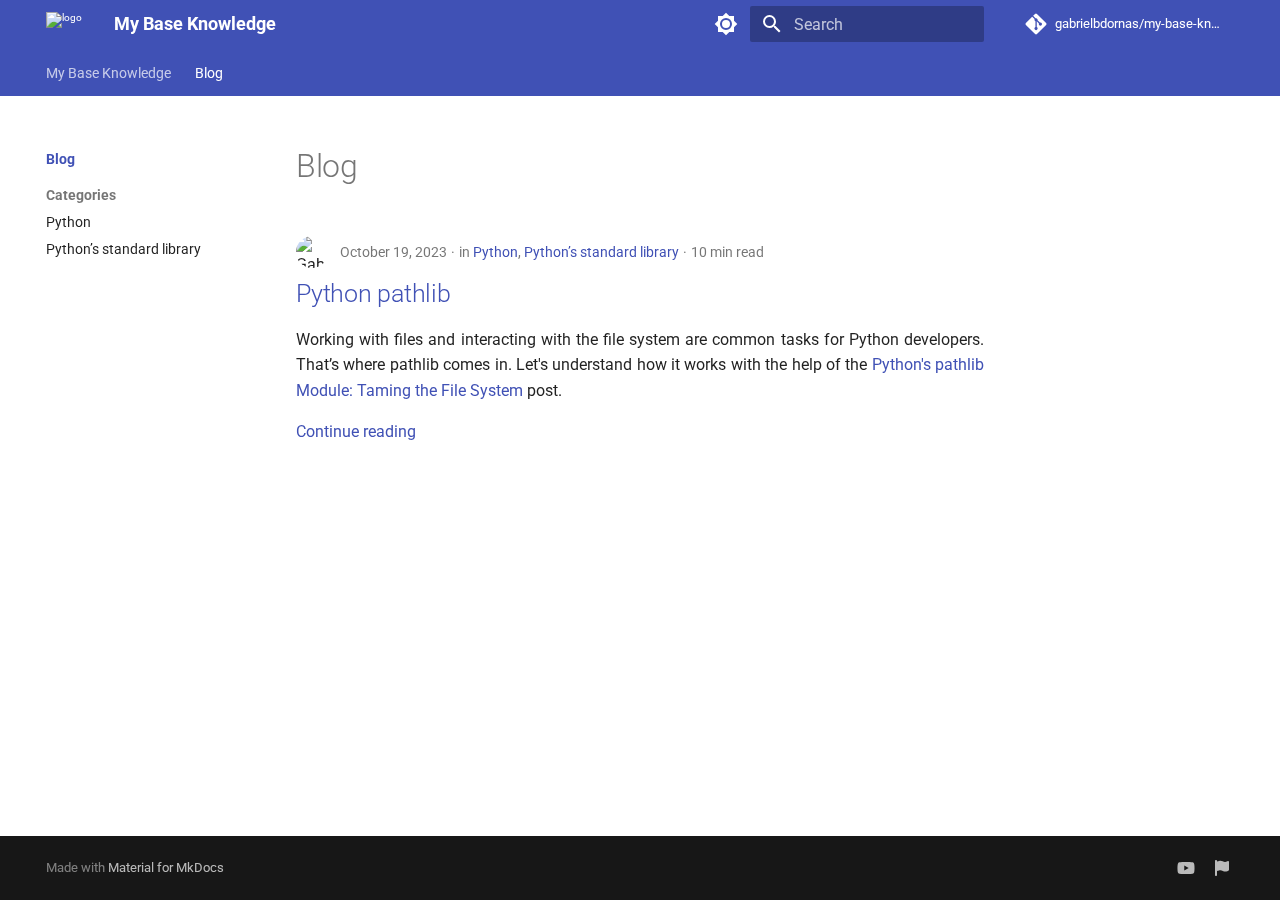
==== blog/index.html @ 674122c1 "Deployed 7676169 with MkDocs version: 1.6.0" ====
<!doctype html>
<html lang="en" class="no-js">
  <head>
    
      <meta charset="utf-8">
      <meta name="viewport" content="width=device-width,initial-scale=1">
      
      
      
      
        <link rel="prev" href="..">
      
      
        <link rel="next" href="category/python/">
      
      
      <link rel="icon" href="../assets/favicon.png">
      <meta name="generator" content="mkdocs-1.6.0, mkdocs-material-9.5.26">
    
    
      
        <title>Blog - My Base Knowledge</title>
      
    
    
      <link rel="stylesheet" href="../assets/stylesheets/main.6543a935.min.css">
      
        
        <link rel="stylesheet" href="../assets/stylesheets/palette.06af60db.min.css">
      
      


    
    
      
    
    
      
        
        
        <link rel="preconnect" href="https://fonts.gstatic.com" crossorigin>
        <link rel="stylesheet" href="https://fonts.googleapis.com/css?family=Roboto:300,300i,400,400i,700,700i%7CRoboto+Mono:400,400i,700,700i&display=fallback">
        <style>:root{--md-text-font:"Roboto";--md-code-font:"Roboto Mono"}</style>
      
    
    
      <link rel="stylesheet" href="../assets/style.css">
    
      <link rel="stylesheet" href="https://unpkg.com/mermaid@8.5.1/dist/mermaid.css">
    
    <script>__md_scope=new URL("..",location),__md_hash=e=>[...e].reduce((e,_)=>(e<<5)-e+_.charCodeAt(0),0),__md_get=(e,_=localStorage,t=__md_scope)=>JSON.parse(_.getItem(t.pathname+"."+e)),__md_set=(e,_,t=localStorage,a=__md_scope)=>{try{t.setItem(a.pathname+"."+e,JSON.stringify(_))}catch(e){}}</script>
    
      

    
    
    
  </head>
  
  
    
    
      
    
    
    
    
    <body dir="ltr" data-md-color-scheme="default" data-md-color-primary="indigo" data-md-color-accent="indigo">
  
    
    <input class="md-toggle" data-md-toggle="drawer" type="checkbox" id="__drawer" autocomplete="off">
    <input class="md-toggle" data-md-toggle="search" type="checkbox" id="__search" autocomplete="off">
    <label class="md-overlay" for="__drawer"></label>
    <div data-md-component="skip">
      
        
        <a href="#blog" class="md-skip">
          Skip to content
        </a>
      
    </div>
    <div data-md-component="announce">
      
    </div>
    
    
      

<header class="md-header" data-md-component="header">
  <nav class="md-header__inner md-grid" aria-label="Header">
    <a href=".." title="My Base Knowledge" class="md-header__button md-logo" aria-label="My Base Knowledge" data-md-component="logo">
      
  <img src="../assets/images/logo-no-background.png" alt="logo">

    </a>
    <label class="md-header__button md-icon" for="__drawer">
      
      <svg xmlns="http://www.w3.org/2000/svg" viewBox="0 0 24 24"><path d="M3 6h18v2H3V6m0 5h18v2H3v-2m0 5h18v2H3v-2Z"/></svg>
    </label>
    <div class="md-header__title" data-md-component="header-title">
      <div class="md-header__ellipsis">
        <div class="md-header__topic">
          <span class="md-ellipsis">
            My Base Knowledge
          </span>
        </div>
        <div class="md-header__topic" data-md-component="header-topic">
          <span class="md-ellipsis">
            
              Blog
            
          </span>
        </div>
      </div>
    </div>
    
      
        <form class="md-header__option" data-md-component="palette">
  
    
    
    
    <input class="md-option" data-md-color-media="" data-md-color-scheme="default" data-md-color-primary="indigo" data-md-color-accent="indigo"  aria-label="Switch to dark mode"  type="radio" name="__palette" id="__palette_0">
    
      <label class="md-header__button md-icon" title="Switch to dark mode" for="__palette_1" hidden>
        <svg xmlns="http://www.w3.org/2000/svg" viewBox="0 0 24 24"><path d="M12 8a4 4 0 0 0-4 4 4 4 0 0 0 4 4 4 4 0 0 0 4-4 4 4 0 0 0-4-4m0 10a6 6 0 0 1-6-6 6 6 0 0 1 6-6 6 6 0 0 1 6 6 6 6 0 0 1-6 6m8-9.31V4h-4.69L12 .69 8.69 4H4v4.69L.69 12 4 15.31V20h4.69L12 23.31 15.31 20H20v-4.69L23.31 12 20 8.69Z"/></svg>
      </label>
    
  
    
    
    
    <input class="md-option" data-md-color-media="" data-md-color-scheme="slate" data-md-color-primary="indigo" data-md-color-accent="indigo"  aria-label="Switch to light mode"  type="radio" name="__palette" id="__palette_1">
    
      <label class="md-header__button md-icon" title="Switch to light mode" for="__palette_0" hidden>
        <svg xmlns="http://www.w3.org/2000/svg" viewBox="0 0 24 24"><path d="M12 18c-.89 0-1.74-.2-2.5-.55C11.56 16.5 13 14.42 13 12c0-2.42-1.44-4.5-3.5-5.45C10.26 6.2 11.11 6 12 6a6 6 0 0 1 6 6 6 6 0 0 1-6 6m8-9.31V4h-4.69L12 .69 8.69 4H4v4.69L.69 12 4 15.31V20h4.69L12 23.31 15.31 20H20v-4.69L23.31 12 20 8.69Z"/></svg>
      </label>
    
  
</form>
      
    
    
      <script>var media,input,key,value,palette=__md_get("__palette");if(palette&&palette.color){"(prefers-color-scheme)"===palette.color.media&&(media=matchMedia("(prefers-color-scheme: light)"),input=document.querySelector(media.matches?"[data-md-color-media='(prefers-color-scheme: light)']":"[data-md-color-media='(prefers-color-scheme: dark)']"),palette.color.media=input.getAttribute("data-md-color-media"),palette.color.scheme=input.getAttribute("data-md-color-scheme"),palette.color.primary=input.getAttribute("data-md-color-primary"),palette.color.accent=input.getAttribute("data-md-color-accent"));for([key,value]of Object.entries(palette.color))document.body.setAttribute("data-md-color-"+key,value)}</script>
    
    
    
      <label class="md-header__button md-icon" for="__search">
        
        <svg xmlns="http://www.w3.org/2000/svg" viewBox="0 0 24 24"><path d="M9.5 3A6.5 6.5 0 0 1 16 9.5c0 1.61-.59 3.09-1.56 4.23l.27.27h.79l5 5-1.5 1.5-5-5v-.79l-.27-.27A6.516 6.516 0 0 1 9.5 16 6.5 6.5 0 0 1 3 9.5 6.5 6.5 0 0 1 9.5 3m0 2C7 5 5 7 5 9.5S7 14 9.5 14 14 12 14 9.5 12 5 9.5 5Z"/></svg>
      </label>
      <div class="md-search" data-md-component="search" role="dialog">
  <label class="md-search__overlay" for="__search"></label>
  <div class="md-search__inner" role="search">
    <form class="md-search__form" name="search">
      <input type="text" class="md-search__input" name="query" aria-label="Search" placeholder="Search" autocapitalize="off" autocorrect="off" autocomplete="off" spellcheck="false" data-md-component="search-query" required>
      <label class="md-search__icon md-icon" for="__search">
        
        <svg xmlns="http://www.w3.org/2000/svg" viewBox="0 0 24 24"><path d="M9.5 3A6.5 6.5 0 0 1 16 9.5c0 1.61-.59 3.09-1.56 4.23l.27.27h.79l5 5-1.5 1.5-5-5v-.79l-.27-.27A6.516 6.516 0 0 1 9.5 16 6.5 6.5 0 0 1 3 9.5 6.5 6.5 0 0 1 9.5 3m0 2C7 5 5 7 5 9.5S7 14 9.5 14 14 12 14 9.5 12 5 9.5 5Z"/></svg>
        
        <svg xmlns="http://www.w3.org/2000/svg" viewBox="0 0 24 24"><path d="M20 11v2H8l5.5 5.5-1.42 1.42L4.16 12l7.92-7.92L13.5 5.5 8 11h12Z"/></svg>
      </label>
      <nav class="md-search__options" aria-label="Search">
        
          <a href="javascript:void(0)" class="md-search__icon md-icon" title="Share" aria-label="Share" data-clipboard data-clipboard-text="" data-md-component="search-share" tabindex="-1">
            
            <svg xmlns="http://www.w3.org/2000/svg" viewBox="0 0 24 24"><path d="M18 16.08c-.76 0-1.44.3-1.96.77L8.91 12.7c.05-.23.09-.46.09-.7 0-.24-.04-.47-.09-.7l7.05-4.11c.54.5 1.25.81 2.04.81a3 3 0 0 0 3-3 3 3 0 0 0-3-3 3 3 0 0 0-3 3c0 .24.04.47.09.7L8.04 9.81C7.5 9.31 6.79 9 6 9a3 3 0 0 0-3 3 3 3 0 0 0 3 3c.79 0 1.5-.31 2.04-.81l7.12 4.15c-.05.21-.08.43-.08.66 0 1.61 1.31 2.91 2.92 2.91 1.61 0 2.92-1.3 2.92-2.91A2.92 2.92 0 0 0 18 16.08Z"/></svg>
          </a>
        
        <button type="reset" class="md-search__icon md-icon" title="Clear" aria-label="Clear" tabindex="-1">
          
          <svg xmlns="http://www.w3.org/2000/svg" viewBox="0 0 24 24"><path d="M19 6.41 17.59 5 12 10.59 6.41 5 5 6.41 10.59 12 5 17.59 6.41 19 12 13.41 17.59 19 19 17.59 13.41 12 19 6.41Z"/></svg>
        </button>
      </nav>
      
        <div class="md-search__suggest" data-md-component="search-suggest"></div>
      
    </form>
    <div class="md-search__output">
      <div class="md-search__scrollwrap" tabindex="0" data-md-scrollfix>
        <div class="md-search-result" data-md-component="search-result">
          <div class="md-search-result__meta">
            Initializing search
          </div>
          <ol class="md-search-result__list" role="presentation"></ol>
        </div>
      </div>
    </div>
  </div>
</div>
    
    
      <div class="md-header__source">
        <a href="https://github.com/gabrielbdornas/my-base-knowledge" title="Go to repository" class="md-source" data-md-component="source">
  <div class="md-source__icon md-icon">
    
    <svg xmlns="http://www.w3.org/2000/svg" viewBox="0 0 448 512"><!--! Font Awesome Free 6.5.2 by @fontawesome - https://fontawesome.com License - https://fontawesome.com/license/free (Icons: CC BY 4.0, Fonts: SIL OFL 1.1, Code: MIT License) Copyright 2024 Fonticons, Inc.--><path d="M439.55 236.05 244 40.45a28.87 28.87 0 0 0-40.81 0l-40.66 40.63 51.52 51.52c27.06-9.14 52.68 16.77 43.39 43.68l49.66 49.66c34.23-11.8 61.18 31 35.47 56.69-26.49 26.49-70.21-2.87-56-37.34L240.22 199v121.85c25.3 12.54 22.26 41.85 9.08 55a34.34 34.34 0 0 1-48.55 0c-17.57-17.6-11.07-46.91 11.25-56v-123c-20.8-8.51-24.6-30.74-18.64-45L142.57 101 8.45 235.14a28.86 28.86 0 0 0 0 40.81l195.61 195.6a28.86 28.86 0 0 0 40.8 0l194.69-194.69a28.86 28.86 0 0 0 0-40.81z"/></svg>
  </div>
  <div class="md-source__repository">
    gabrielbdornas/my-base-knowledge
  </div>
</a>
      </div>
    
  </nav>
  
</header>
    
    <div class="md-container" data-md-component="container">
      
      
        
          
            
<nav class="md-tabs" aria-label="Tabs" data-md-component="tabs">
  <div class="md-grid">
    <ul class="md-tabs__list">
      
        
  
  
  
    <li class="md-tabs__item">
      <a href=".." class="md-tabs__link">
        
  
    
  
  My Base Knowledge

      </a>
    </li>
  

      
        
  
  
    
  
  
    
    
      <li class="md-tabs__item md-tabs__item--active">
        <a href="./" class="md-tabs__link">
          
  
    
  
  Blog

        </a>
      </li>
    
  

      
    </ul>
  </div>
</nav>
          
        
      
      <main class="md-main" data-md-component="main">
        <div class="md-main__inner md-grid">
          
            
              
              <div class="md-sidebar md-sidebar--primary" data-md-component="sidebar" data-md-type="navigation" >
                <div class="md-sidebar__scrollwrap">
                  <div class="md-sidebar__inner">
                    


  


<nav class="md-nav md-nav--primary md-nav--lifted" aria-label="Navigation" data-md-level="0">
  <label class="md-nav__title" for="__drawer">
    <a href=".." title="My Base Knowledge" class="md-nav__button md-logo" aria-label="My Base Knowledge" data-md-component="logo">
      
  <img src="../assets/images/logo-no-background.png" alt="logo">

    </a>
    My Base Knowledge
  </label>
  
    <div class="md-nav__source">
      <a href="https://github.com/gabrielbdornas/my-base-knowledge" title="Go to repository" class="md-source" data-md-component="source">
  <div class="md-source__icon md-icon">
    
    <svg xmlns="http://www.w3.org/2000/svg" viewBox="0 0 448 512"><!--! Font Awesome Free 6.5.2 by @fontawesome - https://fontawesome.com License - https://fontawesome.com/license/free (Icons: CC BY 4.0, Fonts: SIL OFL 1.1, Code: MIT License) Copyright 2024 Fonticons, Inc.--><path d="M439.55 236.05 244 40.45a28.87 28.87 0 0 0-40.81 0l-40.66 40.63 51.52 51.52c27.06-9.14 52.68 16.77 43.39 43.68l49.66 49.66c34.23-11.8 61.18 31 35.47 56.69-26.49 26.49-70.21-2.87-56-37.34L240.22 199v121.85c25.3 12.54 22.26 41.85 9.08 55a34.34 34.34 0 0 1-48.55 0c-17.57-17.6-11.07-46.91 11.25-56v-123c-20.8-8.51-24.6-30.74-18.64-45L142.57 101 8.45 235.14a28.86 28.86 0 0 0 0 40.81l195.61 195.6a28.86 28.86 0 0 0 40.8 0l194.69-194.69a28.86 28.86 0 0 0 0-40.81z"/></svg>
  </div>
  <div class="md-source__repository">
    gabrielbdornas/my-base-knowledge
  </div>
</a>
    </div>
  
  <ul class="md-nav__list" data-md-scrollfix>
    
      
      
  
  
  
  
    <li class="md-nav__item">
      <a href=".." class="md-nav__link">
        
  
  <span class="md-ellipsis">
    My Base Knowledge
  </span>
  

      </a>
    </li>
  

    
      
      
  
  
    
  
  
  
    
    
      
        
          
        
      
        
      
    
    
      
        
        
      
      
        
      
    
    
    <li class="md-nav__item md-nav__item--active md-nav__item--section md-nav__item--nested">
      
        
        
        <input class="md-nav__toggle md-toggle " type="checkbox" id="__nav_2" checked>
        
          
          
          <div class="md-nav__link md-nav__container">
            <a href="./" class="md-nav__link md-nav__link--active">
              
  
  <span class="md-ellipsis">
    Blog
  </span>
  

            </a>
            
              
              <label class="md-nav__link md-nav__link--active" for="__nav_2" id="__nav_2_label" tabindex="">
                <span class="md-nav__icon md-icon"></span>
              </label>
            
          </div>
        
        <nav class="md-nav" data-md-level="1" aria-labelledby="__nav_2_label" aria-expanded="true">
          <label class="md-nav__title" for="__nav_2">
            <span class="md-nav__icon md-icon"></span>
            Blog
          </label>
          <ul class="md-nav__list" data-md-scrollfix>
            
              
            
              
                
  
  
  
  
    
    
      
        
      
        
      
    
    
      
      
        
          
          
        
      
    
    
    <li class="md-nav__item md-nav__item--section md-nav__item--nested">
      
        
        
        <input class="md-nav__toggle md-toggle " type="checkbox" id="__nav_2_2" >
        
          
          <label class="md-nav__link" for="__nav_2_2" id="__nav_2_2_label" tabindex="">
            
  
  <span class="md-ellipsis">
    Categories
  </span>
  

            <span class="md-nav__icon md-icon"></span>
          </label>
        
        <nav class="md-nav" data-md-level="2" aria-labelledby="__nav_2_2_label" aria-expanded="false">
          <label class="md-nav__title" for="__nav_2_2">
            <span class="md-nav__icon md-icon"></span>
            Categories
          </label>
          <ul class="md-nav__list" data-md-scrollfix>
            
              
                
  
  
  
    
  
  
    <li class="md-nav__item">
      <a href="category/python/" class="md-nav__link">
        
  
  <span class="md-ellipsis">
    Python
  </span>
  

      </a>
    </li>
  

              
            
              
                
  
  
  
    
  
  
    <li class="md-nav__item">
      <a href="category/pythons-standard-library/" class="md-nav__link">
        
  
  <span class="md-ellipsis">
    Python’s standard library
  </span>
  

      </a>
    </li>
  

              
            
          </ul>
        </nav>
      
    </li>
  

              
            
          </ul>
        </nav>
      
    </li>
  

    
  </ul>
</nav>
                  </div>
                </div>
              </div>
            
            
              
              <div class="md-sidebar md-sidebar--secondary" data-md-component="sidebar" data-md-type="toc" >
                <div class="md-sidebar__scrollwrap">
                  <div class="md-sidebar__inner">
                    

<nav class="md-nav md-nav--secondary" aria-label="Table of contents">
  
  
  
    
  
  
</nav>
                  </div>
                </div>
              </div>
            
          
          
  <div class="md-content" data-md-component="content">
    <div class="md-content__inner">
      <header class="md-typeset">
        <h1 id="blog">Blog<a class="headerlink" href="#blog" title="Permanent link">⚓︎</a></h1>
      </header>
      
        <article class="md-post md-post--excerpt">
  <header class="md-post__header">
    
      <nav class="md-post__authors md-typeset">
        
          <span class="md-author">
            <img src="https://avatars.githubusercontent.com/u/49699290" alt="Gabriel Braico Dornas">
          </span>
        
      </nav>
    
    <div class="md-post__meta md-meta">
      <ul class="md-meta__list">
        <li class="md-meta__item">
          <time datetime="2023-10-19 00:00:00">October 19, 2023</time></li>
        
          <li class="md-meta__item">
            in
            
              <a href="category/python/" class="md-meta__link">Python</a>, 
              <a href="category/pythons-standard-library/" class="md-meta__link">Python’s standard library</a></li>
        
        
          
          <li class="md-meta__item">
            
              10 min read
            
          </li>
        
      </ul>
      
    </div>
  </header>
  <div class="md-post__content md-typeset">
    <h2 id="python-pathlib"><a class="toclink" href="python-pathlib/">Python pathlib</a></h2>
<p>Working with files and interacting with the file system are common tasks for Python developers.
That’s where pathlib comes in.
Let's understand how it works with the help of the <a href="https://realpython.com/python-pathlib/">Python's pathlib Module: Taming the File System</a> post.</p>

    
      <nav class="md-post__action">
        <a href="python-pathlib/">
          Continue reading
        </a>
      </nav>
    
  </div>
</article>
      
      
        
          



<nav class="md-pagination">
  
</nav>
        
      
    </div>
  </div>

          
<script>var target=document.getElementById(location.hash.slice(1));target&&target.name&&(target.checked=target.name.startsWith("__tabbed_"))</script>
        </div>
        
          <button type="button" class="md-top md-icon" data-md-component="top" hidden>
  
  <svg xmlns="http://www.w3.org/2000/svg" viewBox="0 0 24 24"><path d="M13 20h-2V8l-5.5 5.5-1.42-1.42L12 4.16l7.92 7.92-1.42 1.42L13 8v12Z"/></svg>
  Back to top
</button>
        
      </main>
      
        <footer class="md-footer">
  
  <div class="md-footer-meta md-typeset">
    <div class="md-footer-meta__inner md-grid">
      <div class="md-copyright">
  
  
    Made with
    <a href="https://squidfunk.github.io/mkdocs-material/" target="_blank" rel="noopener">
      Material for MkDocs
    </a>
  
</div>
      
        <div class="md-social">
  
    
    
    
    
    <a href="https://www.youtube.com/channel/UCoMuk7Pk3VzUYQtuqa6fLTw" target="_blank" rel="noopener" title="My YouTube Channel." class="md-social__link">
      <svg xmlns="http://www.w3.org/2000/svg" viewBox="0 0 576 512"><!--! Font Awesome Free 6.5.2 by @fontawesome - https://fontawesome.com License - https://fontawesome.com/license/free (Icons: CC BY 4.0, Fonts: SIL OFL 1.1, Code: MIT License) Copyright 2024 Fonticons, Inc.--><path d="M549.655 124.083c-6.281-23.65-24.787-42.276-48.284-48.597C458.781 64 288 64 288 64S117.22 64 74.629 75.486c-23.497 6.322-42.003 24.947-48.284 48.597-11.412 42.867-11.412 132.305-11.412 132.305s0 89.438 11.412 132.305c6.281 23.65 24.787 41.5 48.284 47.821C117.22 448 288 448 288 448s170.78 0 213.371-11.486c23.497-6.321 42.003-24.171 48.284-47.821 11.412-42.867 11.412-132.305 11.412-132.305s0-89.438-11.412-132.305zm-317.51 213.508V175.185l142.739 81.205-142.739 81.201z"/></svg>
    </a>
  
    
    
    
    
    <a href="https://squidfunk.github.io/mkdocs-material/reference/icons-emojis/#search" target="_blank" rel="noopener" title="Material for MkDocs Icons, Emojis." class="md-social__link">
      <svg xmlns="http://www.w3.org/2000/svg" viewBox="0 0 448 512"><!--! Font Awesome Free 6.5.2 by @fontawesome - https://fontawesome.com License - https://fontawesome.com/license/free (Icons: CC BY 4.0, Fonts: SIL OFL 1.1, Code: MIT License) Copyright 2024 Fonticons, Inc.--><path d="M64 32C64 14.3 49.7 0 32 0S0 14.3 0 32v448c0 17.7 14.3 32 32 32s32-14.3 32-32V352l64.3-16.1c41.1-10.3 84.6-5.5 122.5 13.4 44.2 22.1 95.5 24.8 141.7 7.4l34.7-13c12.5-4.7 20.8-16.6 20.8-30V66.1c0-23-24.2-38-44.8-27.7l-9.6 4.8c-46.3 23.2-100.8 23.2-147.1 0-35.1-17.6-75.4-22-113.5-12.5L64 48V32z"/></svg>
    </a>
  
</div>
      
    </div>
  </div>
</footer>
      
    </div>
    <div class="md-dialog" data-md-component="dialog">
      <div class="md-dialog__inner md-typeset"></div>
    </div>
    
    
    <script id="__config" type="application/json">{"base": "..", "features": ["content.code.annotate", "content.tooltips", "navigation.indexes", "navigation.sections", "navigation.tabs", "navigation.top", "navigation.tracking", "search.highlight", "search.share", "search.suggest", "toc.follow", "content.action.edit"], "search": "../assets/javascripts/workers/search.b8dbb3d2.min.js", "translations": {"clipboard.copied": "Copied to clipboard", "clipboard.copy": "Copy to clipboard", "search.result.more.one": "1 more on this page", "search.result.more.other": "# more on this page", "search.result.none": "No matching documents", "search.result.one": "1 matching document", "search.result.other": "# matching documents", "search.result.placeholder": "Type to start searching", "search.result.term.missing": "Missing", "select.version": "Select version"}}</script>
    
    
      <script src="../assets/javascripts/bundle.ad660dcc.min.js"></script>
      
        <script src="../assets/style.js"></script>
      
        <script src="https://unpkg.com/mermaid@8.5.1/dist/mermaid.min.js"></script>
      
    
  </body>
</html>
---- assets/stylesheets/main.6543a935.min.css ----
@charset "UTF-8";html{-webkit-text-size-adjust:none;-moz-text-size-adjust:none;text-size-adjust:none;box-sizing:border-box}*,:after,:before{box-sizing:inherit}@media (prefers-reduced-motion){*,:after,:before{transition:none!important}}body{margin:0}a,button,input,label{-webkit-tap-highlight-color:transparent}a{color:inherit;text-decoration:none}hr{border:0;box-sizing:initial;display:block;height:.05rem;overflow:visible;padding:0}small{font-size:80%}sub,sup{line-height:1em}img{border-style:none}table{border-collapse:initial;border-spacing:0}td,th{font-weight:400;vertical-align:top}button{background:#0000;border:0;font-family:inherit;font-size:inherit;margin:0;padding:0}input{border:0;outline:none}:root{--md-primary-fg-color:#4051b5;--md-primary-fg-color--light:#5d6cc0;--md-primary-fg-color--dark:#303fa1;--md-primary-bg-color:#fff;--md-primary-bg-color--light:#ffffffb3;--md-accent-fg-color:#526cfe;--md-accent-fg-color--transparent:#526cfe1a;--md-accent-bg-color:#fff;--md-accent-bg-color--light:#ffffffb3}[data-md-color-scheme=default]{color-scheme:light}[data-md-color-scheme=default] img[src$="#gh-dark-mode-only"],[data-md-color-scheme=default] img[src$="#only-dark"]{display:none}:root,[data-md-color-scheme=default]{--md-hue:225deg;--md-default-fg-color:#000000de;--md-default-fg-color--light:#0000008a;--md-default-fg-color--lighter:#00000052;--md-default-fg-color--lightest:#00000012;--md-default-bg-color:#fff;--md-default-bg-color--light:#ffffffb3;--md-default-bg-color--lighter:#ffffff4d;--md-default-bg-color--lightest:#ffffff1f;--md-code-fg-color:#36464e;--md-code-bg-color:#f5f5f5;--md-code-hl-color:#4287ff;--md-code-hl-color--light:#4287ff1a;--md-code-hl-number-color:#d52a2a;--md-code-hl-special-color:#db1457;--md-code-hl-function-color:#a846b9;--md-code-hl-constant-color:#6e59d9;--md-code-hl-keyword-color:#3f6ec6;--md-code-hl-string-color:#1c7d4d;--md-code-hl-name-color:var(--md-code-fg-color);--md-code-hl-operator-color:var(--md-default-fg-color--light);--md-code-hl-punctuation-color:var(--md-default-fg-color--light);--md-code-hl-comment-color:var(--md-default-fg-color--light);--md-code-hl-generic-color:var(--md-default-fg-color--light);--md-code-hl-variable-color:var(--md-default-fg-color--light);--md-typeset-color:var(--md-default-fg-color);--md-typeset-a-color:var(--md-primary-fg-color);--md-typeset-del-color:#f5503d26;--md-typeset-ins-color:#0bd57026;--md-typeset-kbd-color:#fafafa;--md-typeset-kbd-accent-color:#fff;--md-typeset-kbd-border-color:#b8b8b8;--md-typeset-mark-color:#ffff0080;--md-typeset-table-color:#0000001f;--md-typeset-table-color--light:rgba(0,0,0,.035);--md-admonition-fg-color:var(--md-default-fg-color);--md-admonition-bg-color:var(--md-default-bg-color);--md-warning-fg-color:#000000de;--md-warning-bg-color:#ff9;--md-footer-fg-color:#fff;--md-footer-fg-color--light:#ffffffb3;--md-footer-fg-color--lighter:#ffffff73;--md-footer-bg-color:#000000de;--md-footer-bg-color--dark:#00000052;--md-shadow-z1:0 0.2rem 0.5rem #0000000d,0 0 0.05rem #0000001a;--md-shadow-z2:0 0.2rem 0.5rem #0000001a,0 0 0.05rem #00000040;--md-shadow-z3:0 0.2rem 0.5rem #0003,0 0 0.05rem #00000059}.md-icon svg{fill:currentcolor;display:block;height:1.2rem;width:1.2rem}body{-webkit-font-smoothing:antialiased;-moz-osx-font-smoothing:grayscale;--md-text-font-family:var(--md-text-font,_),-apple-system,BlinkMacSystemFont,Helvetica,Arial,sans-serif;--md-code-font-family:var(--md-code-font,_),SFMono-Regular,Consolas,Menlo,monospace}aside,body,input{font-feature-settings:"kern","liga";color:var(--md-typeset-color);font-family:var(--md-text-font-family)}code,kbd,pre{font-feature-settings:"kern";font-family:var(--md-code-font-family)}:root{--md-typeset-table-sort-icon:url('data:image/svg+xml;charset=utf-8,<svg xmlns="http://www.w3.org/2000/svg" viewBox="0 0 24 24"><path d="m18 21-4-4h3V7h-3l4-4 4 4h-3v10h3M2 19v-2h10v2M2 13v-2h7v2M2 7V5h4v2H2Z"/></svg>');--md-typeset-table-sort-icon--asc:url('data:image/svg+xml;charset=utf-8,<svg xmlns="http://www.w3.org/2000/svg" viewBox="0 0 24 24"><path d="M19 17h3l-4 4-4-4h3V3h2M2 17h10v2H2M6 5v2H2V5m0 6h7v2H2v-2Z"/></svg>');--md-typeset-table-sort-icon--desc:url('data:image/svg+xml;charset=utf-8,<svg xmlns="http://www.w3.org/2000/svg" viewBox="0 0 24 24"><path d="M19 7h3l-4-4-4 4h3v14h2M2 17h10v2H2M6 5v2H2V5m0 6h7v2H2v-2Z"/></svg>')}.md-typeset{-webkit-print-color-adjust:exact;color-adjust:exact;font-size:.8rem;line-height:1.6}@media print{.md-typeset{font-size:.68rem}}.md-typeset blockquote,.md-typeset dl,.md-typeset figure,.md-typeset ol,.md-typeset pre,.md-typeset ul{margin-bottom:1em;margin-top:1em}.md-typeset h1{color:var(--md-default-fg-color--light);font-size:2em;line-height:1.3;margin:0 0 1.25em}.md-typeset h1,.md-typeset h2{font-weight:300;letter-spacing:-.01em}.md-typeset h2{font-size:1.5625em;line-height:1.4;margin:1.6em 0 .64em}.md-typeset h3{font-size:1.25em;font-weight:400;letter-spacing:-.01em;line-height:1.5;margin:1.6em 0 .8em}.md-typeset h2+h3{margin-top:.8em}.md-typeset h4{font-weight:700;letter-spacing:-.01em;margin:1em 0}.md-typeset h5,.md-typeset h6{color:var(--md-default-fg-color--light);font-size:.8em;font-weight:700;letter-spacing:-.01em;margin:1.25em 0}.md-typeset h5{text-transform:uppercase}.md-typeset hr{border-bottom:.05rem solid var(--md-default-fg-color--lightest);display:flow-root;margin:1.5em 0}.md-typeset a{color:var(--md-typeset-a-color);word-break:break-word}.md-typeset a,.md-typeset a:before{transition:color 125ms}.md-typeset a:focus,.md-typeset a:hover{color:var(--md-accent-fg-color)}.md-typeset a:focus code,.md-typeset a:hover code{background-color:var(--md-accent-fg-color--transparent)}.md-typeset a code{color:currentcolor;transition:background-color 125ms}.md-typeset a.focus-visible{outline-color:var(--md-accent-fg-color);outline-offset:.2rem}.md-typeset code,.md-typeset kbd,.md-typeset pre{color:var(--md-code-fg-color);direction:ltr;font-variant-ligatures:none}@media print{.md-typeset code,.md-typeset kbd,.md-typeset pre{white-space:pre-wrap}}.md-typeset code{background-color:var(--md-code-bg-color);border-radius:.1rem;-webkit-box-decoration-break:clone;box-decoration-break:clone;font-size:.85em;padding:0 .2941176471em;word-break:break-word}.md-typeset code:not(.focus-visible){-webkit-tap-highlight-color:transparent;outline:none}.md-typeset pre{display:flow-root;line-height:1.4;position:relative}.md-typeset pre>code{-webkit-box-decoration-break:slice;box-decoration-break:slice;box-shadow:none;display:block;margin:0;outline-color:var(--md-accent-fg-color);overflow:auto;padding:.7720588235em 1.1764705882em;scrollbar-color:var(--md-default-fg-color--lighter) #0000;scrollbar-width:thin;touch-action:auto;word-break:normal}.md-typeset pre>code:hover{scrollbar-color:var(--md-accent-fg-color) #0000}.md-typeset pre>code::-webkit-scrollbar{height:.2rem;width:.2rem}.md-typeset pre>code::-webkit-scrollbar-thumb{background-color:var(--md-default-fg-color--lighter)}.md-typeset pre>code::-webkit-scrollbar-thumb:hover{background-color:var(--md-accent-fg-color)}.md-typeset kbd{background-color:var(--md-typeset-kbd-color);border-radius:.1rem;box-shadow:0 .1rem 0 .05rem var(--md-typeset-kbd-border-color),0 .1rem 0 var(--md-typeset-kbd-border-color),0 -.1rem .2rem var(--md-typeset-kbd-accent-color) inset;color:var(--md-default-fg-color);display:inline-block;font-size:.75em;padding:0 .6666666667em;vertical-align:text-top;word-break:break-word}.md-typeset mark{background-color:var(--md-typeset-mark-color);-webkit-box-decoration-break:clone;box-decoration-break:clone;color:inherit;word-break:break-word}.md-typeset abbr{border-bottom:.05rem dotted var(--md-default-fg-color--light);cursor:help;text-decoration:none}.md-typeset small{opacity:.75}[dir=ltr] .md-typeset sub,[dir=ltr] .md-typeset sup{margin-left:.078125em}[dir=rtl] .md-typeset sub,[dir=rtl] .md-typeset sup{margin-right:.078125em}[dir=ltr] .md-typeset blockquote{padding-left:.6rem}[dir=rtl] .md-typeset blockquote{padding-right:.6rem}[dir=ltr] .md-typeset blockquote{border-left:.2rem solid var(--md-default-fg-color--lighter)}[dir=rtl] .md-typeset blockquote{border-right:.2rem solid var(--md-default-fg-color--lighter)}.md-typeset blockquote{color:var(--md-default-fg-color--light);margin-left:0;margin-right:0}.md-typeset ul{list-style-type:disc}[dir=ltr] .md-typeset ol,[dir=ltr] .md-typeset ul{margin-left:.625em}[dir=rtl] .md-typeset ol,[dir=rtl] .md-typeset ul{margin-right:.625em}.md-typeset ol,.md-typeset ul{padding:0}.md-typeset ol:not([hidden]),.md-typeset ul:not([hidden]){display:flow-root}.md-typeset ol ol,.md-typeset ul ol{list-style-type:lower-alpha}.md-typeset ol ol ol,.md-typeset ul ol ol{list-style-type:lower-roman}[dir=ltr] .md-typeset ol li,[dir=ltr] .md-typeset ul li{margin-left:1.25em}[dir=rtl] .md-typeset ol li,[dir=rtl] .md-typeset ul li{margin-right:1.25em}.md-typeset ol li,.md-typeset ul li{margin-bottom:.5em}.md-typeset ol li blockquote,.md-typeset ol li p,.md-typeset ul li blockquote,.md-typeset ul li p{margin:.5em 0}.md-typeset ol li:last-child,.md-typeset ul li:last-child{margin-bottom:0}[dir=ltr] .md-typeset ol li ol,[dir=ltr] .md-typeset ol li ul,[dir=ltr] .md-typeset ul li ol,[dir=ltr] .md-typeset ul li ul{margin-left:.625em}[dir=rtl] .md-typeset ol li ol,[dir=rtl] .md-typeset ol li ul,[dir=rtl] .md-typeset ul li ol,[dir=rtl] .md-typeset ul li ul{margin-right:.625em}.md-typeset ol li ol,.md-typeset ol li ul,.md-typeset ul li ol,.md-typeset ul li ul{margin-bottom:.5em;margin-top:.5em}[dir=ltr] .md-typeset dd{margin-left:1.875em}[dir=rtl] .md-typeset dd{margin-right:1.875em}.md-typeset dd{margin-bottom:1.5em;margin-top:1em}.md-typeset img,.md-typeset svg,.md-typeset video{height:auto;max-width:100%}.md-typeset img[align=left]{margin:1em 1em 1em 0}.md-typeset img[align=right]{margin:1em 0 1em 1em}.md-typeset img[align]:only-child{margin-top:0}.md-typeset figure{display:flow-root;margin:1em auto;max-width:100%;text-align:center;width:-moz-fit-content;width:fit-content}.md-typeset figure img{display:block;margin:0 auto}.md-typeset figcaption{font-style:italic;margin:1em auto;max-width:24rem}.md-typeset iframe{max-width:100%}.md-typeset table:not([class]){background-color:var(--md-default-bg-color);border:.05rem solid var(--md-typeset-table-color);border-radius:.1rem;display:inline-block;font-size:.64rem;max-width:100%;overflow:auto;touch-action:auto}@media print{.md-typeset table:not([class]){display:table}}.md-typeset table:not([class])+*{margin-top:1.5em}.md-typeset table:not([class]) td>:first-child,.md-typeset table:not([class]) th>:first-child{margin-top:0}.md-typeset table:not([class]) td>:last-child,.md-typeset table:not([class]) th>:last-child{margin-bottom:0}.md-typeset table:not([class]) td:not([align]),.md-typeset table:not([class]) th:not([align]){text-align:left}[dir=rtl] .md-typeset table:not([class]) td:not([align]),[dir=rtl] .md-typeset table:not([class]) th:not([align]){text-align:right}.md-typeset table:not([class]) th{font-weight:700;min-width:5rem;padding:.9375em 1.25em;vertical-align:top}.md-typeset table:not([class]) td{border-top:.05rem solid var(--md-typeset-table-color);padding:.9375em 1.25em;vertical-align:top}.md-typeset table:not([class]) tbody tr{transition:background-color 125ms}.md-typeset table:not([class]) tbody tr:hover{background-color:var(--md-typeset-table-color--light);box-shadow:0 .05rem 0 var(--md-default-bg-color) inset}.md-typeset table:not([class]) a{word-break:normal}.md-typeset table th[role=columnheader]{cursor:pointer}[dir=ltr] .md-typeset table th[role=columnheader]:after{margin-left:.5em}[dir=rtl] .md-typeset table th[role=columnheader]:after{margin-right:.5em}.md-typeset table th[role=columnheader]:after{content:"";display:inline-block;height:1.2em;-webkit-mask-image:var(--md-typeset-table-sort-icon);mask-image:var(--md-typeset-table-sort-icon);-webkit-mask-repeat:no-repeat;mask-repeat:no-repeat;-webkit-mask-size:contain;mask-size:contain;transition:background-color 125ms;vertical-align:text-bottom;width:1.2em}.md-typeset table th[role=columnheader]:hover:after{background-color:var(--md-default-fg-color--lighter)}.md-typeset table th[role=columnheader][aria-sort=ascending]:after{background-color:var(--md-default-fg-color--light);-webkit-mask-image:var(--md-typeset-table-sort-icon--asc);mask-image:var(--md-typeset-table-sort-icon--asc)}.md-typeset table th[role=columnheader][aria-sort=descending]:after{background-color:var(--md-default-fg-color--light);-webkit-mask-image:var(--md-typeset-table-sort-icon--desc);mask-image:var(--md-typeset-table-sort-icon--desc)}.md-typeset__scrollwrap{margin:1em -.8rem;overflow-x:auto;touch-action:auto}.md-typeset__table{display:inline-block;margin-bottom:.5em;padding:0 .8rem}@media print{.md-typeset__table{display:block}}html .md-typeset__table table{display:table;margin:0;overflow:hidden;width:100%}@media screen and (max-width:44.984375em){.md-content__inner>pre{margin:1em -.8rem}.md-content__inner>pre code{border-radius:0}}.md-typeset .md-author{border-radius:100%;display:block;flex-shrink:0;height:1.6rem;overflow:hidden;position:relative;transition:color 125ms,transform 125ms;width:1.6rem}.md-typeset .md-author img{display:block}.md-typeset .md-author--more{background:var(--md-default-fg-color--lightest);color:var(--md-default-fg-color--lighter);font-size:.6rem;font-weight:700;line-height:1.6rem;text-align:center}.md-typeset .md-author--long{height:2.4rem;width:2.4rem}.md-typeset a.md-author{transform:scale(1)}.md-typeset a.md-author img{border-radius:100%;filter:grayscale(100%) opacity(75%);transition:filter 125ms}.md-typeset a.md-author:focus,.md-typeset a.md-author:hover{transform:scale(1.1);z-index:1}.md-typeset a.md-author:focus img,.md-typeset a.md-author:hover img{filter:grayscale(0)}.md-banner{background-color:var(--md-footer-bg-color);color:var(--md-footer-fg-color);overflow:auto}@media print{.md-banner{display:none}}.md-banner--warning{background-color:var(--md-warning-bg-color);color:var(--md-warning-fg-color)}.md-banner__inner{font-size:.7rem;margin:.6rem auto;padding:0 .8rem}[dir=ltr] .md-banner__button{float:right}[dir=rtl] .md-banner__button{float:left}.md-banner__button{color:inherit;cursor:pointer;transition:opacity .25s}.no-js .md-banner__button{display:none}.md-banner__button:hover{opacity:.7}html{font-size:125%;height:100%;overflow-x:hidden}@media screen and (min-width:100em){html{font-size:137.5%}}@media screen and (min-width:125em){html{font-size:150%}}body{background-color:var(--md-default-bg-color);display:flex;flex-direction:column;font-size:.5rem;min-height:100%;position:relative;width:100%}@media print{body{display:block}}@media screen and (max-width:59.984375em){body[data-md-scrolllock]{position:fixed}}.md-grid{margin-left:auto;margin-right:auto;max-width:61rem}.md-container{display:flex;flex-direction:column;flex-grow:1}@media print{.md-container{display:block}}.md-main{flex-grow:1}.md-main__inner{display:flex;height:100%;margin-top:1.5rem}.md-ellipsis{overflow:hidden;text-overflow:ellipsis}.md-toggle{display:none}.md-option{height:0;opacity:0;position:absolute;width:0}.md-option:checked+label:not([hidden]){display:block}.md-option.focus-visible+label{outline-color:var(--md-accent-fg-color);outline-style:auto}.md-skip{background-color:var(--md-default-fg-color);border-radius:.1rem;color:var(--md-default-bg-color);font-size:.64rem;margin:.5rem;opacity:0;outline-color:var(--md-accent-fg-color);padding:.3rem .5rem;position:fixed;transform:translateY(.4rem);z-index:-1}.md-skip:focus{opacity:1;transform:translateY(0);transition:transform .25s cubic-bezier(.4,0,.2,1),opacity 175ms 75ms;z-index:10}@page{margin:25mm}:root{--md-clipboard-icon:url('data:image/svg+xml;charset=utf-8,<svg xmlns="http://www.w3.org/2000/svg" viewBox="0 0 24 24"><path d="M19 21H8V7h11m0-2H8a2 2 0 0 0-2 2v14a2 2 0 0 0 2 2h11a2 2 0 0 0 2-2V7a2 2 0 0 0-2-2m-3-4H4a2 2 0 0 0-2 2v14h2V3h12V1Z"/></svg>')}.md-clipboard{border-radius:.1rem;color:var(--md-default-fg-color--lightest);cursor:pointer;height:1.5em;outline-color:var(--md-accent-fg-color);outline-offset:.1rem;position:absolute;right:.5em;top:.5em;transition:color .25s;width:1.5em;z-index:1}@media print{.md-clipboard{display:none}}.md-clipboard:not(.focus-visible){-webkit-tap-highlight-color:transparent;outline:none}:hover>.md-clipboard{color:var(--md-default-fg-color--light)}.md-clipboard:focus,.md-clipboard:hover{color:var(--md-accent-fg-color)}.md-clipboard:after{background-color:currentcolor;content:"";display:block;height:1.125em;margin:0 auto;-webkit-mask-image:var(--md-clipboard-icon);mask-image:var(--md-clipboard-icon);-webkit-mask-position:center;mask-position:center;-webkit-mask-repeat:no-repeat;mask-repeat:no-repeat;-webkit-mask-size:contain;mask-size:contain;width:1.125em}.md-clipboard--inline{cursor:pointer}.md-clipboard--inline code{transition:color .25s,background-color .25s}.md-clipboard--inline:focus code,.md-clipboard--inline:hover code{background-color:var(--md-accent-fg-color--transparent);color:var(--md-accent-fg-color)}.md-typeset .md-code__content{display:grid}@keyframes consent{0%{opacity:0;transform:translateY(100%)}to{opacity:1;transform:translateY(0)}}@keyframes overlay{0%{opacity:0}to{opacity:1}}.md-consent__overlay{animation:overlay .25s both;-webkit-backdrop-filter:blur(.1rem);backdrop-filter:blur(.1rem);background-color:#0000008a;height:100%;opacity:1;position:fixed;top:0;width:100%;z-index:5}.md-consent__inner{animation:consent .5s cubic-bezier(.1,.7,.1,1) both;background-color:var(--md-default-bg-color);border:0;border-radius:.1rem;bottom:0;box-shadow:0 0 .2rem #0000001a,0 .2rem .4rem #0003;max-height:100%;overflow:auto;padding:0;position:fixed;width:100%;z-index:5}.md-consent__form{padding:.8rem}.md-consent__settings{display:none;margin:1em 0}input:checked+.md-consent__settings{display:block}.md-consent__controls{margin-bottom:.8rem}.md-typeset .md-consent__controls .md-button{display:inline}@media screen and (max-width:44.984375em){.md-typeset .md-consent__controls .md-button{display:block;margin-top:.4rem;text-align:center;width:100%}}.md-consent label{cursor:pointer}.md-content{flex-grow:1;min-width:0}.md-content__inner{margin:0 .8rem 1.2rem;padding-top:.6rem}@media screen and (min-width:76.25em){[dir=ltr] .md-sidebar--primary:not([hidden])~.md-content>.md-content__inner{margin-left:1.2rem}[dir=ltr] .md-sidebar--secondary:not([hidden])~.md-content>.md-content__inner,[dir=rtl] .md-sidebar--primary:not([hidden])~.md-content>.md-content__inner{margin-right:1.2rem}[dir=rtl] .md-sidebar--secondary:not([hidden])~.md-content>.md-content__inner{margin-left:1.2rem}}.md-content__inner:before{content:"";display:block;height:.4rem}.md-content__inner>:last-child{margin-bottom:0}[dir=ltr] .md-content__button{float:right}[dir=rtl] .md-content__button{float:left}[dir=ltr] .md-content__button{margin-left:.4rem}[dir=rtl] .md-content__button{margin-right:.4rem}.md-content__button{margin:.4rem 0;padding:0}@media print{.md-content__button{display:none}}.md-typeset .md-content__button{color:var(--md-default-fg-color--lighter)}.md-content__button svg{display:inline;vertical-align:top}[dir=rtl] .md-content__button svg{transform:scaleX(-1)}[dir=ltr] .md-dialog{right:.8rem}[dir=rtl] .md-dialog{left:.8rem}.md-dialog{background-color:var(--md-default-fg-color);border-radius:.1rem;bottom:.8rem;box-shadow:var(--md-shadow-z3);min-width:11.1rem;opacity:0;padding:.4rem .6rem;pointer-events:none;position:fixed;transform:translateY(100%);transition:transform 0ms .4s,opacity .4s;z-index:4}@media print{.md-dialog{display:none}}.md-dialog--active{opacity:1;pointer-events:auto;transform:translateY(0);transition:transform .4s cubic-bezier(.075,.85,.175,1),opacity .4s}.md-dialog__inner{color:var(--md-default-bg-color);font-size:.7rem}.md-feedback{margin:2em 0 1em;text-align:center}.md-feedback fieldset{border:none;margin:0;padding:0}.md-feedback__title{font-weight:700;margin:1em auto}.md-feedback__inner{position:relative}.md-feedback__list{display:flex;flex-wrap:wrap;place-content:baseline center;position:relative}.md-feedback__list:hover .md-icon:not(:disabled){color:var(--md-default-fg-color--lighter)}:disabled .md-feedback__list{min-height:1.8rem}.md-feedback__icon{color:var(--md-default-fg-color--light);cursor:pointer;flex-shrink:0;margin:0 .1rem;transition:color 125ms}.md-feedback__icon:not(:disabled).md-icon:hover{color:var(--md-accent-fg-color)}.md-feedback__icon:disabled{color:var(--md-default-fg-color--lightest);pointer-events:none}.md-feedback__note{opacity:0;position:relative;transform:translateY(.4rem);transition:transform .4s cubic-bezier(.1,.7,.1,1),opacity .15s}.md-feedback__note>*{margin:0 auto;max-width:16rem}:disabled .md-feedback__note{opacity:1;transform:translateY(0)}.md-footer{background-color:var(--md-footer-bg-color);color:var(--md-footer-fg-color)}@media print{.md-footer{display:none}}.md-footer__inner{justify-content:space-between;overflow:auto;padding:.2rem}.md-footer__inner:not([hidden]){display:flex}.md-footer__link{align-items:end;display:flex;flex-grow:0.01;margin-bottom:.4rem;margin-top:1rem;max-width:100%;outline-color:var(--md-accent-fg-color);overflow:hidden;transition:opacity .25s}.md-footer__link:focus,.md-footer__link:hover{opacity:.7}[dir=rtl] .md-footer__link svg{transform:scaleX(-1)}@media screen and (max-width:44.984375em){.md-footer__link--prev{flex-shrink:0}.md-footer__link--prev .md-footer__title{display:none}}[dir=ltr] .md-footer__link--next{margin-left:auto}[dir=rtl] .md-footer__link--next{margin-right:auto}.md-footer__link--next{text-align:right}[dir=rtl] .md-footer__link--next{text-align:left}.md-footer__title{flex-grow:1;font-size:.9rem;margin-bottom:.7rem;max-width:calc(100% - 2.4rem);padding:0 1rem;white-space:nowrap}.md-footer__button{margin:.2rem;padding:.4rem}.md-footer__direction{font-size:.64rem;opacity:.7}.md-footer-meta{background-color:var(--md-footer-bg-color--dark)}.md-footer-meta__inner{display:flex;flex-wrap:wrap;justify-content:space-between;padding:.2rem}html .md-footer-meta.md-typeset a{color:var(--md-footer-fg-color--light)}html .md-footer-meta.md-typeset a:focus,html .md-footer-meta.md-typeset a:hover{color:var(--md-footer-fg-color)}.md-copyright{color:var(--md-footer-fg-color--lighter);font-size:.64rem;margin:auto .6rem;padding:.4rem 0;width:100%}@media screen and (min-width:45em){.md-copyright{width:auto}}.md-copyright__highlight{color:var(--md-footer-fg-color--light)}.md-social{display:inline-flex;gap:.2rem;margin:0 .4rem;padding:.2rem 0 .6rem}@media screen and (min-width:45em){.md-social{padding:.6rem 0}}.md-social__link{display:inline-block;height:1.6rem;text-align:center;width:1.6rem}.md-social__link:before{line-height:1.9}.md-social__link svg{fill:currentcolor;max-height:.8rem;vertical-align:-25%}.md-typeset .md-button{border:.1rem solid;border-radius:.1rem;color:var(--md-primary-fg-color);cursor:pointer;display:inline-block;font-weight:700;padding:.625em 2em;transition:color 125ms,background-color 125ms,border-color 125ms}.md-typeset .md-button--primary{background-color:var(--md-primary-fg-color);border-color:var(--md-primary-fg-color);color:var(--md-primary-bg-color)}.md-typeset .md-button:focus,.md-typeset .md-button:hover{background-color:var(--md-accent-fg-color);border-color:var(--md-accent-fg-color);color:var(--md-accent-bg-color)}[dir=ltr] .md-typeset .md-input{border-top-left-radius:.1rem}[dir=ltr] .md-typeset .md-input,[dir=rtl] .md-typeset .md-input{border-top-right-radius:.1rem}[dir=rtl] .md-typeset .md-input{border-top-left-radius:.1rem}.md-typeset .md-input{border-bottom:.1rem solid var(--md-default-fg-color--lighter);box-shadow:var(--md-shadow-z1);font-size:.8rem;height:1.8rem;padding:0 .6rem;transition:border .25s,box-shadow .25s}.md-typeset .md-input:focus,.md-typeset .md-input:hover{border-bottom-color:var(--md-accent-fg-color);box-shadow:var(--md-shadow-z2)}.md-typeset .md-input--stretch{width:100%}.md-header{background-color:var(--md-primary-fg-color);box-shadow:0 0 .2rem #0000,0 .2rem .4rem #0000;color:var(--md-primary-bg-color);display:block;left:0;position:sticky;right:0;top:0;z-index:4}@media print{.md-header{display:none}}.md-header[hidden]{transform:translateY(-100%);transition:transform .25s cubic-bezier(.8,0,.6,1),box-shadow .25s}.md-header--shadow{box-shadow:0 0 .2rem #0000001a,0 .2rem .4rem #0003;transition:transform .25s cubic-bezier(.1,.7,.1,1),box-shadow .25s}.md-header__inner{align-items:center;display:flex;padding:0 .2rem}.md-header__button{color:currentcolor;cursor:pointer;margin:.2rem;outline-color:var(--md-accent-fg-color);padding:.4rem;position:relative;transition:opacity .25s;vertical-align:middle;z-index:1}.md-header__button:hover{opacity:.7}.md-header__button:not([hidden]){display:inline-block}.md-header__button:not(.focus-visible){-webkit-tap-highlight-color:transparent;outline:none}.md-header__button.md-logo{margin:.2rem;padding:.4rem}@media screen and (max-width:76.234375em){.md-header__button.md-logo{display:none}}.md-header__button.md-logo img,.md-header__button.md-logo svg{fill:currentcolor;display:block;height:1.2rem;width:auto}@media screen and (min-width:60em){.md-header__button[for=__search]{display:none}}.no-js .md-header__button[for=__search]{display:none}[dir=rtl] .md-header__button[for=__search] svg{transform:scaleX(-1)}@media screen and (min-width:76.25em){.md-header__button[for=__drawer]{display:none}}.md-header__topic{display:flex;max-width:100%;position:absolute;transition:transform .4s cubic-bezier(.1,.7,.1,1),opacity .15s;white-space:nowrap}.md-header__topic+.md-header__topic{opacity:0;pointer-events:none;transform:translateX(1.25rem);transition:transform .4s cubic-bezier(1,.7,.1,.1),opacity .15s;z-index:-1}[dir=rtl] .md-header__topic+.md-header__topic{transform:translateX(-1.25rem)}.md-header__topic:first-child{font-weight:700}[dir=ltr] .md-header__title{margin-left:1rem;margin-right:.4rem}[dir=rtl] .md-header__title{margin-left:.4rem;margin-right:1rem}.md-header__title{flex-grow:1;font-size:.9rem;height:2.4rem;line-height:2.4rem}.md-header__title--active .md-header__topic{opacity:0;pointer-events:none;transform:translateX(-1.25rem);transition:transform .4s cubic-bezier(1,.7,.1,.1),opacity .15s;z-index:-1}[dir=rtl] .md-header__title--active .md-header__topic{transform:translateX(1.25rem)}.md-header__title--active .md-header__topic+.md-header__topic{opacity:1;pointer-events:auto;transform:translateX(0);transition:transform .4s cubic-bezier(.1,.7,.1,1),opacity .15s;z-index:0}.md-header__title>.md-header__ellipsis{height:100%;position:relative;width:100%}.md-header__option{display:flex;flex-shrink:0;max-width:100%;transition:max-width 0ms .25s,opacity .25s .25s;white-space:nowrap}[data-md-toggle=search]:checked~.md-header .md-header__option{max-width:0;opacity:0;transition:max-width 0ms,opacity 0ms}.md-header__option>input{bottom:0}.md-header__source{display:none}@media screen and (min-width:60em){[dir=ltr] .md-header__source{margin-left:1rem}[dir=rtl] .md-header__source{margin-right:1rem}.md-header__source{display:block;max-width:11.7rem;width:11.7rem}}@media screen and (min-width:76.25em){[dir=ltr] .md-header__source{margin-left:1.4rem}[dir=rtl] .md-header__source{margin-right:1.4rem}}.md-meta{color:var(--md-default-fg-color--light);font-size:.7rem;line-height:1.3}.md-meta__list{display:inline-flex;flex-wrap:wrap;list-style:none;margin:0;padding:0}.md-meta__item:not(:last-child):after{content:"·";margin-left:.2rem;margin-right:.2rem}.md-meta__link{color:var(--md-typeset-a-color)}.md-meta__link:focus,.md-meta__link:hover{color:var(--md-accent-fg-color)}.md-draft{background-color:#ff1744;border-radius:.125em;color:#fff;display:inline-block;font-weight:700;padding-left:.5714285714em;padding-right:.5714285714em}:root{--md-nav-icon--prev:url('data:image/svg+xml;charset=utf-8,<svg xmlns="http://www.w3.org/2000/svg" viewBox="0 0 24 24"><path d="M20 11v2H8l5.5 5.5-1.42 1.42L4.16 12l7.92-7.92L13.5 5.5 8 11h12Z"/></svg>');--md-nav-icon--next:url('data:image/svg+xml;charset=utf-8,<svg xmlns="http://www.w3.org/2000/svg" viewBox="0 0 24 24"><path d="M8.59 16.58 13.17 12 8.59 7.41 10 6l6 6-6 6-1.41-1.42Z"/></svg>');--md-toc-icon:url('data:image/svg+xml;charset=utf-8,<svg xmlns="http://www.w3.org/2000/svg" viewBox="0 0 24 24"><path d="M3 9h14V7H3v2m0 4h14v-2H3v2m0 4h14v-2H3v2m16 0h2v-2h-2v2m0-10v2h2V7h-2m0 6h2v-2h-2v2Z"/></svg>')}.md-nav{font-size:.7rem;line-height:1.3}.md-nav__title{color:var(--md-default-fg-color--light);display:block;font-weight:700;overflow:hidden;padding:0 .6rem;text-overflow:ellipsis}.md-nav__title .md-nav__button{display:none}.md-nav__title .md-nav__button img{height:100%;width:auto}.md-nav__title .md-nav__button.md-logo img,.md-nav__title .md-nav__button.md-logo svg{fill:currentcolor;display:block;height:2.4rem;max-width:100%;object-fit:contain;width:auto}.md-nav__list{list-style:none;margin:0;padding:0}.md-nav__link{align-items:flex-start;display:flex;gap:.4rem;margin-top:.625em;scroll-snap-align:start;transition:color 125ms}.md-nav__link--passed{color:var(--md-default-fg-color--light)}.md-nav__item .md-nav__link--active,.md-nav__item .md-nav__link--active code{color:var(--md-typeset-a-color)}.md-nav__link .md-ellipsis{position:relative}[dir=ltr] .md-nav__link .md-icon:last-child{margin-left:auto}[dir=rtl] .md-nav__link .md-icon:last-child{margin-right:auto}.md-nav__link svg{fill:currentcolor;flex-shrink:0;height:1.3em}.md-nav__link[for]:focus,.md-nav__link[for]:hover,.md-nav__link[href]:focus,.md-nav__link[href]:hover{color:var(--md-accent-fg-color);cursor:pointer}.md-nav__link.focus-visible{outline-color:var(--md-accent-fg-color);outline-offset:.2rem}.md-nav--primary .md-nav__link[for=__toc]{display:none}.md-nav--primary .md-nav__link[for=__toc] .md-icon:after{background-color:currentcolor;display:block;height:100%;-webkit-mask-image:var(--md-toc-icon);mask-image:var(--md-toc-icon);width:100%}.md-nav--primary .md-nav__link[for=__toc]~.md-nav{display:none}.md-nav__container>.md-nav__link{margin-top:0}.md-nav__container>.md-nav__link:first-child{flex-grow:1;min-width:0}.md-nav__icon{flex-shrink:0}.md-nav__source{display:none}@media screen and (max-width:76.234375em){.md-nav--primary,.md-nav--primary .md-nav{background-color:var(--md-default-bg-color);display:flex;flex-direction:column;height:100%;left:0;position:absolute;right:0;top:0;z-index:1}.md-nav--primary .md-nav__item,.md-nav--primary .md-nav__title{font-size:.8rem;line-height:1.5}.md-nav--primary .md-nav__title{background-color:var(--md-default-fg-color--lightest);color:var(--md-default-fg-color--light);cursor:pointer;height:5.6rem;line-height:2.4rem;padding:3rem .8rem .2rem;position:relative;white-space:nowrap}[dir=ltr] .md-nav--primary .md-nav__title .md-nav__icon{left:.4rem}[dir=rtl] .md-nav--primary .md-nav__title .md-nav__icon{right:.4rem}.md-nav--primary .md-nav__title .md-nav__icon{display:block;height:1.2rem;margin:.2rem;position:absolute;top:.4rem;width:1.2rem}.md-nav--primary .md-nav__title .md-nav__icon:after{background-color:currentcolor;content:"";display:block;height:100%;-webkit-mask-image:var(--md-nav-icon--prev);mask-image:var(--md-nav-icon--prev);-webkit-mask-position:center;mask-position:center;-webkit-mask-repeat:no-repeat;mask-repeat:no-repeat;-webkit-mask-size:contain;mask-size:contain;width:100%}.md-nav--primary .md-nav__title~.md-nav__list{background-color:var(--md-default-bg-color);box-shadow:0 .05rem 0 var(--md-default-fg-color--lightest) inset;overflow-y:auto;scroll-snap-type:y mandatory;touch-action:pan-y}.md-nav--primary .md-nav__title~.md-nav__list>:first-child{border-top:0}.md-nav--primary .md-nav__title[for=__drawer]{background-color:var(--md-primary-fg-color);color:var(--md-primary-bg-color);font-weight:700}.md-nav--primary .md-nav__title .md-logo{display:block;left:.2rem;margin:.2rem;padding:.4rem;position:absolute;right:.2rem;top:.2rem}.md-nav--primary .md-nav__list{flex:1}.md-nav--primary .md-nav__item{border-top:.05rem solid var(--md-default-fg-color--lightest)}.md-nav--primary .md-nav__item--active>.md-nav__link{color:var(--md-typeset-a-color)}.md-nav--primary .md-nav__item--active>.md-nav__link:focus,.md-nav--primary .md-nav__item--active>.md-nav__link:hover{color:var(--md-accent-fg-color)}.md-nav--primary .md-nav__link{margin-top:0;padding:.6rem .8rem}.md-nav--primary .md-nav__link svg{margin-top:.1em}.md-nav--primary .md-nav__link>.md-nav__link{padding:0}[dir=ltr] .md-nav--primary .md-nav__link .md-nav__icon{margin-right:-.2rem}[dir=rtl] .md-nav--primary .md-nav__link .md-nav__icon{margin-left:-.2rem}.md-nav--primary .md-nav__link .md-nav__icon{font-size:1.2rem;height:1.2rem;width:1.2rem}.md-nav--primary .md-nav__link .md-nav__icon:after{background-color:currentcolor;content:"";display:block;height:100%;-webkit-mask-image:var(--md-nav-icon--next);mask-image:var(--md-nav-icon--next);-webkit-mask-position:center;mask-position:center;-webkit-mask-repeat:no-repeat;mask-repeat:no-repeat;-webkit-mask-size:contain;mask-size:contain;width:100%}[dir=rtl] .md-nav--primary .md-nav__icon:after{transform:scale(-1)}.md-nav--primary .md-nav--secondary .md-nav{background-color:initial;position:static}[dir=ltr] .md-nav--primary .md-nav--secondary .md-nav .md-nav__link{padding-left:1.4rem}[dir=rtl] .md-nav--primary .md-nav--secondary .md-nav .md-nav__link{padding-right:1.4rem}[dir=ltr] .md-nav--primary .md-nav--secondary .md-nav .md-nav .md-nav__link{padding-left:2rem}[dir=rtl] .md-nav--primary .md-nav--secondary .md-nav .md-nav .md-nav__link{padding-right:2rem}[dir=ltr] .md-nav--primary .md-nav--secondary .md-nav .md-nav .md-nav .md-nav__link{padding-left:2.6rem}[dir=rtl] .md-nav--primary .md-nav--secondary .md-nav .md-nav .md-nav .md-nav__link{padding-right:2.6rem}[dir=ltr] .md-nav--primary .md-nav--secondary .md-nav .md-nav .md-nav .md-nav .md-nav__link{padding-left:3.2rem}[dir=rtl] .md-nav--primary .md-nav--secondary .md-nav .md-nav .md-nav .md-nav .md-nav__link{padding-right:3.2rem}.md-nav--secondary{background-color:initial}.md-nav__toggle~.md-nav{display:flex;opacity:0;transform:translateX(100%);transition:transform .25s cubic-bezier(.8,0,.6,1),opacity 125ms 50ms}[dir=rtl] .md-nav__toggle~.md-nav{transform:translateX(-100%)}.md-nav__toggle:checked~.md-nav{opacity:1;transform:translateX(0);transition:transform .25s cubic-bezier(.4,0,.2,1),opacity 125ms 125ms}.md-nav__toggle:checked~.md-nav>.md-nav__list{-webkit-backface-visibility:hidden;backface-visibility:hidden}}@media screen and (max-width:59.984375em){.md-nav--primary .md-nav__link[for=__toc]{display:flex}.md-nav--primary .md-nav__link[for=__toc] .md-icon:after{content:""}.md-nav--primary .md-nav__link[for=__toc]+.md-nav__link{display:none}.md-nav--primary .md-nav__link[for=__toc]~.md-nav{display:flex}.md-nav__source{background-color:var(--md-primary-fg-color--dark);color:var(--md-primary-bg-color);display:block;padding:0 .2rem}}@media screen and (min-width:60em) and (max-width:76.234375em){.md-nav--integrated .md-nav__link[for=__toc]{display:flex}.md-nav--integrated .md-nav__link[for=__toc] .md-icon:after{content:""}.md-nav--integrated .md-nav__link[for=__toc]+.md-nav__link{display:none}.md-nav--integrated .md-nav__link[for=__toc]~.md-nav{display:flex}}@media screen and (min-width:60em){.md-nav{margin-bottom:-.4rem}.md-nav--secondary .md-nav__title{background:var(--md-default-bg-color);box-shadow:0 0 .4rem .4rem var(--md-default-bg-color);position:sticky;top:0;z-index:1}.md-nav--secondary .md-nav__title[for=__toc]{scroll-snap-align:start}.md-nav--secondary .md-nav__title .md-nav__icon{display:none}[dir=ltr] .md-nav--secondary .md-nav__list{padding-left:.6rem}[dir=rtl] .md-nav--secondary .md-nav__list{padding-right:.6rem}.md-nav--secondary .md-nav__list{padding-bottom:.4rem}[dir=ltr] .md-nav--secondary .md-nav__item>.md-nav__link{margin-right:.4rem}[dir=rtl] .md-nav--secondary .md-nav__item>.md-nav__link{margin-left:.4rem}}@media screen and (min-width:76.25em){.md-nav{margin-bottom:-.4rem;transition:max-height .25s cubic-bezier(.86,0,.07,1)}.md-nav--primary .md-nav__title{background:var(--md-default-bg-color);box-shadow:0 0 .4rem .4rem var(--md-default-bg-color);position:sticky;top:0;z-index:1}.md-nav--primary .md-nav__title[for=__drawer]{scroll-snap-align:start}.md-nav--primary .md-nav__title .md-nav__icon{display:none}[dir=ltr] .md-nav--primary .md-nav__list{padding-left:.6rem}[dir=rtl] .md-nav--primary .md-nav__list{padding-right:.6rem}.md-nav--primary .md-nav__list{padding-bottom:.4rem}[dir=ltr] .md-nav--primary .md-nav__item>.md-nav__link{margin-right:.4rem}[dir=rtl] .md-nav--primary .md-nav__item>.md-nav__link{margin-left:.4rem}.md-nav__toggle~.md-nav{display:grid;grid-template-rows:0fr;opacity:0;transition:grid-template-rows .25s cubic-bezier(.86,0,.07,1),opacity .25s,visibility 0ms .25s;visibility:collapse}.md-nav__toggle~.md-nav>.md-nav__list{overflow:hidden}.md-nav__toggle.md-toggle--indeterminate~.md-nav,.md-nav__toggle:checked~.md-nav{grid-template-rows:1fr;opacity:1;transition:grid-template-rows .25s cubic-bezier(.86,0,.07,1),opacity .15s .1s,visibility 0ms;visibility:visible}.md-nav__toggle.md-toggle--indeterminate~.md-nav{transition:none}.md-nav__item--nested>.md-nav>.md-nav__title{display:none}.md-nav__item--section{display:block;margin:1.25em 0}.md-nav__item--section:last-child{margin-bottom:0}.md-nav__item--section>.md-nav__link{font-weight:700}.md-nav__item--section>.md-nav__link[for]{color:var(--md-default-fg-color--light)}.md-nav__item--section>.md-nav__link:not(.md-nav__container){pointer-events:none}.md-nav__item--section>.md-nav__link .md-icon,.md-nav__item--section>.md-nav__link>[for]{display:none}[dir=ltr] .md-nav__item--section>.md-nav{margin-left:-.6rem}[dir=rtl] .md-nav__item--section>.md-nav{margin-right:-.6rem}.md-nav__item--section>.md-nav{display:block;opacity:1;visibility:visible}.md-nav__item--section>.md-nav>.md-nav__list>.md-nav__item{padding:0}.md-nav__icon{border-radius:100%;height:.9rem;transition:background-color .25s;width:.9rem}.md-nav__icon:hover{background-color:var(--md-accent-fg-color--transparent)}.md-nav__icon:after{background-color:currentcolor;border-radius:100%;content:"";display:inline-block;height:100%;-webkit-mask-image:var(--md-nav-icon--next);mask-image:var(--md-nav-icon--next);-webkit-mask-position:center;mask-position:center;-webkit-mask-repeat:no-repeat;mask-repeat:no-repeat;-webkit-mask-size:contain;mask-size:contain;transition:transform .25s;vertical-align:-.1rem;width:100%}[dir=rtl] .md-nav__icon:after{transform:rotate(180deg)}.md-nav__item--nested .md-nav__toggle:checked~.md-nav__link .md-nav__icon:after,.md-nav__item--nested .md-toggle--indeterminate~.md-nav__link .md-nav__icon:after{transform:rotate(90deg)}.md-nav--lifted>.md-nav__list>.md-nav__item,.md-nav--lifted>.md-nav__title{display:none}.md-nav--lifted>.md-nav__list>.md-nav__item--active{display:block}.md-nav--lifted>.md-nav__list>.md-nav__item--active>.md-nav__link{background:var(--md-default-bg-color);box-shadow:0 0 .4rem .4rem var(--md-default-bg-color);margin-top:0;position:sticky;top:0;z-index:1}.md-nav--lifted>.md-nav__list>.md-nav__item--active>.md-nav__link:not(.md-nav__container){pointer-events:none}.md-nav--lifted>.md-nav__list>.md-nav__item--active.md-nav__item--section{margin:0}[dir=ltr] .md-nav--lifted>.md-nav__list>.md-nav__item>.md-nav:not(.md-nav--secondary){margin-left:-.6rem}[dir=rtl] .md-nav--lifted>.md-nav__list>.md-nav__item>.md-nav:not(.md-nav--secondary){margin-right:-.6rem}.md-nav--lifted>.md-nav__list>.md-nav__item>[for]{color:var(--md-default-fg-color--light)}.md-nav--lifted .md-nav[data-md-level="1"]{grid-template-rows:1fr;opacity:1;visibility:visible}[dir=ltr] .md-nav--integrated>.md-nav__list>.md-nav__item--active .md-nav--secondary{border-left:.05rem solid var(--md-primary-fg-color)}[dir=rtl] .md-nav--integrated>.md-nav__list>.md-nav__item--active .md-nav--secondary{border-right:.05rem solid var(--md-primary-fg-color)}.md-nav--integrated>.md-nav__list>.md-nav__item--active .md-nav--secondary{display:block;margin-bottom:1.25em;opacity:1;visibility:visible}.md-nav--integrated>.md-nav__list>.md-nav__item--active .md-nav--secondary>.md-nav__list{overflow:visible;padding-bottom:0}.md-nav--integrated>.md-nav__list>.md-nav__item--active .md-nav--secondary>.md-nav__title{display:none}}.md-pagination{font-size:.8rem;font-weight:700;gap:.4rem}.md-pagination,.md-pagination>*{align-items:center;display:flex;justify-content:center}.md-pagination>*{border-radius:.2rem;height:1.8rem;min-width:1.8rem;text-align:center}.md-pagination__current{background-color:var(--md-default-fg-color--lightest);color:var(--md-default-fg-color--light)}.md-pagination__link{transition:color 125ms,background-color 125ms}.md-pagination__link:focus,.md-pagination__link:hover{background-color:var(--md-accent-fg-color--transparent);color:var(--md-accent-fg-color)}.md-pagination__link:focus svg,.md-pagination__link:hover svg{color:var(--md-accent-fg-color)}.md-pagination__link.focus-visible{outline-color:var(--md-accent-fg-color);outline-offset:.2rem}.md-pagination__link svg{fill:currentcolor;color:var(--md-default-fg-color--lighter);display:block;max-height:100%;width:1.2rem}.md-post__back{border-bottom:.05rem solid var(--md-default-fg-color--lightest);margin-bottom:1.2rem;padding-bottom:1.2rem}@media screen and (max-width:76.234375em){.md-post__back{display:none}}[dir=rtl] .md-post__back svg{transform:scaleX(-1)}.md-post__authors{display:flex;flex-direction:column;gap:.6rem;margin:0 .6rem 1.2rem}.md-post .md-post__meta a{transition:color 125ms}.md-post .md-post__meta a:focus,.md-post .md-post__meta a:hover{color:var(--md-accent-fg-color)}.md-post__title{color:var(--md-default-fg-color--light);font-weight:700}.md-post--excerpt{margin-bottom:3.2rem}.md-post--excerpt .md-post__header{align-items:center;display:flex;gap:.6rem;min-height:1.6rem}.md-post--excerpt .md-post__authors{align-items:center;display:inline-flex;flex-direction:row;gap:.2rem;margin:0;min-height:2.4rem}[dir=ltr] .md-post--excerpt .md-post__meta .md-meta__list{margin-right:.4rem}[dir=rtl] .md-post--excerpt .md-post__meta .md-meta__list{margin-left:.4rem}.md-post--excerpt .md-post__content>:first-child{--md-scroll-margin:6rem;margin-top:0}.md-post>.md-nav--secondary{margin:1em 0}.md-profile{align-items:center;display:flex;font-size:.7rem;gap:.6rem;line-height:1.4;width:100%}.md-profile__description{flex-grow:1}.md-content--post{display:flex}@media screen and (max-width:76.234375em){.md-content--post{flex-flow:column-reverse}}.md-content--post>.md-content__inner{min-width:0}@media screen and (min-width:76.25em){[dir=ltr] .md-content--post>.md-content__inner{margin-left:1.2rem}[dir=rtl] .md-content--post>.md-content__inner{margin-right:1.2rem}}@media screen and (max-width:76.234375em){.md-sidebar.md-sidebar--post{padding:0;position:static;width:100%}.md-sidebar.md-sidebar--post .md-sidebar__scrollwrap{overflow:visible}.md-sidebar.md-sidebar--post .md-sidebar__inner{padding:0}.md-sidebar.md-sidebar--post .md-post__meta{margin-left:.6rem;margin-right:.6rem}.md-sidebar.md-sidebar--post .md-nav__item{border:none;display:inline}.md-sidebar.md-sidebar--post .md-nav__list{display:inline-flex;flex-wrap:wrap;gap:.6rem;padding-bottom:.6rem;padding-top:.6rem}.md-sidebar.md-sidebar--post .md-nav__link{padding:0}.md-sidebar.md-sidebar--post .md-nav{height:auto;margin-bottom:0;position:static}}:root{--md-progress-value:0;--md-progress-delay:400ms}.md-progress{background:var(--md-primary-bg-color);height:.075rem;opacity:min(clamp(0,var(--md-progress-value),1),clamp(0,100 - var(--md-progress-value),1));position:fixed;top:0;transform:scaleX(calc(var(--md-progress-value)*1%));transform-origin:left;transition:transform .5s cubic-bezier(.19,1,.22,1),opacity .25s var(--md-progress-delay);width:100%;z-index:4}:root{--md-search-result-icon:url('data:image/svg+xml;charset=utf-8,<svg xmlns="http://www.w3.org/2000/svg" viewBox="0 0 24 24"><path d="M14 2H6a2 2 0 0 0-2 2v16a2 2 0 0 0 2 2h7c-.41-.25-.8-.56-1.14-.9-.33-.33-.61-.7-.86-1.1H6V4h7v5h5v1.18c.71.16 1.39.43 2 .82V8l-6-6m6.31 16.9c1.33-2.11.69-4.9-1.4-6.22-2.11-1.33-4.91-.68-6.22 1.4-1.34 2.11-.69 4.89 1.4 6.22 1.46.93 3.32.93 4.79.02L22 23.39 23.39 22l-3.08-3.1m-3.81.1a2.5 2.5 0 0 1-2.5-2.5 2.5 2.5 0 0 1 2.5-2.5 2.5 2.5 0 0 1 2.5 2.5 2.5 2.5 0 0 1-2.5 2.5Z"/></svg>')}.md-search{position:relative}@media screen and (min-width:60em){.md-search{padding:.2rem 0}}.no-js .md-search{display:none}.md-search__overlay{opacity:0;z-index:1}@media screen and (max-width:59.984375em){[dir=ltr] .md-search__overlay{left:-2.2rem}[dir=rtl] .md-search__overlay{right:-2.2rem}.md-search__overlay{background-color:var(--md-default-bg-color);border-radius:1rem;height:2rem;overflow:hidden;pointer-events:none;position:absolute;top:-1rem;transform-origin:center;transition:transform .3s .1s,opacity .2s .2s;width:2rem}[data-md-toggle=search]:checked~.md-header .md-search__overlay{opacity:1;transition:transform .4s,opacity .1s}}@media screen and (min-width:60em){[dir=ltr] .md-search__overlay{left:0}[dir=rtl] .md-search__overlay{right:0}.md-search__overlay{background-color:#0000008a;cursor:pointer;height:0;position:fixed;top:0;transition:width 0ms .25s,height 0ms .25s,opacity .25s;width:0}[data-md-toggle=search]:checked~.md-header .md-search__overlay{height:200vh;opacity:1;transition:width 0ms,height 0ms,opacity .25s;width:100%}}@media screen and (max-width:29.984375em){[data-md-toggle=search]:checked~.md-header .md-search__overlay{transform:scale(45)}}@media screen and (min-width:30em) and (max-width:44.984375em){[data-md-toggle=search]:checked~.md-header .md-search__overlay{transform:scale(60)}}@media screen and (min-width:45em) and (max-width:59.984375em){[data-md-toggle=search]:checked~.md-header .md-search__overlay{transform:scale(75)}}.md-search__inner{-webkit-backface-visibility:hidden;backface-visibility:hidden}@media screen and (max-width:59.984375em){[dir=ltr] .md-search__inner{left:0}[dir=rtl] .md-search__inner{right:0}.md-search__inner{height:0;opacity:0;overflow:hidden;position:fixed;top:0;transform:translateX(5%);transition:width 0ms .3s,height 0ms .3s,transform .15s cubic-bezier(.4,0,.2,1) .15s,opacity .15s .15s;width:0;z-index:2}[dir=rtl] .md-search__inner{transform:translateX(-5%)}[data-md-toggle=search]:checked~.md-header .md-search__inner{height:100%;opacity:1;transform:translateX(0);transition:width 0ms 0ms,height 0ms 0ms,transform .15s cubic-bezier(.1,.7,.1,1) .15s,opacity .15s .15s;width:100%}}@media screen and (min-width:60em){[dir=ltr] .md-search__inner{float:right}[dir=rtl] .md-search__inner{float:left}.md-search__inner{padding:.1rem 0;position:relative;transition:width .25s cubic-bezier(.1,.7,.1,1);width:11.7rem}}@media screen and (min-width:60em) and (max-width:76.234375em){[data-md-toggle=search]:checked~.md-header .md-search__inner{width:23.4rem}}@media screen and (min-width:76.25em){[data-md-toggle=search]:checked~.md-header .md-search__inner{width:34.4rem}}.md-search__form{background-color:var(--md-default-bg-color);box-shadow:0 0 .6rem #0000;height:2.4rem;position:relative;transition:color .25s,background-color .25s;z-index:2}@media screen and (min-width:60em){.md-search__form{background-color:#00000042;border-radius:.1rem;height:1.8rem}.md-search__form:hover{background-color:#ffffff1f}}[data-md-toggle=search]:checked~.md-header .md-search__form{background-color:var(--md-default-bg-color);border-radius:.1rem .1rem 0 0;box-shadow:0 0 .6rem #00000012;color:var(--md-default-fg-color)}[dir=ltr] .md-search__input{padding-left:3.6rem;padding-right:2.2rem}[dir=rtl] .md-search__input{padding-left:2.2rem;padding-right:3.6rem}.md-search__input{background:#0000;font-size:.9rem;height:100%;position:relative;text-overflow:ellipsis;width:100%;z-index:2}.md-search__input::placeholder{transition:color .25s}.md-search__input::placeholder,.md-search__input~.md-search__icon{color:var(--md-default-fg-color--light)}.md-search__input::-ms-clear{display:none}@media screen and (max-width:59.984375em){.md-search__input{font-size:.9rem;height:2.4rem;width:100%}}@media screen and (min-width:60em){[dir=ltr] .md-search__input{padding-left:2.2rem}[dir=rtl] .md-search__input{padding-right:2.2rem}.md-search__input{color:inherit;font-size:.8rem}.md-search__input::placeholder{color:var(--md-primary-bg-color--light)}.md-search__input+.md-search__icon{color:var(--md-primary-bg-color)}[data-md-toggle=search]:checked~.md-header .md-search__input{text-overflow:clip}[data-md-toggle=search]:checked~.md-header .md-search__input+.md-search__icon{color:var(--md-default-fg-color--light)}[data-md-toggle=search]:checked~.md-header .md-search__input::placeholder{color:#0000}}.md-search__icon{cursor:pointer;display:inline-block;height:1.2rem;transition:color .25s,opacity .25s;width:1.2rem}.md-search__icon:hover{opacity:.7}[dir=ltr] .md-search__icon[for=__search]{left:.5rem}[dir=rtl] .md-search__icon[for=__search]{right:.5rem}.md-search__icon[for=__search]{position:absolute;top:.3rem;z-index:2}[dir=rtl] .md-search__icon[for=__search] svg{transform:scaleX(-1)}@media screen and (max-width:59.984375em){[dir=ltr] .md-search__icon[for=__search]{left:.8rem}[dir=rtl] .md-search__icon[for=__search]{right:.8rem}.md-search__icon[for=__search]{top:.6rem}.md-search__icon[for=__search] svg:first-child{display:none}}@media screen and (min-width:60em){.md-search__icon[for=__search]{pointer-events:none}.md-search__icon[for=__search] svg:last-child{display:none}}[dir=ltr] .md-search__options{right:.5rem}[dir=rtl] .md-search__options{left:.5rem}.md-search__options{pointer-events:none;position:absolute;top:.3rem;z-index:2}@media screen and (max-width:59.984375em){[dir=ltr] .md-search__options{right:.8rem}[dir=rtl] .md-search__options{left:.8rem}.md-search__options{top:.6rem}}[dir=ltr] .md-search__options>.md-icon{margin-left:.2rem}[dir=rtl] .md-search__options>.md-icon{margin-right:.2rem}.md-search__options>.md-icon{color:var(--md-default-fg-color--light);opacity:0;transform:scale(.75);transition:transform .15s cubic-bezier(.1,.7,.1,1),opacity .15s}.md-search__options>.md-icon:not(.focus-visible){-webkit-tap-highlight-color:transparent;outline:none}[data-md-toggle=search]:checked~.md-header .md-search__input:valid~.md-search__options>.md-icon{opacity:1;pointer-events:auto;transform:scale(1)}[data-md-toggle=search]:checked~.md-header .md-search__input:valid~.md-search__options>.md-icon:hover{opacity:.7}[dir=ltr] .md-search__suggest{padding-left:3.6rem;padding-right:2.2rem}[dir=rtl] .md-search__suggest{padding-left:2.2rem;padding-right:3.6rem}.md-search__suggest{align-items:center;color:var(--md-default-fg-color--lighter);display:flex;font-size:.9rem;height:100%;opacity:0;position:absolute;top:0;transition:opacity 50ms;white-space:nowrap;width:100%}@media screen and (min-width:60em){[dir=ltr] .md-search__suggest{padding-left:2.2rem}[dir=rtl] .md-search__suggest{padding-right:2.2rem}.md-search__suggest{font-size:.8rem}}[data-md-toggle=search]:checked~.md-header .md-search__suggest{opacity:1;transition:opacity .3s .1s}[dir=ltr] .md-search__output{border-bottom-left-radius:.1rem}[dir=ltr] .md-search__output,[dir=rtl] .md-search__output{border-bottom-right-radius:.1rem}[dir=rtl] .md-search__output{border-bottom-left-radius:.1rem}.md-search__output{overflow:hidden;position:absolute;width:100%;z-index:1}@media screen and (max-width:59.984375em){.md-search__output{bottom:0;top:2.4rem}}@media screen and (min-width:60em){.md-search__output{opacity:0;top:1.9rem;transition:opacity .4s}[data-md-toggle=search]:checked~.md-header .md-search__output{box-shadow:var(--md-shadow-z3);opacity:1}}.md-search__scrollwrap{-webkit-backface-visibility:hidden;backface-visibility:hidden;background-color:var(--md-default-bg-color);height:100%;overflow-y:auto;touch-action:pan-y}@media (-webkit-max-device-pixel-ratio:1),(max-resolution:1dppx){.md-search__scrollwrap{transform:translateZ(0)}}@media screen and (min-width:60em) and (max-width:76.234375em){.md-search__scrollwrap{width:23.4rem}}@media screen and (min-width:76.25em){.md-search__scrollwrap{width:34.4rem}}@media screen and (min-width:60em){.md-search__scrollwrap{max-height:0;scrollbar-color:var(--md-default-fg-color--lighter) #0000;scrollbar-width:thin}[data-md-toggle=search]:checked~.md-header .md-search__scrollwrap{max-height:75vh}.md-search__scrollwrap:hover{scrollbar-color:var(--md-accent-fg-color) #0000}.md-search__scrollwrap::-webkit-scrollbar{height:.2rem;width:.2rem}.md-search__scrollwrap::-webkit-scrollbar-thumb{background-color:var(--md-default-fg-color--lighter)}.md-search__scrollwrap::-webkit-scrollbar-thumb:hover{background-color:var(--md-accent-fg-color)}}.md-search-result{color:var(--md-default-fg-color);word-break:break-word}.md-search-result__meta{background-color:var(--md-default-fg-color--lightest);color:var(--md-default-fg-color--light);font-size:.64rem;line-height:1.8rem;padding:0 .8rem;scroll-snap-align:start}@media screen and (min-width:60em){[dir=ltr] .md-search-result__meta{padding-left:2.2rem}[dir=rtl] .md-search-result__meta{padding-right:2.2rem}}.md-search-result__list{list-style:none;margin:0;padding:0;-webkit-user-select:none;user-select:none}.md-search-result__item{box-shadow:0 -.05rem var(--md-default-fg-color--lightest)}.md-search-result__item:first-child{box-shadow:none}.md-search-result__link{display:block;outline:none;scroll-snap-align:start;transition:background-color .25s}.md-search-result__link:focus,.md-search-result__link:hover{background-color:var(--md-accent-fg-color--transparent)}.md-search-result__link:last-child p:last-child{margin-bottom:.6rem}.md-search-result__more>summary{cursor:pointer;display:block;outline:none;position:sticky;scroll-snap-align:start;top:0;z-index:1}.md-search-result__more>summary::marker{display:none}.md-search-result__more>summary::-webkit-details-marker{display:none}.md-search-result__more>summary>div{color:var(--md-typeset-a-color);font-size:.64rem;padding:.75em .8rem;transition:color .25s,background-color .25s}@media screen and (min-width:60em){[dir=ltr] .md-search-result__more>summary>div{padding-left:2.2rem}[dir=rtl] .md-search-result__more>summary>div{padding-right:2.2rem}}.md-search-result__more>summary:focus>div,.md-search-result__more>summary:hover>div{background-color:var(--md-accent-fg-color--transparent);color:var(--md-accent-fg-color)}.md-search-result__more[open]>summary{background-color:var(--md-default-bg-color)}.md-search-result__article{overflow:hidden;padding:0 .8rem;position:relative}@media screen and (min-width:60em){[dir=ltr] .md-search-result__article{padding-left:2.2rem}[dir=rtl] .md-search-result__article{padding-right:2.2rem}}[dir=ltr] .md-search-result__icon{left:0}[dir=rtl] .md-search-result__icon{right:0}.md-search-result__icon{color:var(--md-default-fg-color--light);height:1.2rem;margin:.5rem;position:absolute;width:1.2rem}@media screen and (max-width:59.984375em){.md-search-result__icon{display:none}}.md-search-result__icon:after{background-color:currentcolor;content:"";display:inline-block;height:100%;-webkit-mask-image:var(--md-search-result-icon);mask-image:var(--md-search-result-icon);-webkit-mask-position:center;mask-position:center;-webkit-mask-repeat:no-repeat;mask-repeat:no-repeat;-webkit-mask-size:contain;mask-size:contain;width:100%}[dir=rtl] .md-search-result__icon:after{transform:scaleX(-1)}.md-search-result .md-typeset{color:var(--md-default-fg-color--light);font-size:.64rem;line-height:1.6}.md-search-result .md-typeset h1{color:var(--md-default-fg-color);font-size:.8rem;font-weight:400;line-height:1.4;margin:.55rem 0}.md-search-result .md-typeset h1 mark{text-decoration:none}.md-search-result .md-typeset h2{color:var(--md-default-fg-color);font-size:.64rem;font-weight:700;line-height:1.6;margin:.5em 0}.md-search-result .md-typeset h2 mark{text-decoration:none}.md-search-result__terms{color:var(--md-default-fg-color);display:block;font-size:.64rem;font-style:italic;margin:.5em 0}.md-search-result mark{background-color:initial;color:var(--md-accent-fg-color);text-decoration:underline}.md-select{position:relative;z-index:1}.md-select__inner{background-color:var(--md-default-bg-color);border-radius:.1rem;box-shadow:var(--md-shadow-z2);color:var(--md-default-fg-color);left:50%;margin-top:.2rem;max-height:0;opacity:0;position:absolute;top:calc(100% - .2rem);transform:translate3d(-50%,.3rem,0);transition:transform .25s 375ms,opacity .25s .25s,max-height 0ms .5s}.md-select:focus-within .md-select__inner,.md-select:hover .md-select__inner{max-height:10rem;opacity:1;transform:translate3d(-50%,0,0);transition:transform .25s cubic-bezier(.1,.7,.1,1),opacity .25s,max-height 0ms}.md-select__inner:after{border-bottom:.2rem solid #0000;border-bottom-color:var(--md-default-bg-color);border-left:.2rem solid #0000;border-right:.2rem solid #0000;border-top:0;content:"";height:0;left:50%;margin-left:-.2rem;margin-top:-.2rem;position:absolute;top:0;width:0}.md-select__list{border-radius:.1rem;font-size:.8rem;list-style-type:none;margin:0;max-height:inherit;overflow:auto;padding:0}.md-select__item{line-height:1.8rem}[dir=ltr] .md-select__link{padding-left:.6rem;padding-right:1.2rem}[dir=rtl] .md-select__link{padding-left:1.2rem;padding-right:.6rem}.md-select__link{cursor:pointer;display:block;outline:none;scroll-snap-align:start;transition:background-color .25s,color .25s;width:100%}.md-select__link:focus,.md-select__link:hover{color:var(--md-accent-fg-color)}.md-select__link:focus{background-color:var(--md-default-fg-color--lightest)}.md-sidebar{align-self:flex-start;flex-shrink:0;padding:1.2rem 0;position:sticky;top:2.4rem;width:12.1rem}@media print{.md-sidebar{display:none}}@media screen and (max-width:76.234375em){[dir=ltr] .md-sidebar--primary{left:-12.1rem}[dir=rtl] .md-sidebar--primary{right:-12.1rem}.md-sidebar--primary{background-color:var(--md-default-bg-color);display:block;height:100%;position:fixed;top:0;transform:translateX(0);transition:transform .25s cubic-bezier(.4,0,.2,1),box-shadow .25s;width:12.1rem;z-index:5}[data-md-toggle=drawer]:checked~.md-container .md-sidebar--primary{box-shadow:var(--md-shadow-z3);transform:translateX(12.1rem)}[dir=rtl] [data-md-toggle=drawer]:checked~.md-container .md-sidebar--primary{transform:translateX(-12.1rem)}.md-sidebar--primary .md-sidebar__scrollwrap{bottom:0;left:0;margin:0;overflow:hidden;position:absolute;right:0;scroll-snap-type:none;top:0}}@media screen and (min-width:76.25em){.md-sidebar{height:0}.no-js .md-sidebar{height:auto}.md-header--lifted~.md-container .md-sidebar{top:4.8rem}}.md-sidebar--secondary{display:none;order:2}@media screen and (min-width:60em){.md-sidebar--secondary{height:0}.no-js .md-sidebar--secondary{height:auto}.md-sidebar--secondary:not([hidden]){display:block}.md-sidebar--secondary .md-sidebar__scrollwrap{touch-action:pan-y}}.md-sidebar__scrollwrap{scrollbar-gutter:stable;-webkit-backface-visibility:hidden;backface-visibility:hidden;margin:0 .2rem;overflow-y:auto;scrollbar-color:var(--md-default-fg-color--lighter) #0000;scrollbar-width:thin}.md-sidebar__scrollwrap::-webkit-scrollbar{height:.2rem;width:.2rem}.md-sidebar__scrollwrap:focus-within,.md-sidebar__scrollwrap:hover{scrollbar-color:var(--md-accent-fg-color) #0000}.md-sidebar__scrollwrap:focus-within::-webkit-scrollbar-thumb,.md-sidebar__scrollwrap:hover::-webkit-scrollbar-thumb{background-color:var(--md-default-fg-color--lighter)}.md-sidebar__scrollwrap:focus-within::-webkit-scrollbar-thumb:hover,.md-sidebar__scrollwrap:hover::-webkit-scrollbar-thumb:hover{background-color:var(--md-accent-fg-color)}@supports selector(::-webkit-scrollbar){.md-sidebar__scrollwrap{scrollbar-gutter:auto}[dir=ltr] .md-sidebar__inner{padding-right:calc(100% - 11.5rem)}[dir=rtl] .md-sidebar__inner{padding-left:calc(100% - 11.5rem)}}@media screen and (max-width:76.234375em){.md-overlay{background-color:#0000008a;height:0;opacity:0;position:fixed;top:0;transition:width 0ms .25s,height 0ms .25s,opacity .25s;width:0;z-index:5}[data-md-toggle=drawer]:checked~.md-overlay{height:100%;opacity:1;transition:width 0ms,height 0ms,opacity .25s;width:100%}}@keyframes facts{0%{height:0}to{height:.65rem}}@keyframes fact{0%{opacity:0;transform:translateY(100%)}50%{opacity:0}to{opacity:1;transform:translateY(0)}}:root{--md-source-forks-icon:url('data:image/svg+xml;charset=utf-8,<svg xmlns="http://www.w3.org/2000/svg" viewBox="0 0 16 16"><path d="M5 5.372v.878c0 .414.336.75.75.75h4.5a.75.75 0 0 0 .75-.75v-.878a2.25 2.25 0 1 1 1.5 0v.878a2.25 2.25 0 0 1-2.25 2.25h-1.5v2.128a2.251 2.251 0 1 1-1.5 0V8.5h-1.5A2.25 2.25 0 0 1 3.5 6.25v-.878a2.25 2.25 0 1 1 1.5 0ZM5 3.25a.75.75 0 1 0-1.5 0 .75.75 0 0 0 1.5 0Zm6.75.75a.75.75 0 1 0 0-1.5.75.75 0 0 0 0 1.5Zm-3 8.75a.75.75 0 1 0-1.5 0 .75.75 0 0 0 1.5 0Z"/></svg>');--md-source-repositories-icon:url('data:image/svg+xml;charset=utf-8,<svg xmlns="http://www.w3.org/2000/svg" viewBox="0 0 16 16"><path d="M2 2.5A2.5 2.5 0 0 1 4.5 0h8.75a.75.75 0 0 1 .75.75v12.5a.75.75 0 0 1-.75.75h-2.5a.75.75 0 0 1 0-1.5h1.75v-2h-8a1 1 0 0 0-.714 1.7.75.75 0 1 1-1.072 1.05A2.495 2.495 0 0 1 2 11.5Zm10.5-1h-8a1 1 0 0 0-1 1v6.708A2.486 2.486 0 0 1 4.5 9h8ZM5 12.25a.25.25 0 0 1 .25-.25h3.5a.25.25 0 0 1 .25.25v3.25a.25.25 0 0 1-.4.2l-1.45-1.087a.249.249 0 0 0-.3 0L5.4 15.7a.25.25 0 0 1-.4-.2Z"/></svg>');--md-source-stars-icon:url('data:image/svg+xml;charset=utf-8,<svg xmlns="http://www.w3.org/2000/svg" viewBox="0 0 16 16"><path d="M8 .25a.75.75 0 0 1 .673.418l1.882 3.815 4.21.612a.75.75 0 0 1 .416 1.279l-3.046 2.97.719 4.192a.751.751 0 0 1-1.088.791L8 12.347l-3.766 1.98a.75.75 0 0 1-1.088-.79l.72-4.194L.818 6.374a.75.75 0 0 1 .416-1.28l4.21-.611L7.327.668A.75.75 0 0 1 8 .25Zm0 2.445L6.615 5.5a.75.75 0 0 1-.564.41l-3.097.45 2.24 2.184a.75.75 0 0 1 .216.664l-.528 3.084 2.769-1.456a.75.75 0 0 1 .698 0l2.77 1.456-.53-3.084a.75.75 0 0 1 .216-.664l2.24-2.183-3.096-.45a.75.75 0 0 1-.564-.41L8 2.694Z"/></svg>');--md-source-version-icon:url('data:image/svg+xml;charset=utf-8,<svg xmlns="http://www.w3.org/2000/svg" viewBox="0 0 16 16"><path d="M1 7.775V2.75C1 1.784 1.784 1 2.75 1h5.025c.464 0 .91.184 1.238.513l6.25 6.25a1.75 1.75 0 0 1 0 2.474l-5.026 5.026a1.75 1.75 0 0 1-2.474 0l-6.25-6.25A1.752 1.752 0 0 1 1 7.775Zm1.5 0c0 .066.026.13.073.177l6.25 6.25a.25.25 0 0 0 .354 0l5.025-5.025a.25.25 0 0 0 0-.354l-6.25-6.25a.25.25 0 0 0-.177-.073H2.75a.25.25 0 0 0-.25.25ZM6 5a1 1 0 1 1 0 2 1 1 0 0 1 0-2Z"/></svg>')}.md-source{-webkit-backface-visibility:hidden;backface-visibility:hidden;display:block;font-size:.65rem;line-height:1.2;outline-color:var(--md-accent-fg-color);transition:opacity .25s;white-space:nowrap}.md-source:hover{opacity:.7}.md-source__icon{display:inline-block;height:2.4rem;vertical-align:middle;width:2rem}[dir=ltr] .md-source__icon svg{margin-left:.6rem}[dir=rtl] .md-source__icon svg{margin-right:.6rem}.md-source__icon svg{margin-top:.6rem}[dir=ltr] .md-source__icon+.md-source__repository{padding-left:2rem}[dir=rtl] .md-source__icon+.md-source__repository{padding-right:2rem}[dir=ltr] .md-source__icon+.md-source__repository{margin-left:-2rem}[dir=rtl] .md-source__icon+.md-source__repository{margin-right:-2rem}[dir=ltr] .md-source__repository{margin-left:.6rem}[dir=rtl] .md-source__repository{margin-right:.6rem}.md-source__repository{display:inline-block;max-width:calc(100% - 1.2rem);overflow:hidden;text-overflow:ellipsis;vertical-align:middle}.md-source__facts{display:flex;font-size:.55rem;gap:.4rem;list-style-type:none;margin:.1rem 0 0;opacity:.75;overflow:hidden;padding:0;width:100%}.md-source__repository--active .md-source__facts{animation:facts .25s ease-in}.md-source__fact{overflow:hidden;text-overflow:ellipsis}.md-source__repository--active .md-source__fact{animation:fact .4s ease-out}[dir=ltr] .md-source__fact:before{margin-right:.1rem}[dir=rtl] .md-source__fact:before{margin-left:.1rem}.md-source__fact:before{background-color:currentcolor;content:"";display:inline-block;height:.6rem;-webkit-mask-position:center;mask-position:center;-webkit-mask-repeat:no-repeat;mask-repeat:no-repeat;-webkit-mask-size:contain;mask-size:contain;vertical-align:text-top;width:.6rem}.md-source__fact:nth-child(1n+2){flex-shrink:0}.md-source__fact--version:before{-webkit-mask-image:var(--md-source-version-icon);mask-image:var(--md-source-version-icon)}.md-source__fact--stars:before{-webkit-mask-image:var(--md-source-stars-icon);mask-image:var(--md-source-stars-icon)}.md-source__fact--forks:before{-webkit-mask-image:var(--md-source-forks-icon);mask-image:var(--md-source-forks-icon)}.md-source__fact--repositories:before{-webkit-mask-image:var(--md-source-repositories-icon);mask-image:var(--md-source-repositories-icon)}.md-source-file{margin:1em 0}[dir=ltr] .md-source-file__fact{margin-right:.6rem}[dir=rtl] .md-source-file__fact{margin-left:.6rem}.md-source-file__fact{align-items:center;color:var(--md-default-fg-color--light);display:inline-flex;font-size:.68rem;gap:.3rem}.md-source-file__fact .md-icon{flex-shrink:0;margin-bottom:.05rem}[dir=ltr] .md-source-file__fact .md-author{float:left}[dir=rtl] .md-source-file__fact .md-author{float:right}.md-source-file__fact .md-author{margin-right:.2rem}.md-source-file__fact svg{width:.9rem}:root{--md-status:url('data:image/svg+xml;charset=utf-8,<svg xmlns="http://www.w3.org/2000/svg" viewBox="0 0 24 24"><path d="M11 9h2V7h-2m1 13c-4.41 0-8-3.59-8-8s3.59-8 8-8 8 3.59 8 8-3.59 8-8 8m0-18A10 10 0 0 0 2 12a10 10 0 0 0 10 10 10 10 0 0 0 10-10A10 10 0 0 0 12 2m-1 15h2v-6h-2v6Z"/></svg>');--md-status--new:url('data:image/svg+xml;charset=utf-8,<svg xmlns="http://www.w3.org/2000/svg" viewBox="0 0 24 24"><path d="m23 12-2.44-2.78.34-3.68-3.61-.82-1.89-3.18L12 3 8.6 1.54 6.71 4.72l-3.61.81.34 3.68L1 12l2.44 2.78-.34 3.69 3.61.82 1.89 3.18L12 21l3.4 1.46 1.89-3.18 3.61-.82-.34-3.68L23 12m-10 5h-2v-2h2v2m0-4h-2V7h2v6Z"/></svg>');--md-status--deprecated:url('data:image/svg+xml;charset=utf-8,<svg xmlns="http://www.w3.org/2000/svg" viewBox="0 0 24 24"><path d="M9 3v1H4v2h1v13a2 2 0 0 0 2 2h10a2 2 0 0 0 2-2V6h1V4h-5V3H9m0 5h2v9H9V8m4 0h2v9h-2V8Z"/></svg>');--md-status--encrypted:url('data:image/svg+xml;charset=utf-8,<svg xmlns="http://www.w3.org/2000/svg" viewBox="0 0 24 24"><path d="M12 1 3 5v6c0 5.55 3.84 10.74 9 12 5.16-1.26 9-6.45 9-12V5l-9-4m0 6c1.4 0 2.8 1.1 2.8 2.5V11c.6 0 1.2.6 1.2 1.3v3.5c0 .6-.6 1.2-1.3 1.2H9.2c-.6 0-1.2-.6-1.2-1.3v-3.5c0-.6.6-1.2 1.2-1.2V9.5C9.2 8.1 10.6 7 12 7m0 1.2c-.8 0-1.5.5-1.5 1.3V11h3V9.5c0-.8-.7-1.3-1.5-1.3Z"/></svg>')}.md-status:after{background-color:var(--md-default-fg-color--light);content:"";display:inline-block;height:1.125em;-webkit-mask-image:var(--md-status);mask-image:var(--md-status);-webkit-mask-position:center;mask-position:center;-webkit-mask-repeat:no-repeat;mask-repeat:no-repeat;-webkit-mask-size:contain;mask-size:contain;vertical-align:text-bottom;width:1.125em}.md-status:hover:after{background-color:currentcolor}.md-status--new:after{-webkit-mask-image:var(--md-status--new);mask-image:var(--md-status--new)}.md-status--deprecated:after{-webkit-mask-image:var(--md-status--deprecated);mask-image:var(--md-status--deprecated)}.md-status--encrypted:after{-webkit-mask-image:var(--md-status--encrypted);mask-image:var(--md-status--encrypted)}.md-tabs{background-color:var(--md-primary-fg-color);color:var(--md-primary-bg-color);display:block;line-height:1.3;overflow:auto;width:100%;z-index:3}@media print{.md-tabs{display:none}}@media screen and (max-width:76.234375em){.md-tabs{display:none}}.md-tabs[hidden]{pointer-events:none}[dir=ltr] .md-tabs__list{margin-left:.2rem}[dir=rtl] .md-tabs__list{margin-right:.2rem}.md-tabs__list{contain:content;display:flex;list-style:none;margin:0;overflow:auto;padding:0;scrollbar-width:none;white-space:nowrap}.md-tabs__list::-webkit-scrollbar{display:none}.md-tabs__item{height:2.4rem;padding-left:.6rem;padding-right:.6rem}.md-tabs__item--active .md-tabs__link{color:inherit;opacity:1}.md-tabs__link{-webkit-backface-visibility:hidden;backface-visibility:hidden;display:flex;font-size:.7rem;margin-top:.8rem;opacity:.7;outline-color:var(--md-accent-fg-color);outline-offset:.2rem;transition:transform .4s cubic-bezier(.1,.7,.1,1),opacity .25s}.md-tabs__link:focus,.md-tabs__link:hover{color:inherit;opacity:1}[dir=ltr] .md-tabs__link svg{margin-right:.4rem}[dir=rtl] .md-tabs__link svg{margin-left:.4rem}.md-tabs__link svg{fill:currentcolor;height:1.3em}.md-tabs__item:nth-child(2) .md-tabs__link{transition-delay:20ms}.md-tabs__item:nth-child(3) .md-tabs__link{transition-delay:40ms}.md-tabs__item:nth-child(4) .md-tabs__link{transition-delay:60ms}.md-tabs__item:nth-child(5) .md-tabs__link{transition-delay:80ms}.md-tabs__item:nth-child(6) .md-tabs__link{transition-delay:.1s}.md-tabs__item:nth-child(7) .md-tabs__link{transition-delay:.12s}.md-tabs__item:nth-child(8) .md-tabs__link{transition-delay:.14s}.md-tabs__item:nth-child(9) .md-tabs__link{transition-delay:.16s}.md-tabs__item:nth-child(10) .md-tabs__link{transition-delay:.18s}.md-tabs__item:nth-child(11) .md-tabs__link{transition-delay:.2s}.md-tabs__item:nth-child(12) .md-tabs__link{transition-delay:.22s}.md-tabs__item:nth-child(13) .md-tabs__link{transition-delay:.24s}.md-tabs__item:nth-child(14) .md-tabs__link{transition-delay:.26s}.md-tabs__item:nth-child(15) .md-tabs__link{transition-delay:.28s}.md-tabs__item:nth-child(16) .md-tabs__link{transition-delay:.3s}.md-tabs[hidden] .md-tabs__link{opacity:0;transform:translateY(50%);transition:transform 0ms .1s,opacity .1s}:root{--md-tag-icon:url('data:image/svg+xml;charset=utf-8,<svg xmlns="http://www.w3.org/2000/svg" viewBox="0 0 24 24"><path d="m5.41 21 .71-4h-4l.35-2h4l1.06-6h-4l.35-2h4l.71-4h2l-.71 4h6l.71-4h2l-.71 4h4l-.35 2h-4l-1.06 6h4l-.35 2h-4l-.71 4h-2l.71-4h-6l-.71 4h-2M9.53 9l-1.06 6h6l1.06-6h-6Z"/></svg>')}.md-typeset .md-tags:not([hidden]){display:inline-flex;flex-wrap:wrap;gap:.5em;margin-bottom:.75em;margin-top:-.125em}.md-typeset .md-tag{align-items:center;background:var(--md-default-fg-color--lightest);border-radius:2.4rem;display:inline-flex;font-size:.64rem;font-size:min(.8em,.64rem);font-weight:700;gap:.5em;letter-spacing:normal;line-height:1.6;padding:.3125em .78125em}.md-typeset .md-tag[href]{-webkit-tap-highlight-color:transparent;color:inherit;outline:none;transition:color 125ms,background-color 125ms}.md-typeset .md-tag[href]:focus,.md-typeset .md-tag[href]:hover{background-color:var(--md-accent-fg-color);color:var(--md-accent-bg-color)}[id]>.md-typeset .md-tag{vertical-align:text-top}.md-typeset .md-tag-icon:before{background-color:var(--md-default-fg-color--lighter);content:"";display:inline-block;height:1.2em;-webkit-mask-image:var(--md-tag-icon);mask-image:var(--md-tag-icon);-webkit-mask-position:center;mask-position:center;-webkit-mask-repeat:no-repeat;mask-repeat:no-repeat;-webkit-mask-size:contain;mask-size:contain;transition:background-color 125ms;vertical-align:text-bottom;width:1.2em}.md-typeset .md-tag-icon[href]:focus:before,.md-typeset .md-tag-icon[href]:hover:before{background-color:var(--md-accent-bg-color)}@keyframes pulse{0%{transform:scale(.95)}75%{transform:scale(1)}to{transform:scale(.95)}}:root{--md-annotation-bg-icon:url('data:image/svg+xml;charset=utf-8,<svg xmlns="http://www.w3.org/2000/svg" viewBox="0 0 24 24"><path d="M12 2A10 10 0 0 0 2 12a10 10 0 0 0 10 10 10 10 0 0 0 10-10A10 10 0 0 0 12 2Z"/></svg>');--md-annotation-icon:url('data:image/svg+xml;charset=utf-8,<svg xmlns="http://www.w3.org/2000/svg" viewBox="0 0 24 24"><path d="M17 13h-4v4h-2v-4H7v-2h4V7h2v4h4m-5-9A10 10 0 0 0 2 12a10 10 0 0 0 10 10 10 10 0 0 0 10-10A10 10 0 0 0 12 2Z"/></svg>')}.md-tooltip{-webkit-backface-visibility:hidden;backface-visibility:hidden;background-color:var(--md-default-bg-color);border-radius:.1rem;box-shadow:var(--md-shadow-z2);color:var(--md-default-fg-color);font-family:var(--md-text-font-family);left:clamp(var(--md-tooltip-0,0rem) + .8rem,var(--md-tooltip-x),100vw + var(--md-tooltip-0,0rem) + .8rem - var(--md-tooltip-width) - 2 * .8rem);max-width:calc(100vw - 1.6rem);opacity:0;position:absolute;top:var(--md-tooltip-y);transform:translateY(-.4rem);transition:transform 0ms .25s,opacity .25s,z-index .25s;width:var(--md-tooltip-width);z-index:0}.md-tooltip--active{opacity:1;transform:translateY(0);transition:transform .25s cubic-bezier(.1,.7,.1,1),opacity .25s,z-index 0ms;z-index:2}.md-tooltip--inline{font-weight:700;-webkit-user-select:none;user-select:none;width:auto}.md-tooltip--inline:not(.md-tooltip--active){transform:translateY(.2rem) scale(.9)}.md-tooltip--inline .md-tooltip__inner{font-size:.5rem;padding:.2rem .4rem}[hidden]+.md-tooltip--inline{display:none}.focus-visible>.md-tooltip,.md-tooltip:target{outline:var(--md-accent-fg-color) auto}.md-tooltip__inner{font-size:.64rem;padding:.8rem}.md-tooltip__inner.md-typeset>:first-child{margin-top:0}.md-tooltip__inner.md-typeset>:last-child{margin-bottom:0}.md-annotation{font-weight:400;outline:none;vertical-align:text-bottom;white-space:normal}[dir=rtl] .md-annotation{direction:rtl}code .md-annotation{font-family:var(--md-code-font-family);font-size:inherit}.md-annotation:not([hidden]){display:inline-block;line-height:1.25}.md-annotation__index{border-radius:.01px;cursor:pointer;display:inline-block;margin-left:.4ch;margin-right:.4ch;outline:none;overflow:hidden;position:relative;-webkit-user-select:none;user-select:none;vertical-align:text-top;z-index:0}.md-annotation .md-annotation__index{transition:z-index .25s}@media screen{.md-annotation__index{width:2.2ch}[data-md-visible]>.md-annotation__index{animation:pulse 2s infinite}.md-annotation__index:before{background:var(--md-default-bg-color);-webkit-mask-image:var(--md-annotation-bg-icon);mask-image:var(--md-annotation-bg-icon)}.md-annotation__index:after,.md-annotation__index:before{content:"";height:2.2ch;-webkit-mask-position:center;mask-position:center;-webkit-mask-repeat:no-repeat;mask-repeat:no-repeat;-webkit-mask-size:contain;mask-size:contain;position:absolute;top:-.1ch;width:2.2ch;z-index:-1}.md-annotation__index:after{background-color:var(--md-default-fg-color--lighter);-webkit-mask-image:var(--md-annotation-icon);mask-image:var(--md-annotation-icon);transform:scale(1.0001);transition:background-color .25s,transform .25s}.md-tooltip--active+.md-annotation__index:after{transform:rotate(45deg)}.md-tooltip--active+.md-annotation__index:after,:hover>.md-annotation__index:after{background-color:var(--md-accent-fg-color)}}.md-tooltip--active+.md-annotation__index{animation-play-state:paused;transition-duration:0ms;z-index:2}.md-annotation__index [data-md-annotation-id]{display:inline-block}@media print{.md-annotation__index [data-md-annotation-id]{background:var(--md-default-fg-color--lighter);border-radius:2ch;color:var(--md-default-bg-color);font-weight:700;padding:0 .6ch;white-space:nowrap}.md-annotation__index [data-md-annotation-id]:after{content:attr(data-md-annotation-id)}}.md-typeset .md-annotation-list{counter-reset:xxx;list-style:none}.md-typeset .md-annotation-list li{position:relative}[dir=ltr] .md-typeset .md-annotation-list li:before{left:-2.125em}[dir=rtl] .md-typeset .md-annotation-list li:before{right:-2.125em}.md-typeset .md-annotation-list li:before{background:var(--md-default-fg-color--lighter);border-radius:2ch;color:var(--md-default-bg-color);content:counter(xxx);counter-increment:xxx;font-size:.8875em;font-weight:700;height:2ch;line-height:1.25;min-width:2ch;padding:0 .6ch;position:absolute;text-align:center;top:.25em}:root{--md-tooltip-width:20rem;--md-tooltip-tail:0.3rem}.md-tooltip2{-webkit-backface-visibility:hidden;backface-visibility:hidden;color:var(--md-default-fg-color);font-family:var(--md-text-font-family);opacity:0;pointer-events:none;position:absolute;top:calc(var(--md-tooltip-host-y) + var(--md-tooltip-y));transform:translateY(-.4rem);transform-origin:calc(var(--md-tooltip-host-x) + var(--md-tooltip-x)) 0;transition:transform 0ms .25s,opacity .25s,z-index .25s;width:100%;z-index:0}.md-tooltip2:before{border-left:var(--md-tooltip-tail) solid #0000;border-right:var(--md-tooltip-tail) solid #0000;content:"";display:block;left:clamp(1.5 * .8rem,var(--md-tooltip-host-x) + var(--md-tooltip-x) - var(--md-tooltip-tail),100vw - 2 * var(--md-tooltip-tail) - 1.5 * .8rem);position:absolute;z-index:1}.md-tooltip2--top:before{border-top:var(--md-tooltip-tail) solid var(--md-default-bg-color);bottom:calc(var(--md-tooltip-tail)*-1 + .025rem);filter:drop-shadow(0 1px 0 hsla(0,0%,0%,.05))}.md-tooltip2--bottom:before{border-bottom:var(--md-tooltip-tail) solid var(--md-default-bg-color);filter:drop-shadow(0 -1px 0 hsla(0,0%,0%,.05));top:calc(var(--md-tooltip-tail)*-1 + .025rem)}.md-tooltip2--active{opacity:1;transform:translateY(0);transition:transform .4s cubic-bezier(0,1,.5,1),opacity .25s,z-index 0ms;z-index:2}.md-tooltip2__inner{scrollbar-gutter:stable;background-color:var(--md-default-bg-color);border-radius:.1rem;box-shadow:var(--md-shadow-z2);left:clamp(.8rem,var(--md-tooltip-host-x) - .8rem,100vw - var(--md-tooltip-width) - .8rem);max-height:40vh;max-width:calc(100vw - 1.6rem);position:relative;scrollbar-width:thin}.md-tooltip2__inner::-webkit-scrollbar{height:.2rem;width:.2rem}.md-tooltip2__inner::-webkit-scrollbar-thumb{background-color:var(--md-default-fg-color--lighter)}.md-tooltip2__inner::-webkit-scrollbar-thumb:hover{background-color:var(--md-accent-fg-color)}[role=tooltip]>.md-tooltip2__inner{font-size:.5rem;font-weight:700;left:clamp(.8rem,var(--md-tooltip-host-x) + var(--md-tooltip-x) - var(--md-tooltip-width)/2,100vw - var(--md-tooltip-width) - .8rem);max-width:min(100vw - 2 * .8rem,400px);padding:.2rem .4rem;-webkit-user-select:none;user-select:none;width:-moz-fit-content;width:fit-content}.md-tooltip2__inner.md-typeset>:first-child{margin-top:0}.md-tooltip2__inner.md-typeset>:last-child{margin-bottom:0}[dir=ltr] .md-top{margin-left:50%}[dir=rtl] .md-top{margin-right:50%}.md-top{background-color:var(--md-default-bg-color);border-radius:1.6rem;box-shadow:var(--md-shadow-z2);color:var(--md-default-fg-color--light);cursor:pointer;display:block;font-size:.7rem;outline:none;padding:.4rem .8rem;position:fixed;top:3.2rem;transform:translate(-50%);transition:color 125ms,background-color 125ms,transform 125ms cubic-bezier(.4,0,.2,1),opacity 125ms;z-index:2}@media print{.md-top{display:none}}[dir=rtl] .md-top{transform:translate(50%)}.md-top[hidden]{opacity:0;pointer-events:none;transform:translate(-50%,.2rem);transition-duration:0ms}[dir=rtl] .md-top[hidden]{transform:translate(50%,.2rem)}.md-top:focus,.md-top:hover{background-color:var(--md-accent-fg-color);color:var(--md-accent-bg-color)}.md-top svg{display:inline-block;vertical-align:-.5em}@keyframes hoverfix{0%{pointer-events:none}}:root{--md-version-icon:url('data:image/svg+xml;charset=utf-8,<svg xmlns="http://www.w3.org/2000/svg" viewBox="0 0 320 512"><!--! Font Awesome Free 6.5.2 by @fontawesome - https://fontawesome.com License - https://fontawesome.com/license/free (Icons: CC BY 4.0, Fonts: SIL OFL 1.1, Code: MIT License) Copyright 2024 Fonticons, Inc.--><path d="M137.4 374.6c12.5 12.5 32.8 12.5 45.3 0l128-128c9.2-9.2 11.9-22.9 6.9-34.9S301 191.9 288 191.9L32 192c-12.9 0-24.6 7.8-29.6 19.8s-2.2 25.7 6.9 34.9l128 128z"/></svg>')}.md-version{flex-shrink:0;font-size:.8rem;height:2.4rem}[dir=ltr] .md-version__current{margin-left:1.4rem;margin-right:.4rem}[dir=rtl] .md-version__current{margin-left:.4rem;margin-right:1.4rem}.md-version__current{color:inherit;cursor:pointer;outline:none;position:relative;top:.05rem}[dir=ltr] .md-version__current:after{margin-left:.4rem}[dir=rtl] .md-version__current:after{margin-right:.4rem}.md-version__current:after{background-color:currentcolor;content:"";display:inline-block;height:.6rem;-webkit-mask-image:var(--md-version-icon);mask-image:var(--md-version-icon);-webkit-mask-position:center;mask-position:center;-webkit-mask-repeat:no-repeat;mask-repeat:no-repeat;-webkit-mask-size:contain;mask-size:contain;width:.4rem}.md-version__alias{margin-left:.3rem;opacity:.7}.md-version__list{background-color:var(--md-default-bg-color);border-radius:.1rem;box-shadow:var(--md-shadow-z2);color:var(--md-default-fg-color);list-style-type:none;margin:.2rem .8rem;max-height:0;opacity:0;overflow:auto;padding:0;position:absolute;scroll-snap-type:y mandatory;top:.15rem;transition:max-height 0ms .5s,opacity .25s .25s;z-index:3}.md-version:focus-within .md-version__list,.md-version:hover .md-version__list{max-height:10rem;opacity:1;transition:max-height 0ms,opacity .25s}@media (hover:none),(pointer:coarse){.md-version:hover .md-version__list{animation:hoverfix .25s forwards}.md-version:focus-within .md-version__list{animation:none}}.md-version__item{line-height:1.8rem}[dir=ltr] .md-version__link{padding-left:.6rem;padding-right:1.2rem}[dir=rtl] .md-version__link{padding-left:1.2rem;padding-right:.6rem}.md-version__link{cursor:pointer;display:block;outline:none;scroll-snap-align:start;transition:color .25s,background-color .25s;white-space:nowrap;width:100%}.md-version__link:focus,.md-version__link:hover{color:var(--md-accent-fg-color)}.md-version__link:focus{background-color:var(--md-default-fg-color--lightest)}:root{--md-admonition-icon--note:url('data:image/svg+xml;charset=utf-8,<svg xmlns="http://www.w3.org/2000/svg" viewBox="0 0 24 24"><path d="M12 2C6.47 2 2 6.47 2 12s4.47 10 10 10 10-4.47 10-10S17.53 2 12 2m3.1 5.07c.14 0 .28.05.4.16l1.27 1.27c.23.22.23.57 0 .78l-1 1-2.05-2.05 1-1c.1-.11.24-.16.38-.16m-1.97 1.74 2.06 2.06-6.06 6.06H7.07v-2.06l6.06-6.06Z"/></svg>');--md-admonition-icon--abstract:url('data:image/svg+xml;charset=utf-8,<svg xmlns="http://www.w3.org/2000/svg" viewBox="0 0 24 24"><path d="M17 9H7V7h10m0 6H7v-2h10m-3 6H7v-2h7M12 3a1 1 0 0 1 1 1 1 1 0 0 1-1 1 1 1 0 0 1-1-1 1 1 0 0 1 1-1m7 0h-4.18C14.4 1.84 13.3 1 12 1c-1.3 0-2.4.84-2.82 2H5a2 2 0 0 0-2 2v14a2 2 0 0 0 2 2h14a2 2 0 0 0 2-2V5a2 2 0 0 0-2-2Z"/></svg>');--md-admonition-icon--info:url('data:image/svg+xml;charset=utf-8,<svg xmlns="http://www.w3.org/2000/svg" viewBox="0 0 24 24"><path d="M13 9h-2V7h2m0 10h-2v-6h2m-1-9A10 10 0 0 0 2 12a10 10 0 0 0 10 10 10 10 0 0 0 10-10A10 10 0 0 0 12 2Z"/></svg>');--md-admonition-icon--tip:url('data:image/svg+xml;charset=utf-8,<svg xmlns="http://www.w3.org/2000/svg" viewBox="0 0 24 24"><path d="M17.66 11.2c-.23-.3-.51-.56-.77-.82-.67-.6-1.43-1.03-2.07-1.66C13.33 7.26 13 4.85 13.95 3c-.95.23-1.78.75-2.49 1.32-2.59 2.08-3.61 5.75-2.39 8.9.04.1.08.2.08.33 0 .22-.15.42-.35.5-.23.1-.47.04-.66-.12a.58.58 0 0 1-.14-.17c-1.13-1.43-1.31-3.48-.55-5.12C5.78 10 4.87 12.3 5 14.47c.06.5.12 1 .29 1.5.14.6.41 1.2.71 1.73 1.08 1.73 2.95 2.97 4.96 3.22 2.14.27 4.43-.12 6.07-1.6 1.83-1.66 2.47-4.32 1.53-6.6l-.13-.26c-.21-.46-.77-1.26-.77-1.26m-3.16 6.3c-.28.24-.74.5-1.1.6-1.12.4-2.24-.16-2.9-.82 1.19-.28 1.9-1.16 2.11-2.05.17-.8-.15-1.46-.28-2.23-.12-.74-.1-1.37.17-2.06.19.38.39.76.63 1.06.77 1 1.98 1.44 2.24 2.8.04.14.06.28.06.43.03.82-.33 1.72-.93 2.27Z"/></svg>');--md-admonition-icon--success:url('data:image/svg+xml;charset=utf-8,<svg xmlns="http://www.w3.org/2000/svg" viewBox="0 0 24 24"><path d="M21 7 9 19l-5.5-5.5 1.41-1.41L9 16.17 19.59 5.59 21 7Z"/></svg>');--md-admonition-icon--question:url('data:image/svg+xml;charset=utf-8,<svg xmlns="http://www.w3.org/2000/svg" viewBox="0 0 24 24"><path d="m15.07 11.25-.9.92C13.45 12.89 13 13.5 13 15h-2v-.5c0-1.11.45-2.11 1.17-2.83l1.24-1.26c.37-.36.59-.86.59-1.41a2 2 0 0 0-2-2 2 2 0 0 0-2 2H8a4 4 0 0 1 4-4 4 4 0 0 1 4 4 3.2 3.2 0 0 1-.93 2.25M13 19h-2v-2h2M12 2A10 10 0 0 0 2 12a10 10 0 0 0 10 10 10 10 0 0 0 10-10c0-5.53-4.5-10-10-10Z"/></svg>');--md-admonition-icon--warning:url('data:image/svg+xml;charset=utf-8,<svg xmlns="http://www.w3.org/2000/svg" viewBox="0 0 24 24"><path d="M13 14h-2V9h2m0 9h-2v-2h2M1 21h22L12 2 1 21Z"/></svg>');--md-admonition-icon--failure:url('data:image/svg+xml;charset=utf-8,<svg xmlns="http://www.w3.org/2000/svg" viewBox="0 0 24 24"><path d="M19 6.41 17.59 5 12 10.59 6.41 5 5 6.41 10.59 12 5 17.59 6.41 19 12 13.41 17.59 19 19 17.59 13.41 12 19 6.41Z"/></svg>');--md-admonition-icon--danger:url('data:image/svg+xml;charset=utf-8,<svg xmlns="http://www.w3.org/2000/svg" viewBox="0 0 24 24"><path d="m11.5 20 4.86-9.73H13V4l-5 9.73h3.5V20M12 2c2.75 0 5.1 1 7.05 2.95C21 6.9 22 9.25 22 12s-1 5.1-2.95 7.05C17.1 21 14.75 22 12 22s-5.1-1-7.05-2.95C3 17.1 2 14.75 2 12s1-5.1 2.95-7.05C6.9 3 9.25 2 12 2Z"/></svg>');--md-admonition-icon--bug:url('data:image/svg+xml;charset=utf-8,<svg xmlns="http://www.w3.org/2000/svg" viewBox="0 0 24 24"><path d="M11 13h2v1h-2v-1m10-8v6c0 5.5-3.8 10.7-9 12-5.2-1.3-9-6.5-9-12V5l9-4 9 4m-4 5h-2.2c-.2-.6-.6-1.1-1.1-1.5l1.2-1.2-.7-.7L12.8 8H12c-.2 0-.5 0-.7.1L9.9 6.6l-.8.8 1.2 1.2c-.5.3-.9.8-1.1 1.4H7v1h2v1H7v1h2v1H7v1h2.2c.4 1.2 1.5 2 2.8 2s2.4-.8 2.8-2H17v-1h-2v-1h2v-1h-2v-1h2v-1m-6 2h2v-1h-2v1Z"/></svg>');--md-admonition-icon--example:url('data:image/svg+xml;charset=utf-8,<svg xmlns="http://www.w3.org/2000/svg" viewBox="0 0 24 24"><path d="M7 2v2h1v14a4 4 0 0 0 4 4 4 4 0 0 0 4-4V4h1V2H7m4 14c-.6 0-1-.4-1-1s.4-1 1-1 1 .4 1 1-.4 1-1 1m2-4c-.6 0-1-.4-1-1s.4-1 1-1 1 .4 1 1-.4 1-1 1m1-5h-4V4h4v3Z"/></svg>');--md-admonition-icon--quote:url('data:image/svg+xml;charset=utf-8,<svg xmlns="http://www.w3.org/2000/svg" viewBox="0 0 24 24"><path d="M14 17h3l2-4V7h-6v6h3M6 17h3l2-4V7H5v6h3l-2 4Z"/></svg>')}.md-typeset .admonition,.md-typeset details{background-color:var(--md-admonition-bg-color);border:.075rem solid #448aff;border-radius:.2rem;box-shadow:var(--md-shadow-z1);color:var(--md-admonition-fg-color);display:flow-root;font-size:.64rem;margin:1.5625em 0;padding:0 .6rem;page-break-inside:avoid;transition:box-shadow 125ms}@media print{.md-typeset .admonition,.md-typeset details{box-shadow:none}}.md-typeset .admonition:focus-within,.md-typeset details:focus-within{box-shadow:0 0 0 .2rem #448aff1a}.md-typeset .admonition>*,.md-typeset details>*{box-sizing:border-box}.md-typeset .admonition .admonition,.md-typeset .admonition details,.md-typeset details .admonition,.md-typeset details details{margin-bottom:1em;margin-top:1em}.md-typeset .admonition .md-typeset__scrollwrap,.md-typeset details .md-typeset__scrollwrap{margin:1em -.6rem}.md-typeset .admonition .md-typeset__table,.md-typeset details .md-typeset__table{padding:0 .6rem}.md-typeset .admonition>.tabbed-set:only-child,.md-typeset details>.tabbed-set:only-child{margin-top:0}html .md-typeset .admonition>:last-child,html .md-typeset details>:last-child{margin-bottom:.6rem}[dir=ltr] .md-typeset .admonition-title,[dir=ltr] .md-typeset summary{padding-left:2rem;padding-right:.6rem}[dir=rtl] .md-typeset .admonition-title,[dir=rtl] .md-typeset summary{padding-left:.6rem;padding-right:2rem}[dir=ltr] .md-typeset .admonition-title,[dir=ltr] .md-typeset summary{border-left-width:.2rem}[dir=rtl] .md-typeset .admonition-title,[dir=rtl] .md-typeset summary{border-right-width:.2rem}[dir=ltr] .md-typeset .admonition-title,[dir=ltr] .md-typeset summary{border-top-left-radius:.1rem}[dir=ltr] .md-typeset .admonition-title,[dir=ltr] .md-typeset summary,[dir=rtl] .md-typeset .admonition-title,[dir=rtl] .md-typeset summary{border-top-right-radius:.1rem}[dir=rtl] .md-typeset .admonition-title,[dir=rtl] .md-typeset summary{border-top-left-radius:.1rem}.md-typeset .admonition-title,.md-typeset summary{background-color:#448aff1a;border:none;font-weight:700;margin:0 -.6rem;padding-bottom:.4rem;padding-top:.4rem;position:relative}html .md-typeset .admonition-title:last-child,html .md-typeset summary:last-child{margin-bottom:0}[dir=ltr] .md-typeset .admonition-title:before,[dir=ltr] .md-typeset summary:before{left:.6rem}[dir=rtl] .md-typeset .admonition-title:before,[dir=rtl] .md-typeset summary:before{right:.6rem}.md-typeset .admonition-title:before,.md-typeset summary:before{background-color:#448aff;content:"";height:1rem;-webkit-mask-image:var(--md-admonition-icon--note);mask-image:var(--md-admonition-icon--note);-webkit-mask-position:center;mask-position:center;-webkit-mask-repeat:no-repeat;mask-repeat:no-repeat;-webkit-mask-size:contain;mask-size:contain;position:absolute;top:.625em;width:1rem}.md-typeset .admonition-title code,.md-typeset summary code{box-shadow:0 0 0 .05rem var(--md-default-fg-color--lightest)}.md-typeset .admonition.note,.md-typeset details.note{border-color:#448aff}.md-typeset .admonition.note:focus-within,.md-typeset details.note:focus-within{box-shadow:0 0 0 .2rem #448aff1a}.md-typeset .note>.admonition-title,.md-typeset .note>summary{background-color:#448aff1a}.md-typeset .note>.admonition-title:before,.md-typeset .note>summary:before{background-color:#448aff;-webkit-mask-image:var(--md-admonition-icon--note);mask-image:var(--md-admonition-icon--note)}.md-typeset .note>.admonition-title:after,.md-typeset .note>summary:after{color:#448aff}.md-typeset .admonition.abstract,.md-typeset details.abstract{border-color:#00b0ff}.md-typeset .admonition.abstract:focus-within,.md-typeset details.abstract:focus-within{box-shadow:0 0 0 .2rem #00b0ff1a}.md-typeset .abstract>.admonition-title,.md-typeset .abstract>summary{background-color:#00b0ff1a}.md-typeset .abstract>.admonition-title:before,.md-typeset .abstract>summary:before{background-color:#00b0ff;-webkit-mask-image:var(--md-admonition-icon--abstract);mask-image:var(--md-admonition-icon--abstract)}.md-typeset .abstract>.admonition-title:after,.md-typeset .abstract>summary:after{color:#00b0ff}.md-typeset .admonition.info,.md-typeset details.info{border-color:#00b8d4}.md-typeset .admonition.info:focus-within,.md-typeset details.info:focus-within{box-shadow:0 0 0 .2rem #00b8d41a}.md-typeset .info>.admonition-title,.md-typeset .info>summary{background-color:#00b8d41a}.md-typeset .info>.admonition-title:before,.md-typeset .info>summary:before{background-color:#00b8d4;-webkit-mask-image:var(--md-admonition-icon--info);mask-image:var(--md-admonition-icon--info)}.md-typeset .info>.admonition-title:after,.md-typeset .info>summary:after{color:#00b8d4}.md-typeset .admonition.tip,.md-typeset details.tip{border-color:#00bfa5}.md-typeset .admonition.tip:focus-within,.md-typeset details.tip:focus-within{box-shadow:0 0 0 .2rem #00bfa51a}.md-typeset .tip>.admonition-title,.md-typeset .tip>summary{background-color:#00bfa51a}.md-typeset .tip>.admonition-title:before,.md-typeset .tip>summary:before{background-color:#00bfa5;-webkit-mask-image:var(--md-admonition-icon--tip);mask-image:var(--md-admonition-icon--tip)}.md-typeset .tip>.admonition-title:after,.md-typeset .tip>summary:after{color:#00bfa5}.md-typeset .admonition.success,.md-typeset details.success{border-color:#00c853}.md-typeset .admonition.success:focus-within,.md-typeset details.success:focus-within{box-shadow:0 0 0 .2rem #00c8531a}.md-typeset .success>.admonition-title,.md-typeset .success>summary{background-color:#00c8531a}.md-typeset .success>.admonition-title:before,.md-typeset .success>summary:before{background-color:#00c853;-webkit-mask-image:var(--md-admonition-icon--success);mask-image:var(--md-admonition-icon--success)}.md-typeset .success>.admonition-title:after,.md-typeset .success>summary:after{color:#00c853}.md-typeset .admonition.question,.md-typeset details.question{border-color:#64dd17}.md-typeset .admonition.question:focus-within,.md-typeset details.question:focus-within{box-shadow:0 0 0 .2rem #64dd171a}.md-typeset .question>.admonition-title,.md-typeset .question>summary{background-color:#64dd171a}.md-typeset .question>.admonition-title:before,.md-typeset .question>summary:before{background-color:#64dd17;-webkit-mask-image:var(--md-admonition-icon--question);mask-image:var(--md-admonition-icon--question)}.md-typeset .question>.admonition-title:after,.md-typeset .question>summary:after{color:#64dd17}.md-typeset .admonition.warning,.md-typeset details.warning{border-color:#ff9100}.md-typeset .admonition.warning:focus-within,.md-typeset details.warning:focus-within{box-shadow:0 0 0 .2rem #ff91001a}.md-typeset .warning>.admonition-title,.md-typeset .warning>summary{background-color:#ff91001a}.md-typeset .warning>.admonition-title:before,.md-typeset .warning>summary:before{background-color:#ff9100;-webkit-mask-image:var(--md-admonition-icon--warning);mask-image:var(--md-admonition-icon--warning)}.md-typeset .warning>.admonition-title:after,.md-typeset .warning>summary:after{color:#ff9100}.md-typeset .admonition.failure,.md-typeset details.failure{border-color:#ff5252}.md-typeset .admonition.failure:focus-within,.md-typeset details.failure:focus-within{box-shadow:0 0 0 .2rem #ff52521a}.md-typeset .failure>.admonition-title,.md-typeset .failure>summary{background-color:#ff52521a}.md-typeset .failure>.admonition-title:before,.md-typeset .failure>summary:before{background-color:#ff5252;-webkit-mask-image:var(--md-admonition-icon--failure);mask-image:var(--md-admonition-icon--failure)}.md-typeset .failure>.admonition-title:after,.md-typeset .failure>summary:after{color:#ff5252}.md-typeset .admonition.danger,.md-typeset details.danger{border-color:#ff1744}.md-typeset .admonition.danger:focus-within,.md-typeset details.danger:focus-within{box-shadow:0 0 0 .2rem #ff17441a}.md-typeset .danger>.admonition-title,.md-typeset .danger>summary{background-color:#ff17441a}.md-typeset .danger>.admonition-title:before,.md-typeset .danger>summary:before{background-color:#ff1744;-webkit-mask-image:var(--md-admonition-icon--danger);mask-image:var(--md-admonition-icon--danger)}.md-typeset .danger>.admonition-title:after,.md-typeset .danger>summary:after{color:#ff1744}.md-typeset .admonition.bug,.md-typeset details.bug{border-color:#f50057}.md-typeset .admonition.bug:focus-within,.md-typeset details.bug:focus-within{box-shadow:0 0 0 .2rem #f500571a}.md-typeset .bug>.admonition-title,.md-typeset .bug>summary{background-color:#f500571a}.md-typeset .bug>.admonition-title:before,.md-typeset .bug>summary:before{background-color:#f50057;-webkit-mask-image:var(--md-admonition-icon--bug);mask-image:var(--md-admonition-icon--bug)}.md-typeset .bug>.admonition-title:after,.md-typeset .bug>summary:after{color:#f50057}.md-typeset .admonition.example,.md-typeset details.example{border-color:#7c4dff}.md-typeset .admonition.example:focus-within,.md-typeset details.example:focus-within{box-shadow:0 0 0 .2rem #7c4dff1a}.md-typeset .example>.admonition-title,.md-typeset .example>summary{background-color:#7c4dff1a}.md-typeset .example>.admonition-title:before,.md-typeset .example>summary:before{background-color:#7c4dff;-webkit-mask-image:var(--md-admonition-icon--example);mask-image:var(--md-admonition-icon--example)}.md-typeset .example>.admonition-title:after,.md-typeset .example>summary:after{color:#7c4dff}.md-typeset .admonition.quote,.md-typeset details.quote{border-color:#9e9e9e}.md-typeset .admonition.quote:focus-within,.md-typeset details.quote:focus-within{box-shadow:0 0 0 .2rem #9e9e9e1a}.md-typeset .quote>.admonition-title,.md-typeset .quote>summary{background-color:#9e9e9e1a}.md-typeset .quote>.admonition-title:before,.md-typeset .quote>summary:before{background-color:#9e9e9e;-webkit-mask-image:var(--md-admonition-icon--quote);mask-image:var(--md-admonition-icon--quote)}.md-typeset .quote>.admonition-title:after,.md-typeset .quote>summary:after{color:#9e9e9e}:root{--md-footnotes-icon:url('data:image/svg+xml;charset=utf-8,<svg xmlns="http://www.w3.org/2000/svg" viewBox="0 0 24 24"><path d="M19 7v4H5.83l3.58-3.59L8 6l-6 6 6 6 1.41-1.42L5.83 13H21V7h-2Z"/></svg>')}.md-typeset .footnote{color:var(--md-default-fg-color--light);font-size:.64rem}[dir=ltr] .md-typeset .footnote>ol{margin-left:0}[dir=rtl] .md-typeset .footnote>ol{margin-right:0}.md-typeset .footnote>ol>li{transition:color 125ms}.md-typeset .footnote>ol>li:target{color:var(--md-default-fg-color)}.md-typeset .footnote>ol>li:focus-within .footnote-backref{opacity:1;transform:translateX(0);transition:none}.md-typeset .footnote>ol>li:hover .footnote-backref,.md-typeset .footnote>ol>li:target .footnote-backref{opacity:1;transform:translateX(0)}.md-typeset .footnote>ol>li>:first-child{margin-top:0}.md-typeset .footnote-ref{font-size:.75em;font-weight:700}html .md-typeset .footnote-ref{outline-offset:.1rem}.md-typeset [id^="fnref:"]:target>.footnote-ref{outline:auto}.md-typeset .footnote-backref{color:var(--md-typeset-a-color);display:inline-block;font-size:0;opacity:0;transform:translateX(.25rem);transition:color .25s,transform .25s .25s,opacity 125ms .25s;vertical-align:text-bottom}@media print{.md-typeset .footnote-backref{color:var(--md-typeset-a-color);opacity:1;transform:translateX(0)}}[dir=rtl] .md-typeset .footnote-backref{transform:translateX(-.25rem)}.md-typeset .footnote-backref:hover{color:var(--md-accent-fg-color)}.md-typeset .footnote-backref:before{background-color:currentcolor;content:"";display:inline-block;height:.8rem;-webkit-mask-image:var(--md-footnotes-icon);mask-image:var(--md-footnotes-icon);-webkit-mask-position:center;mask-position:center;-webkit-mask-repeat:no-repeat;mask-repeat:no-repeat;-webkit-mask-size:contain;mask-size:contain;width:.8rem}[dir=rtl] .md-typeset .footnote-backref:before svg{transform:scaleX(-1)}[dir=ltr] .md-typeset .headerlink{margin-left:.5rem}[dir=rtl] .md-typeset .headerlink{margin-right:.5rem}.md-typeset .headerlink{color:var(--md-default-fg-color--lighter);display:inline-block;opacity:0;transition:color .25s,opacity 125ms}@media print{.md-typeset .headerlink{display:none}}.md-typeset .headerlink:focus,.md-typeset :hover>.headerlink,.md-typeset :target>.headerlink{opacity:1;transition:color .25s,opacity 125ms}.md-typeset .headerlink:focus,.md-typeset .headerlink:hover,.md-typeset :target>.headerlink{color:var(--md-accent-fg-color)}.md-typeset :target{--md-scroll-margin:3.6rem;--md-scroll-offset:0rem;scroll-margin-top:calc(var(--md-scroll-margin) - var(--md-scroll-offset))}@media screen and (min-width:76.25em){.md-header--lifted~.md-container .md-typeset :target{--md-scroll-margin:6rem}}.md-typeset h1:target,.md-typeset h2:target,.md-typeset h3:target{--md-scroll-offset:0.2rem}.md-typeset h4:target{--md-scroll-offset:0.15rem}.md-typeset div.arithmatex{overflow:auto}@media screen and (max-width:44.984375em){.md-typeset div.arithmatex{margin:0 -.8rem}.md-typeset div.arithmatex>*{width:min-content}}.md-typeset div.arithmatex>*{margin-left:auto!important;margin-right:auto!important;padding:0 .8rem;touch-action:auto}.md-typeset div.arithmatex>* mjx-container{margin:0!important}.md-typeset div.arithmatex mjx-assistive-mml{height:0}.md-typeset del.critic{background-color:var(--md-typeset-del-color)}.md-typeset del.critic,.md-typeset ins.critic{-webkit-box-decoration-break:clone;box-decoration-break:clone}.md-typeset ins.critic{background-color:var(--md-typeset-ins-color)}.md-typeset .critic.comment{-webkit-box-decoration-break:clone;box-decoration-break:clone;color:var(--md-code-hl-comment-color)}.md-typeset .critic.comment:before{content:"/* "}.md-typeset .critic.comment:after{content:" */"}.md-typeset .critic.block{box-shadow:none;display:block;margin:1em 0;overflow:auto;padding-left:.8rem;padding-right:.8rem}.md-typeset .critic.block>:first-child{margin-top:.5em}.md-typeset .critic.block>:last-child{margin-bottom:.5em}:root{--md-details-icon:url('data:image/svg+xml;charset=utf-8,<svg xmlns="http://www.w3.org/2000/svg" viewBox="0 0 24 24"><path d="M8.59 16.58 13.17 12 8.59 7.41 10 6l6 6-6 6-1.41-1.42Z"/></svg>')}.md-typeset details{display:flow-root;overflow:visible;padding-top:0}.md-typeset details[open]>summary:after{transform:rotate(90deg)}.md-typeset details:not([open]){box-shadow:none;padding-bottom:0}.md-typeset details:not([open])>summary{border-radius:.1rem}[dir=ltr] .md-typeset summary{padding-right:1.8rem}[dir=rtl] .md-typeset summary{padding-left:1.8rem}[dir=ltr] .md-typeset summary{border-top-left-radius:.1rem}[dir=ltr] .md-typeset summary,[dir=rtl] .md-typeset summary{border-top-right-radius:.1rem}[dir=rtl] .md-typeset summary{border-top-left-radius:.1rem}.md-typeset summary{cursor:pointer;display:block;min-height:1rem;overflow:hidden}.md-typeset summary.focus-visible{outline-color:var(--md-accent-fg-color);outline-offset:.2rem}.md-typeset summary:not(.focus-visible){-webkit-tap-highlight-color:transparent;outline:none}[dir=ltr] .md-typeset summary:after{right:.4rem}[dir=rtl] .md-typeset summary:after{left:.4rem}.md-typeset summary:after{background-color:currentcolor;content:"";height:1rem;-webkit-mask-image:var(--md-details-icon);mask-image:var(--md-details-icon);-webkit-mask-position:center;mask-position:center;-webkit-mask-repeat:no-repeat;mask-repeat:no-repeat;-webkit-mask-size:contain;mask-size:contain;position:absolute;top:.625em;transform:rotate(0deg);transition:transform .25s;width:1rem}[dir=rtl] .md-typeset summary:after{transform:rotate(180deg)}.md-typeset summary::marker{display:none}.md-typeset summary::-webkit-details-marker{display:none}.md-typeset .emojione,.md-typeset .gemoji,.md-typeset .twemoji{--md-icon-size:1.125em;display:inline-flex;height:var(--md-icon-size);vertical-align:text-top}.md-typeset .emojione svg,.md-typeset .gemoji svg,.md-typeset .twemoji svg{fill:currentcolor;max-height:100%;width:var(--md-icon-size)}.md-typeset .lg,.md-typeset .xl,.md-typeset .xxl,.md-typeset .xxxl{vertical-align:text-bottom}.md-typeset .middle{vertical-align:middle}.md-typeset .lg{--md-icon-size:1.5em}.md-typeset .xl{--md-icon-size:2.25em}.md-typeset .xxl{--md-icon-size:3em}.md-typeset .xxxl{--md-icon-size:4em}.highlight .o,.highlight .ow{color:var(--md-code-hl-operator-color)}.highlight .p{color:var(--md-code-hl-punctuation-color)}.highlight .cpf,.highlight .l,.highlight .s,.highlight .s1,.highlight .s2,.highlight .sb,.highlight .sc,.highlight .si,.highlight .ss{color:var(--md-code-hl-string-color)}.highlight .cp,.highlight .se,.highlight .sh,.highlight .sr,.highlight .sx{color:var(--md-code-hl-special-color)}.highlight .il,.highlight .m,.highlight .mb,.highlight .mf,.highlight .mh,.highlight .mi,.highlight .mo{color:var(--md-code-hl-number-color)}.highlight .k,.highlight .kd,.highlight .kn,.highlight .kp,.highlight .kr,.highlight .kt{color:var(--md-code-hl-keyword-color)}.highlight .kc,.highlight .n{color:var(--md-code-hl-name-color)}.highlight .bp,.highlight .nb,.highlight .no{color:var(--md-code-hl-constant-color)}.highlight .nc,.highlight .ne,.highlight .nf,.highlight .nn{color:var(--md-code-hl-function-color)}.highlight .nd,.highlight .ni,.highlight .nl,.highlight .nt{color:var(--md-code-hl-keyword-color)}.highlight .c,.highlight .c1,.highlight .ch,.highlight .cm,.highlight .cs,.highlight .sd{color:var(--md-code-hl-comment-color)}.highlight .na,.highlight .nv,.highlight .vc,.highlight .vg,.highlight .vi{color:var(--md-code-hl-variable-color)}.highlight .ge,.highlight .gh,.highlight .go,.highlight .gp,.highlight .gr,.highlight .gs,.highlight .gt,.highlight .gu{color:var(--md-code-hl-generic-color)}.highlight .gd,.highlight .gi{border-radius:.1rem;margin:0 -.125em;padding:0 .125em}.highlight .gd{background-color:var(--md-typeset-del-color)}.highlight .gi{background-color:var(--md-typeset-ins-color)}.highlight .hll{background-color:var(--md-code-hl-color--light);box-shadow:2px 0 0 0 var(--md-code-hl-color) inset;display:block;margin:0 -1.1764705882em;padding:0 1.1764705882em}.highlight span.filename{background-color:var(--md-code-bg-color);border-bottom:.05rem solid var(--md-default-fg-color--lightest);border-top-left-radius:.1rem;border-top-right-radius:.1rem;display:flow-root;font-size:.85em;font-weight:700;margin-top:1em;padding:.6617647059em 1.1764705882em;position:relative}.highlight span.filename+pre{margin-top:0}.highlight span.filename+pre>code{border-top-left-radius:0;border-top-right-radius:0}.highlight [data-linenos]:before{background-color:var(--md-code-bg-color);box-shadow:-.05rem 0 var(--md-default-fg-color--lightest) inset;color:var(--md-default-fg-color--light);content:attr(data-linenos);float:left;left:-1.1764705882em;margin-left:-1.1764705882em;margin-right:1.1764705882em;padding-left:1.1764705882em;position:sticky;-webkit-user-select:none;user-select:none;z-index:3}.highlight code a[id]{position:absolute;visibility:hidden}.highlight code[data-md-copying]{display:initial}.highlight code[data-md-copying] .hll{display:contents}.highlight code[data-md-copying] .md-annotation{display:none}.highlighttable{display:flow-root}.highlighttable tbody,.highlighttable td{display:block;padding:0}.highlighttable tr{display:flex}.highlighttable pre{margin:0}.highlighttable th.filename{flex-grow:1;padding:0;text-align:left}.highlighttable th.filename span.filename{margin-top:0}.highlighttable .linenos{background-color:var(--md-code-bg-color);border-bottom-left-radius:.1rem;border-top-left-radius:.1rem;font-size:.85em;padding:.7720588235em 0 .7720588235em 1.1764705882em;-webkit-user-select:none;user-select:none}.highlighttable .linenodiv{box-shadow:-.05rem 0 var(--md-default-fg-color--lightest) inset;padding-right:.5882352941em}.highlighttable .linenodiv pre{color:var(--md-default-fg-color--light);text-align:right}.highlighttable .code{flex:1;min-width:0}.linenodiv a{color:inherit}.md-typeset .highlighttable{direction:ltr;margin:1em 0}.md-typeset .highlighttable>tbody>tr>.code>div>pre>code{border-bottom-left-radius:0;border-top-left-radius:0}.md-typeset .highlight+.result{border:.05rem solid var(--md-code-bg-color);border-bottom-left-radius:.1rem;border-bottom-right-radius:.1rem;border-top-width:.1rem;margin-top:-1.125em;overflow:visible;padding:0 1em}.md-typeset .highlight+.result:after{clear:both;content:"";display:block}@media screen and (max-width:44.984375em){.md-content__inner>.highlight{margin:1em -.8rem}.md-content__inner>.highlight>.filename,.md-content__inner>.highlight>.highlighttable>tbody>tr>.code>div>pre>code,.md-content__inner>.highlight>.highlighttable>tbody>tr>.filename span.filename,.md-content__inner>.highlight>.highlighttable>tbody>tr>.linenos,.md-content__inner>.highlight>pre>code{border-radius:0}.md-content__inner>.highlight+.result{border-left-width:0;border-radius:0;border-right-width:0;margin-left:-.8rem;margin-right:-.8rem}}.md-typeset .keys kbd:after,.md-typeset .keys kbd:before{-moz-osx-font-smoothing:initial;-webkit-font-smoothing:initial;color:inherit;margin:0;position:relative}.md-typeset .keys span{color:var(--md-default-fg-color--light);padding:0 .2em}.md-typeset .keys .key-alt:before,.md-typeset .keys .key-left-alt:before,.md-typeset .keys .key-right-alt:before{content:"⎇";padding-right:.4em}.md-typeset .keys .key-command:before,.md-typeset .keys .key-left-command:before,.md-typeset .keys .key-right-command:before{content:"⌘";padding-right:.4em}.md-typeset .keys .key-control:before,.md-typeset .keys .key-left-control:before,.md-typeset .keys .key-right-control:before{content:"⌃";padding-right:.4em}.md-typeset .keys .key-left-meta:before,.md-typeset .keys .key-meta:before,.md-typeset .keys .key-right-meta:before{content:"◆";padding-right:.4em}.md-typeset .keys .key-left-option:before,.md-typeset .keys .key-option:before,.md-typeset .keys .key-right-option:before{content:"⌥";padding-right:.4em}.md-typeset .keys .key-left-shift:before,.md-typeset .keys .key-right-shift:before,.md-typeset .keys .key-shift:before{content:"⇧";padding-right:.4em}.md-typeset .keys .key-left-super:before,.md-typeset .keys .key-right-super:before,.md-typeset .keys .key-super:before{content:"❖";padding-right:.4em}.md-typeset .keys .key-left-windows:before,.md-typeset .keys .key-right-windows:before,.md-typeset .keys .key-windows:before{content:"⊞";padding-right:.4em}.md-typeset .keys .key-arrow-down:before{content:"↓";padding-right:.4em}.md-typeset .keys .key-arrow-left:before{content:"←";padding-right:.4em}.md-typeset .keys .key-arrow-right:before{content:"→";padding-right:.4em}.md-typeset .keys .key-arrow-up:before{content:"↑";padding-right:.4em}.md-typeset .keys .key-backspace:before{content:"⌫";padding-right:.4em}.md-typeset .keys .key-backtab:before{content:"⇤";padding-right:.4em}.md-typeset .keys .key-caps-lock:before{content:"⇪";padding-right:.4em}.md-typeset .keys .key-clear:before{content:"⌧";padding-right:.4em}.md-typeset .keys .key-context-menu:before{content:"☰";padding-right:.4em}.md-typeset .keys .key-delete:before{content:"⌦";padding-right:.4em}.md-typeset .keys .key-eject:before{content:"⏏";padding-right:.4em}.md-typeset .keys .key-end:before{content:"⤓";padding-right:.4em}.md-typeset .keys .key-escape:before{content:"⎋";padding-right:.4em}.md-typeset .keys .key-home:before{content:"⤒";padding-right:.4em}.md-typeset .keys .key-insert:before{content:"⎀";padding-right:.4em}.md-typeset .keys .key-page-down:before{content:"⇟";padding-right:.4em}.md-typeset .keys .key-page-up:before{content:"⇞";padding-right:.4em}.md-typeset .keys .key-print-screen:before{content:"⎙";padding-right:.4em}.md-typeset .keys .key-tab:after{content:"⇥";padding-left:.4em}.md-typeset .keys .key-num-enter:after{content:"⌤";padding-left:.4em}.md-typeset .keys .key-enter:after{content:"⏎";padding-left:.4em}:root{--md-tabbed-icon--prev:url('data:image/svg+xml;charset=utf-8,<svg xmlns="http://www.w3.org/2000/svg" viewBox="0 0 24 24"><path d="M15.41 16.58 10.83 12l4.58-4.59L14 6l-6 6 6 6 1.41-1.42Z"/></svg>');--md-tabbed-icon--next:url('data:image/svg+xml;charset=utf-8,<svg xmlns="http://www.w3.org/2000/svg" viewBox="0 0 24 24"><path d="M8.59 16.58 13.17 12 8.59 7.41 10 6l6 6-6 6-1.41-1.42Z"/></svg>')}.md-typeset .tabbed-set{border-radius:.1rem;display:flex;flex-flow:column wrap;margin:1em 0;position:relative}.md-typeset .tabbed-set>input{height:0;opacity:0;position:absolute;width:0}.md-typeset .tabbed-set>input:target{--md-scroll-offset:0.625em}.md-typeset .tabbed-set>input.focus-visible~.tabbed-labels:before{background-color:var(--md-accent-fg-color)}.md-typeset .tabbed-labels{-ms-overflow-style:none;box-shadow:0 -.05rem var(--md-default-fg-color--lightest) inset;display:flex;max-width:100%;overflow:auto;scrollbar-width:none}@media print{.md-typeset .tabbed-labels{display:contents}}@media screen{.js .md-typeset .tabbed-labels{position:relative}.js .md-typeset .tabbed-labels:before{background:var(--md-default-fg-color);bottom:0;content:"";display:block;height:2px;left:0;position:absolute;transform:translateX(var(--md-indicator-x));transition:width 225ms,background-color .25s,transform .25s;transition-timing-function:cubic-bezier(.4,0,.2,1);width:var(--md-indicator-width)}}.md-typeset .tabbed-labels::-webkit-scrollbar{display:none}.md-typeset .tabbed-labels>label{border-bottom:.1rem solid #0000;border-radius:.1rem .1rem 0 0;color:var(--md-default-fg-color--light);cursor:pointer;flex-shrink:0;font-size:.64rem;font-weight:700;padding:.78125em 1.25em .625em;scroll-margin-inline-start:1rem;transition:background-color .25s,color .25s;white-space:nowrap;width:auto}@media print{.md-typeset .tabbed-labels>label:first-child{order:1}.md-typeset .tabbed-labels>label:nth-child(2){order:2}.md-typeset .tabbed-labels>label:nth-child(3){order:3}.md-typeset .tabbed-labels>label:nth-child(4){order:4}.md-typeset .tabbed-labels>label:nth-child(5){order:5}.md-typeset .tabbed-labels>label:nth-child(6){order:6}.md-typeset .tabbed-labels>label:nth-child(7){order:7}.md-typeset .tabbed-labels>label:nth-child(8){order:8}.md-typeset .tabbed-labels>label:nth-child(9){order:9}.md-typeset .tabbed-labels>label:nth-child(10){order:10}.md-typeset .tabbed-labels>label:nth-child(11){order:11}.md-typeset .tabbed-labels>label:nth-child(12){order:12}.md-typeset .tabbed-labels>label:nth-child(13){order:13}.md-typeset .tabbed-labels>label:nth-child(14){order:14}.md-typeset .tabbed-labels>label:nth-child(15){order:15}.md-typeset .tabbed-labels>label:nth-child(16){order:16}.md-typeset .tabbed-labels>label:nth-child(17){order:17}.md-typeset .tabbed-labels>label:nth-child(18){order:18}.md-typeset .tabbed-labels>label:nth-child(19){order:19}.md-typeset .tabbed-labels>label:nth-child(20){order:20}}.md-typeset .tabbed-labels>label:hover{color:var(--md-default-fg-color)}.md-typeset .tabbed-labels>label>[href]:first-child{color:inherit}.md-typeset .tabbed-labels--linked>label{padding:0}.md-typeset .tabbed-labels--linked>label>a{display:block;padding:.78125em 1.25em .625em}.md-typeset .tabbed-content{width:100%}@media print{.md-typeset .tabbed-content{display:contents}}.md-typeset .tabbed-block{display:none}@media print{.md-typeset .tabbed-block{display:block}.md-typeset .tabbed-block:first-child{order:1}.md-typeset .tabbed-block:nth-child(2){order:2}.md-typeset .tabbed-block:nth-child(3){order:3}.md-typeset .tabbed-block:nth-child(4){order:4}.md-typeset .tabbed-block:nth-child(5){order:5}.md-typeset .tabbed-block:nth-child(6){order:6}.md-typeset .tabbed-block:nth-child(7){order:7}.md-typeset .tabbed-block:nth-child(8){order:8}.md-typeset .tabbed-block:nth-child(9){order:9}.md-typeset .tabbed-block:nth-child(10){order:10}.md-typeset .tabbed-block:nth-child(11){order:11}.md-typeset .tabbed-block:nth-child(12){order:12}.md-typeset .tabbed-block:nth-child(13){order:13}.md-typeset .tabbed-block:nth-child(14){order:14}.md-typeset .tabbed-block:nth-child(15){order:15}.md-typeset .tabbed-block:nth-child(16){order:16}.md-typeset .tabbed-block:nth-child(17){order:17}.md-typeset .tabbed-block:nth-child(18){order:18}.md-typeset .tabbed-block:nth-child(19){order:19}.md-typeset .tabbed-block:nth-child(20){order:20}}.md-typeset .tabbed-block>.highlight:first-child>pre,.md-typeset .tabbed-block>pre:first-child{margin:0}.md-typeset .tabbed-block>.highlight:first-child>pre>code,.md-typeset .tabbed-block>pre:first-child>code{border-top-left-radius:0;border-top-right-radius:0}.md-typeset .tabbed-block>.highlight:first-child>.filename{border-top-left-radius:0;border-top-right-radius:0;margin:0}.md-typeset .tabbed-block>.highlight:first-child>.highlighttable{margin:0}.md-typeset .tabbed-block>.highlight:first-child>.highlighttable>tbody>tr>.filename span.filename,.md-typeset .tabbed-block>.highlight:first-child>.highlighttable>tbody>tr>.linenos{border-top-left-radius:0;border-top-right-radius:0;margin:0}.md-typeset .tabbed-block>.highlight:first-child>.highlighttable>tbody>tr>.code>div>pre>code{border-top-left-radius:0;border-top-right-radius:0}.md-typeset .tabbed-block>.highlight:first-child+.result{margin-top:-.125em}.md-typeset .tabbed-block>.tabbed-set{margin:0}.md-typeset .tabbed-button{align-self:center;border-radius:100%;color:var(--md-default-fg-color--light);cursor:pointer;display:block;height:.9rem;margin-top:.1rem;pointer-events:auto;transition:background-color .25s;width:.9rem}.md-typeset .tabbed-button:hover{background-color:var(--md-accent-fg-color--transparent);color:var(--md-accent-fg-color)}.md-typeset .tabbed-button:after{background-color:currentcolor;content:"";display:block;height:100%;-webkit-mask-image:var(--md-tabbed-icon--prev);mask-image:var(--md-tabbed-icon--prev);-webkit-mask-position:center;mask-position:center;-webkit-mask-repeat:no-repeat;mask-repeat:no-repeat;-webkit-mask-size:contain;mask-size:contain;transition:background-color .25s,transform .25s;width:100%}.md-typeset .tabbed-control{background:linear-gradient(to right,var(--md-default-bg-color) 60%,#0000);display:flex;height:1.9rem;justify-content:start;pointer-events:none;position:absolute;transition:opacity 125ms;width:1.2rem}[dir=rtl] .md-typeset .tabbed-control{transform:rotate(180deg)}.md-typeset .tabbed-control[hidden]{opacity:0}.md-typeset .tabbed-control--next{background:linear-gradient(to left,var(--md-default-bg-color) 60%,#0000);justify-content:end;right:0}.md-typeset .tabbed-control--next .tabbed-button:after{-webkit-mask-image:var(--md-tabbed-icon--next);mask-image:var(--md-tabbed-icon--next)}@media screen and (max-width:44.984375em){[dir=ltr] .md-content__inner>.tabbed-set .tabbed-labels{padding-left:.8rem}[dir=rtl] .md-content__inner>.tabbed-set .tabbed-labels{padding-right:.8rem}.md-content__inner>.tabbed-set .tabbed-labels{margin:0 -.8rem;max-width:100vw;scroll-padding-inline-start:.8rem}[dir=ltr] .md-content__inner>.tabbed-set .tabbed-labels:after{padding-right:.8rem}[dir=rtl] .md-content__inner>.tabbed-set .tabbed-labels:after{padding-left:.8rem}.md-content__inner>.tabbed-set .tabbed-labels:after{content:""}[dir=ltr] .md-content__inner>.tabbed-set .tabbed-labels~.tabbed-control--prev{padding-left:.8rem}[dir=rtl] .md-content__inner>.tabbed-set .tabbed-labels~.tabbed-control--prev{padding-right:.8rem}[dir=ltr] .md-content__inner>.tabbed-set .tabbed-labels~.tabbed-control--prev{margin-left:-.8rem}[dir=rtl] .md-content__inner>.tabbed-set .tabbed-labels~.tabbed-control--prev{margin-right:-.8rem}.md-content__inner>.tabbed-set .tabbed-labels~.tabbed-control--prev{width:2rem}[dir=ltr] .md-content__inner>.tabbed-set .tabbed-labels~.tabbed-control--next{padding-right:.8rem}[dir=rtl] .md-content__inner>.tabbed-set .tabbed-labels~.tabbed-control--next{padding-left:.8rem}[dir=ltr] .md-content__inner>.tabbed-set .tabbed-labels~.tabbed-control--next{margin-right:-.8rem}[dir=rtl] .md-content__inner>.tabbed-set .tabbed-labels~.tabbed-control--next{margin-left:-.8rem}.md-content__inner>.tabbed-set .tabbed-labels~.tabbed-control--next{width:2rem}}@media screen{.md-typeset .tabbed-set>input:first-child:checked~.tabbed-labels>:first-child,.md-typeset .tabbed-set>input:nth-child(10):checked~.tabbed-labels>:nth-child(10),.md-typeset .tabbed-set>input:nth-child(11):checked~.tabbed-labels>:nth-child(11),.md-typeset .tabbed-set>input:nth-child(12):checked~.tabbed-labels>:nth-child(12),.md-typeset .tabbed-set>input:nth-child(13):checked~.tabbed-labels>:nth-child(13),.md-typeset .tabbed-set>input:nth-child(14):checked~.tabbed-labels>:nth-child(14),.md-typeset .tabbed-set>input:nth-child(15):checked~.tabbed-labels>:nth-child(15),.md-typeset .tabbed-set>input:nth-child(16):checked~.tabbed-labels>:nth-child(16),.md-typeset .tabbed-set>input:nth-child(17):checked~.tabbed-labels>:nth-child(17),.md-typeset .tabbed-set>input:nth-child(18):checked~.tabbed-labels>:nth-child(18),.md-typeset .tabbed-set>input:nth-child(19):checked~.tabbed-labels>:nth-child(19),.md-typeset .tabbed-set>input:nth-child(2):checked~.tabbed-labels>:nth-child(2),.md-typeset .tabbed-set>input:nth-child(20):checked~.tabbed-labels>:nth-child(20),.md-typeset .tabbed-set>input:nth-child(3):checked~.tabbed-labels>:nth-child(3),.md-typeset .tabbed-set>input:nth-child(4):checked~.tabbed-labels>:nth-child(4),.md-typeset .tabbed-set>input:nth-child(5):checked~.tabbed-labels>:nth-child(5),.md-typeset .tabbed-set>input:nth-child(6):checked~.tabbed-labels>:nth-child(6),.md-typeset .tabbed-set>input:nth-child(7):checked~.tabbed-labels>:nth-child(7),.md-typeset .tabbed-set>input:nth-child(8):checked~.tabbed-labels>:nth-child(8),.md-typeset .tabbed-set>input:nth-child(9):checked~.tabbed-labels>:nth-child(9){color:var(--md-default-fg-color)}.md-typeset .no-js .tabbed-set>input:first-child:checked~.tabbed-labels>:first-child,.md-typeset .no-js .tabbed-set>input:nth-child(10):checked~.tabbed-labels>:nth-child(10),.md-typeset .no-js .tabbed-set>input:nth-child(11):checked~.tabbed-labels>:nth-child(11),.md-typeset .no-js .tabbed-set>input:nth-child(12):checked~.tabbed-labels>:nth-child(12),.md-typeset .no-js .tabbed-set>input:nth-child(13):checked~.tabbed-labels>:nth-child(13),.md-typeset .no-js .tabbed-set>input:nth-child(14):checked~.tabbed-labels>:nth-child(14),.md-typeset .no-js .tabbed-set>input:nth-child(15):checked~.tabbed-labels>:nth-child(15),.md-typeset .no-js .tabbed-set>input:nth-child(16):checked~.tabbed-labels>:nth-child(16),.md-typeset .no-js .tabbed-set>input:nth-child(17):checked~.tabbed-labels>:nth-child(17),.md-typeset .no-js .tabbed-set>input:nth-child(18):checked~.tabbed-labels>:nth-child(18),.md-typeset .no-js .tabbed-set>input:nth-child(19):checked~.tabbed-labels>:nth-child(19),.md-typeset .no-js .tabbed-set>input:nth-child(2):checked~.tabbed-labels>:nth-child(2),.md-typeset .no-js .tabbed-set>input:nth-child(20):checked~.tabbed-labels>:nth-child(20),.md-typeset .no-js .tabbed-set>input:nth-child(3):checked~.tabbed-labels>:nth-child(3),.md-typeset .no-js .tabbed-set>input:nth-child(4):checked~.tabbed-labels>:nth-child(4),.md-typeset .no-js .tabbed-set>input:nth-child(5):checked~.tabbed-labels>:nth-child(5),.md-typeset .no-js .tabbed-set>input:nth-child(6):checked~.tabbed-labels>:nth-child(6),.md-typeset .no-js .tabbed-set>input:nth-child(7):checked~.tabbed-labels>:nth-child(7),.md-typeset .no-js .tabbed-set>input:nth-child(8):checked~.tabbed-labels>:nth-child(8),.md-typeset .no-js .tabbed-set>input:nth-child(9):checked~.tabbed-labels>:nth-child(9),.no-js .md-typeset .tabbed-set>input:first-child:checked~.tabbed-labels>:first-child,.no-js .md-typeset .tabbed-set>input:nth-child(10):checked~.tabbed-labels>:nth-child(10),.no-js .md-typeset .tabbed-set>input:nth-child(11):checked~.tabbed-labels>:nth-child(11),.no-js .md-typeset .tabbed-set>input:nth-child(12):checked~.tabbed-labels>:nth-child(12),.no-js .md-typeset .tabbed-set>input:nth-child(13):checked~.tabbed-labels>:nth-child(13),.no-js .md-typeset .tabbed-set>input:nth-child(14):checked~.tabbed-labels>:nth-child(14),.no-js .md-typeset .tabbed-set>input:nth-child(15):checked~.tabbed-labels>:nth-child(15),.no-js .md-typeset .tabbed-set>input:nth-child(16):checked~.tabbed-labels>:nth-child(16),.no-js .md-typeset .tabbed-set>input:nth-child(17):checked~.tabbed-labels>:nth-child(17),.no-js .md-typeset .tabbed-set>input:nth-child(18):checked~.tabbed-labels>:nth-child(18),.no-js .md-typeset .tabbed-set>input:nth-child(19):checked~.tabbed-labels>:nth-child(19),.no-js .md-typeset .tabbed-set>input:nth-child(2):checked~.tabbed-labels>:nth-child(2),.no-js .md-typeset .tabbed-set>input:nth-child(20):checked~.tabbed-labels>:nth-child(20),.no-js .md-typeset .tabbed-set>input:nth-child(3):checked~.tabbed-labels>:nth-child(3),.no-js .md-typeset .tabbed-set>input:nth-child(4):checked~.tabbed-labels>:nth-child(4),.no-js .md-typeset .tabbed-set>input:nth-child(5):checked~.tabbed-labels>:nth-child(5),.no-js .md-typeset .tabbed-set>input:nth-child(6):checked~.tabbed-labels>:nth-child(6),.no-js .md-typeset .tabbed-set>input:nth-child(7):checked~.tabbed-labels>:nth-child(7),.no-js .md-typeset .tabbed-set>input:nth-child(8):checked~.tabbed-labels>:nth-child(8),.no-js .md-typeset .tabbed-set>input:nth-child(9):checked~.tabbed-labels>:nth-child(9){border-color:var(--md-default-fg-color)}}.md-typeset .tabbed-set>input:first-child.focus-visible~.tabbed-labels>:first-child,.md-typeset .tabbed-set>input:nth-child(10).focus-visible~.tabbed-labels>:nth-child(10),.md-typeset .tabbed-set>input:nth-child(11).focus-visible~.tabbed-labels>:nth-child(11),.md-typeset .tabbed-set>input:nth-child(12).focus-visible~.tabbed-labels>:nth-child(12),.md-typeset .tabbed-set>input:nth-child(13).focus-visible~.tabbed-labels>:nth-child(13),.md-typeset .tabbed-set>input:nth-child(14).focus-visible~.tabbed-labels>:nth-child(14),.md-typeset .tabbed-set>input:nth-child(15).focus-visible~.tabbed-labels>:nth-child(15),.md-typeset .tabbed-set>input:nth-child(16).focus-visible~.tabbed-labels>:nth-child(16),.md-typeset .tabbed-set>input:nth-child(17).focus-visible~.tabbed-labels>:nth-child(17),.md-typeset .tabbed-set>input:nth-child(18).focus-visible~.tabbed-labels>:nth-child(18),.md-typeset .tabbed-set>input:nth-child(19).focus-visible~.tabbed-labels>:nth-child(19),.md-typeset .tabbed-set>input:nth-child(2).focus-visible~.tabbed-labels>:nth-child(2),.md-typeset .tabbed-set>input:nth-child(20).focus-visible~.tabbed-labels>:nth-child(20),.md-typeset .tabbed-set>input:nth-child(3).focus-visible~.tabbed-labels>:nth-child(3),.md-typeset .tabbed-set>input:nth-child(4).focus-visible~.tabbed-labels>:nth-child(4),.md-typeset .tabbed-set>input:nth-child(5).focus-visible~.tabbed-labels>:nth-child(5),.md-typeset .tabbed-set>input:nth-child(6).focus-visible~.tabbed-labels>:nth-child(6),.md-typeset .tabbed-set>input:nth-child(7).focus-visible~.tabbed-labels>:nth-child(7),.md-typeset .tabbed-set>input:nth-child(8).focus-visible~.tabbed-labels>:nth-child(8),.md-typeset .tabbed-set>input:nth-child(9).focus-visible~.tabbed-labels>:nth-child(9){color:var(--md-accent-fg-color)}.md-typeset .tabbed-set>input:first-child:checked~.tabbed-content>:first-child,.md-typeset .tabbed-set>input:nth-child(10):checked~.tabbed-content>:nth-child(10),.md-typeset .tabbed-set>input:nth-child(11):checked~.tabbed-content>:nth-child(11),.md-typeset .tabbed-set>input:nth-child(12):checked~.tabbed-content>:nth-child(12),.md-typeset .tabbed-set>input:nth-child(13):checked~.tabbed-content>:nth-child(13),.md-typeset .tabbed-set>input:nth-child(14):checked~.tabbed-content>:nth-child(14),.md-typeset .tabbed-set>input:nth-child(15):checked~.tabbed-content>:nth-child(15),.md-typeset .tabbed-set>input:nth-child(16):checked~.tabbed-content>:nth-child(16),.md-typeset .tabbed-set>input:nth-child(17):checked~.tabbed-content>:nth-child(17),.md-typeset .tabbed-set>input:nth-child(18):checked~.tabbed-content>:nth-child(18),.md-typeset .tabbed-set>input:nth-child(19):checked~.tabbed-content>:nth-child(19),.md-typeset .tabbed-set>input:nth-child(2):checked~.tabbed-content>:nth-child(2),.md-typeset .tabbed-set>input:nth-child(20):checked~.tabbed-content>:nth-child(20),.md-typeset .tabbed-set>input:nth-child(3):checked~.tabbed-content>:nth-child(3),.md-typeset .tabbed-set>input:nth-child(4):checked~.tabbed-content>:nth-child(4),.md-typeset .tabbed-set>input:nth-child(5):checked~.tabbed-content>:nth-child(5),.md-typeset .tabbed-set>input:nth-child(6):checked~.tabbed-content>:nth-child(6),.md-typeset .tabbed-set>input:nth-child(7):checked~.tabbed-content>:nth-child(7),.md-typeset .tabbed-set>input:nth-child(8):checked~.tabbed-content>:nth-child(8),.md-typeset .tabbed-set>input:nth-child(9):checked~.tabbed-content>:nth-child(9){display:block}:root{--md-tasklist-icon:url('data:image/svg+xml;charset=utf-8,<svg xmlns="http://www.w3.org/2000/svg" viewBox="0 0 24 24"><path d="M1 12C1 5.925 5.925 1 12 1s11 4.925 11 11-4.925 11-11 11S1 18.075 1 12Zm16.28-2.72a.751.751 0 0 0-.018-1.042.751.751 0 0 0-1.042-.018l-5.97 5.97-2.47-2.47a.751.751 0 0 0-1.042.018.751.751 0 0 0-.018 1.042l3 3a.75.75 0 0 0 1.06 0Z"/></svg>');--md-tasklist-icon--checked:url('data:image/svg+xml;charset=utf-8,<svg xmlns="http://www.w3.org/2000/svg" viewBox="0 0 24 24"><path d="M1 12C1 5.925 5.925 1 12 1s11 4.925 11 11-4.925 11-11 11S1 18.075 1 12Zm16.28-2.72a.751.751 0 0 0-.018-1.042.751.751 0 0 0-1.042-.018l-5.97 5.97-2.47-2.47a.751.751 0 0 0-1.042.018.751.751 0 0 0-.018 1.042l3 3a.75.75 0 0 0 1.06 0Z"/></svg>')}.md-typeset .task-list-item{list-style-type:none;position:relative}[dir=ltr] .md-typeset .task-list-item [type=checkbox]{left:-2em}[dir=rtl] .md-typeset .task-list-item [type=checkbox]{right:-2em}.md-typeset .task-list-item [type=checkbox]{position:absolute;top:.45em}.md-typeset .task-list-control [type=checkbox]{opacity:0;z-index:-1}[dir=ltr] .md-typeset .task-list-indicator:before{left:-1.5em}[dir=rtl] .md-typeset .task-list-indicator:before{right:-1.5em}.md-typeset .task-list-indicator:before{background-color:var(--md-default-fg-color--lightest);content:"";height:1.25em;-webkit-mask-image:var(--md-tasklist-icon);mask-image:var(--md-tasklist-icon);-webkit-mask-position:center;mask-position:center;-webkit-mask-repeat:no-repeat;mask-repeat:no-repeat;-webkit-mask-size:contain;mask-size:contain;position:absolute;top:.15em;width:1.25em}.md-typeset [type=checkbox]:checked+.task-list-indicator:before{background-color:#00e676;-webkit-mask-image:var(--md-tasklist-icon--checked);mask-image:var(--md-tasklist-icon--checked)}:root>*{--md-mermaid-font-family:var(--md-text-font-family),sans-serif;--md-mermaid-edge-color:var(--md-code-fg-color);--md-mermaid-node-bg-color:var(--md-accent-fg-color--transparent);--md-mermaid-node-fg-color:var(--md-accent-fg-color);--md-mermaid-label-bg-color:var(--md-default-bg-color);--md-mermaid-label-fg-color:var(--md-code-fg-color);--md-mermaid-sequence-actor-bg-color:var(--md-mermaid-label-bg-color);--md-mermaid-sequence-actor-fg-color:var(--md-mermaid-label-fg-color);--md-mermaid-sequence-actor-border-color:var(--md-mermaid-node-fg-color);--md-mermaid-sequence-actor-line-color:var(--md-default-fg-color--lighter);--md-mermaid-sequence-actorman-bg-color:var(--md-mermaid-label-bg-color);--md-mermaid-sequence-actorman-line-color:var(--md-mermaid-node-fg-color);--md-mermaid-sequence-box-bg-color:var(--md-mermaid-node-bg-color);--md-mermaid-sequence-box-fg-color:var(--md-mermaid-edge-color);--md-mermaid-sequence-label-bg-color:var(--md-mermaid-node-bg-color);--md-mermaid-sequence-label-fg-color:var(--md-mermaid-node-fg-color);--md-mermaid-sequence-loop-bg-color:var(--md-mermaid-node-bg-color);--md-mermaid-sequence-loop-fg-color:var(--md-mermaid-edge-color);--md-mermaid-sequence-loop-border-color:var(--md-mermaid-node-fg-color);--md-mermaid-sequence-message-fg-color:var(--md-mermaid-edge-color);--md-mermaid-sequence-message-line-color:var(--md-mermaid-edge-color);--md-mermaid-sequence-note-bg-color:var(--md-mermaid-label-bg-color);--md-mermaid-sequence-note-fg-color:var(--md-mermaid-edge-color);--md-mermaid-sequence-note-border-color:var(--md-mermaid-label-fg-color);--md-mermaid-sequence-number-bg-color:var(--md-mermaid-node-fg-color);--md-mermaid-sequence-number-fg-color:var(--md-accent-bg-color)}.mermaid{line-height:normal;margin:1em 0}.md-typeset .grid{grid-gap:.4rem;display:grid;grid-template-columns:repeat(auto-fit,minmax(min(100%,16rem),1fr));margin:1em 0}.md-typeset .grid.cards>ol,.md-typeset .grid.cards>ul{display:contents}.md-typeset .grid.cards>ol>li,.md-typeset .grid.cards>ul>li,.md-typeset .grid>.card{border:.05rem solid var(--md-default-fg-color--lightest);border-radius:.1rem;display:block;margin:0;padding:.8rem;transition:border .25s,box-shadow .25s}.md-typeset .grid.cards>ol>li:focus-within,.md-typeset .grid.cards>ol>li:hover,.md-typeset .grid.cards>ul>li:focus-within,.md-typeset .grid.cards>ul>li:hover,.md-typeset .grid>.card:focus-within,.md-typeset .grid>.card:hover{border-color:#0000;box-shadow:var(--md-shadow-z2)}.md-typeset .grid.cards>ol>li>hr,.md-typeset .grid.cards>ul>li>hr,.md-typeset .grid>.card>hr{margin-bottom:1em;margin-top:1em}.md-typeset .grid.cards>ol>li>:first-child,.md-typeset .grid.cards>ul>li>:first-child,.md-typeset .grid>.card>:first-child{margin-top:0}.md-typeset .grid.cards>ol>li>:last-child,.md-typeset .grid.cards>ul>li>:last-child,.md-typeset .grid>.card>:last-child{margin-bottom:0}.md-typeset .grid>*,.md-typeset .grid>.admonition,.md-typeset .grid>.highlight>*,.md-typeset .grid>.highlighttable,.md-typeset .grid>.md-typeset details,.md-typeset .grid>details,.md-typeset .grid>pre{margin-bottom:0;margin-top:0}.md-typeset .grid>.highlight>pre:only-child,.md-typeset .grid>.highlight>pre>code,.md-typeset .grid>.highlighttable,.md-typeset .grid>.highlighttable>tbody,.md-typeset .grid>.highlighttable>tbody>tr,.md-typeset .grid>.highlighttable>tbody>tr>.code,.md-typeset .grid>.highlighttable>tbody>tr>.code>.highlight,.md-typeset .grid>.highlighttable>tbody>tr>.code>.highlight>pre,.md-typeset .grid>.highlighttable>tbody>tr>.code>.highlight>pre>code{height:100%}.md-typeset .grid>.tabbed-set{margin-bottom:0;margin-top:0}@media screen and (min-width:45em){[dir=ltr] .md-typeset .inline{float:left}[dir=rtl] .md-typeset .inline{float:right}[dir=ltr] .md-typeset .inline{margin-right:.8rem}[dir=rtl] .md-typeset .inline{margin-left:.8rem}.md-typeset .inline{margin-bottom:.8rem;margin-top:0;width:11.7rem}[dir=ltr] .md-typeset .inline.end{float:right}[dir=rtl] .md-typeset .inline.end{float:left}[dir=ltr] .md-typeset .inline.end{margin-left:.8rem;margin-right:0}[dir=rtl] .md-typeset .inline.end{margin-left:0;margin-right:.8rem}}
---- assets/stylesheets/palette.06af60db.min.css ----
@media screen{[data-md-color-scheme=slate]{--md-default-fg-color:hsla(var(--md-hue),15%,90%,0.82);--md-default-fg-color--light:hsla(var(--md-hue),15%,90%,0.56);--md-default-fg-color--lighter:hsla(var(--md-hue),15%,90%,0.32);--md-default-fg-color--lightest:hsla(var(--md-hue),15%,90%,0.12);--md-default-bg-color:hsla(var(--md-hue),15%,14%,1);--md-default-bg-color--light:hsla(var(--md-hue),15%,14%,0.54);--md-default-bg-color--lighter:hsla(var(--md-hue),15%,14%,0.26);--md-default-bg-color--lightest:hsla(var(--md-hue),15%,14%,0.07);--md-code-fg-color:hsla(var(--md-hue),18%,86%,0.82);--md-code-bg-color:hsla(var(--md-hue),15%,18%,1);--md-code-hl-color:#2977ff;--md-code-hl-color--light:#2977ff1a;--md-code-hl-number-color:#e6695b;--md-code-hl-special-color:#f06090;--md-code-hl-function-color:#c973d9;--md-code-hl-constant-color:#9383e2;--md-code-hl-keyword-color:#6791e0;--md-code-hl-string-color:#2fb170;--md-code-hl-name-color:var(--md-code-fg-color);--md-code-hl-operator-color:var(--md-default-fg-color--light);--md-code-hl-punctuation-color:var(--md-default-fg-color--light);--md-code-hl-comment-color:var(--md-default-fg-color--light);--md-code-hl-generic-color:var(--md-default-fg-color--light);--md-code-hl-variable-color:var(--md-default-fg-color--light);--md-typeset-color:var(--md-default-fg-color);--md-typeset-a-color:var(--md-primary-fg-color);--md-typeset-kbd-color:hsla(var(--md-hue),15%,90%,0.12);--md-typeset-kbd-accent-color:hsla(var(--md-hue),15%,90%,0.2);--md-typeset-kbd-border-color:hsla(var(--md-hue),15%,14%,1);--md-typeset-mark-color:#4287ff4d;--md-typeset-table-color:hsla(var(--md-hue),15%,95%,0.12);--md-typeset-table-color--light:hsla(var(--md-hue),15%,95%,0.035);--md-admonition-fg-color:var(--md-default-fg-color);--md-admonition-bg-color:var(--md-default-bg-color);--md-footer-bg-color:hsla(var(--md-hue),15%,10%,0.87);--md-footer-bg-color--dark:hsla(var(--md-hue),15%,8%,1);--md-shadow-z1:0 0.2rem 0.5rem #0000000d,0 0 0.05rem #0000001a;--md-shadow-z2:0 0.2rem 0.5rem #00000040,0 0 0.05rem #00000040;--md-shadow-z3:0 0.2rem 0.5rem #0006,0 0 0.05rem #00000059;color-scheme:dark}[data-md-color-scheme=slate] img[src$="#gh-light-mode-only"],[data-md-color-scheme=slate] img[src$="#only-light"]{display:none}[data-md-color-scheme=slate][data-md-color-primary=pink]{--md-typeset-a-color:#ed5487}[data-md-color-scheme=slate][data-md-color-primary=purple]{--md-typeset-a-color:#c46fd3}[data-md-color-scheme=slate][data-md-color-primary=deep-purple]{--md-typeset-a-color:#a47bea}[data-md-color-scheme=slate][data-md-color-primary=indigo]{--md-typeset-a-color:#5488e8}[data-md-color-scheme=slate][data-md-color-primary=teal]{--md-typeset-a-color:#00ccb8}[data-md-color-scheme=slate][data-md-color-primary=green]{--md-typeset-a-color:#71c174}[data-md-color-scheme=slate][data-md-color-primary=deep-orange]{--md-typeset-a-color:#ff764d}[data-md-color-scheme=slate][data-md-color-primary=brown]{--md-typeset-a-color:#c1775c}[data-md-color-scheme=slate][data-md-color-primary=black],[data-md-color-scheme=slate][data-md-color-primary=blue-grey],[data-md-color-scheme=slate][data-md-color-primary=grey],[data-md-color-scheme=slate][data-md-color-primary=white]{--md-typeset-a-color:#5e8bde}[data-md-color-switching] *,[data-md-color-switching] :after,[data-md-color-switching] :before{transition-duration:0ms!important}}[data-md-color-accent=red]{--md-accent-fg-color:#ff1947;--md-accent-fg-color--transparent:#ff19471a;--md-accent-bg-color:#fff;--md-accent-bg-color--light:#ffffffb3}[data-md-color-accent=pink]{--md-accent-fg-color:#f50056;--md-accent-fg-color--transparent:#f500561a;--md-accent-bg-color:#fff;--md-accent-bg-color--light:#ffffffb3}[data-md-color-accent=purple]{--md-accent-fg-color:#df41fb;--md-accent-fg-color--transparent:#df41fb1a;--md-accent-bg-color:#fff;--md-accent-bg-color--light:#ffffffb3}[data-md-color-accent=deep-purple]{--md-accent-fg-color:#7c4dff;--md-accent-fg-color--transparent:#7c4dff1a;--md-accent-bg-color:#fff;--md-accent-bg-color--light:#ffffffb3}[data-md-color-accent=indigo]{--md-accent-fg-color:#526cfe;--md-accent-fg-color--transparent:#526cfe1a;--md-accent-bg-color:#fff;--md-accent-bg-color--light:#ffffffb3}[data-md-color-accent=blue]{--md-accent-fg-color:#4287ff;--md-accent-fg-color--transparent:#4287ff1a;--md-accent-bg-color:#fff;--md-accent-bg-color--light:#ffffffb3}[data-md-color-accent=light-blue]{--md-accent-fg-color:#0091eb;--md-accent-fg-color--transparent:#0091eb1a;--md-accent-bg-color:#fff;--md-accent-bg-color--light:#ffffffb3}[data-md-color-accent=cyan]{--md-accent-fg-color:#00bad6;--md-accent-fg-color--transparent:#00bad61a;--md-accent-bg-color:#fff;--md-accent-bg-color--light:#ffffffb3}[data-md-color-accent=teal]{--md-accent-fg-color:#00bda4;--md-accent-fg-color--transparent:#00bda41a;--md-accent-bg-color:#fff;--md-accent-bg-color--light:#ffffffb3}[data-md-color-accent=green]{--md-accent-fg-color:#00c753;--md-accent-fg-color--transparent:#00c7531a;--md-accent-bg-color:#fff;--md-accent-bg-color--light:#ffffffb3}[data-md-color-accent=light-green]{--md-accent-fg-color:#63de17;--md-accent-fg-color--transparent:#63de171a;--md-accent-bg-color:#fff;--md-accent-bg-color--light:#ffffffb3}[data-md-color-accent=lime]{--md-accent-fg-color:#b0eb00;--md-accent-fg-color--transparent:#b0eb001a;--md-accent-bg-color:#000000de;--md-accent-bg-color--light:#0000008a}[data-md-color-accent=yellow]{--md-accent-fg-color:#ffd500;--md-accent-fg-color--transparent:#ffd5001a;--md-accent-bg-color:#000000de;--md-accent-bg-color--light:#0000008a}[data-md-color-accent=amber]{--md-accent-fg-color:#fa0;--md-accent-fg-color--transparent:#ffaa001a;--md-accent-bg-color:#000000de;--md-accent-bg-color--light:#0000008a}[data-md-color-accent=orange]{--md-accent-fg-color:#ff9100;--md-accent-fg-color--transparent:#ff91001a;--md-accent-bg-color:#000000de;--md-accent-bg-color--light:#0000008a}[data-md-color-accent=deep-orange]{--md-accent-fg-color:#ff6e42;--md-accent-fg-color--transparent:#ff6e421a;--md-accent-bg-color:#fff;--md-accent-bg-color--light:#ffffffb3}[data-md-color-primary=red]{--md-primary-fg-color:#ef5552;--md-primary-fg-color--light:#e57171;--md-primary-fg-color--dark:#e53734;--md-primary-bg-color:#fff;--md-primary-bg-color--light:#ffffffb3}[data-md-color-primary=pink]{--md-primary-fg-color:#e92063;--md-primary-fg-color--light:#ec417a;--md-primary-fg-color--dark:#c3185d;--md-primary-bg-color:#fff;--md-primary-bg-color--light:#ffffffb3}[data-md-color-primary=purple]{--md-primary-fg-color:#ab47bd;--md-primary-fg-color--light:#bb69c9;--md-primary-fg-color--dark:#8c24a8;--md-primary-bg-color:#fff;--md-primary-bg-color--light:#ffffffb3}[data-md-color-primary=deep-purple]{--md-primary-fg-color:#7e56c2;--md-primary-fg-color--light:#9574cd;--md-primary-fg-color--dark:#673ab6;--md-primary-bg-color:#fff;--md-primary-bg-color--light:#ffffffb3}[data-md-color-primary=indigo]{--md-primary-fg-color:#4051b5;--md-primary-fg-color--light:#5d6cc0;--md-primary-fg-color--dark:#303fa1;--md-primary-bg-color:#fff;--md-primary-bg-color--light:#ffffffb3}[data-md-color-primary=blue]{--md-primary-fg-color:#2094f3;--md-primary-fg-color--light:#42a5f5;--md-primary-fg-color--dark:#1975d2;--md-primary-bg-color:#fff;--md-primary-bg-color--light:#ffffffb3}[data-md-color-primary=light-blue]{--md-primary-fg-color:#02a6f2;--md-primary-fg-color--light:#28b5f6;--md-primary-fg-color--dark:#0287cf;--md-primary-bg-color:#fff;--md-primary-bg-color--light:#ffffffb3}[data-md-color-primary=cyan]{--md-primary-fg-color:#00bdd6;--md-primary-fg-color--light:#25c5da;--md-primary-fg-color--dark:#0097a8;--md-primary-bg-color:#fff;--md-primary-bg-color--light:#ffffffb3}[data-md-color-primary=teal]{--md-primary-fg-color:#009485;--md-primary-fg-color--light:#26a699;--md-primary-fg-color--dark:#007a6c;--md-primary-bg-color:#fff;--md-primary-bg-color--light:#ffffffb3}[data-md-color-primary=green]{--md-primary-fg-color:#4cae4f;--md-primary-fg-color--light:#68bb6c;--md-primary-fg-color--dark:#398e3d;--md-primary-bg-color:#fff;--md-primary-bg-color--light:#ffffffb3}[data-md-color-primary=light-green]{--md-primary-fg-color:#8bc34b;--md-primary-fg-color--light:#9ccc66;--md-primary-fg-color--dark:#689f38;--md-primary-bg-color:#fff;--md-primary-bg-color--light:#ffffffb3}[data-md-color-primary=lime]{--md-primary-fg-color:#cbdc38;--md-primary-fg-color--light:#d3e156;--md-primary-fg-color--dark:#b0b52c;--md-primary-bg-color:#000000de;--md-primary-bg-color--light:#0000008a}[data-md-color-primary=yellow]{--md-primary-fg-color:#ffec3d;--md-primary-fg-color--light:#ffee57;--md-primary-fg-color--dark:#fbc02d;--md-primary-bg-color:#000000de;--md-primary-bg-color--light:#0000008a}[data-md-color-primary=amber]{--md-primary-fg-color:#ffc105;--md-primary-fg-color--light:#ffc929;--md-primary-fg-color--dark:#ffa200;--md-primary-bg-color:#000000de;--md-primary-bg-color--light:#0000008a}[data-md-color-primary=orange]{--md-primary-fg-color:#ffa724;--md-primary-fg-color--light:#ffa724;--md-primary-fg-color--dark:#fa8900;--md-primary-bg-color:#000000de;--md-primary-bg-color--light:#0000008a}[data-md-color-primary=deep-orange]{--md-primary-fg-color:#ff6e42;--md-primary-fg-color--light:#ff8a66;--md-primary-fg-color--dark:#f4511f;--md-primary-bg-color:#fff;--md-primary-bg-color--light:#ffffffb3}[data-md-color-primary=brown]{--md-primary-fg-color:#795649;--md-primary-fg-color--light:#8d6e62;--md-primary-fg-color--dark:#5d4037;--md-primary-bg-color:#fff;--md-primary-bg-color--light:#ffffffb3}[data-md-color-primary=grey]{--md-primary-fg-color:#757575;--md-primary-fg-color--light:#9e9e9e;--md-primary-fg-color--dark:#616161;--md-primary-bg-color:#fff;--md-primary-bg-color--light:#ffffffb3;--md-typeset-a-color:#4051b5}[data-md-color-primary=blue-grey]{--md-primary-fg-color:#546d78;--md-primary-fg-color--light:#607c8a;--md-primary-fg-color--dark:#455a63;--md-primary-bg-color:#fff;--md-primary-bg-color--light:#ffffffb3;--md-typeset-a-color:#4051b5}[data-md-color-primary=light-green]:not([data-md-color-scheme=slate]){--md-typeset-a-color:#72ad2e}[data-md-color-primary=lime]:not([data-md-color-scheme=slate]){--md-typeset-a-color:#8b990a}[data-md-color-primary=yellow]:not([data-md-color-scheme=slate]){--md-typeset-a-color:#b8a500}[data-md-color-primary=amber]:not([data-md-color-scheme=slate]){--md-typeset-a-color:#d19d00}[data-md-color-primary=orange]:not([data-md-color-scheme=slate]){--md-typeset-a-color:#e68a00}[data-md-color-primary=white]{--md-primary-fg-color:hsla(var(--md-hue),0%,100%,1);--md-primary-fg-color--light:hsla(var(--md-hue),0%,100%,0.7);--md-primary-fg-color--dark:hsla(var(--md-hue),0%,0%,0.07);--md-primary-bg-color:hsla(var(--md-hue),0%,0%,0.87);--md-primary-bg-color--light:hsla(var(--md-hue),0%,0%,0.54);--md-typeset-a-color:#4051b5}[data-md-color-primary=white] .md-button{color:var(--md-typeset-a-color)}[data-md-color-primary=white] .md-button--primary{background-color:var(--md-typeset-a-color);border-color:var(--md-typeset-a-color);color:hsla(var(--md-hue),0%,100%,1)}@media screen and (min-width:60em){[data-md-color-primary=white] .md-search__form{background-color:hsla(var(--md-hue),0%,0%,.07)}[data-md-color-primary=white] .md-search__form:hover{background-color:hsla(var(--md-hue),0%,0%,.32)}[data-md-color-primary=white] .md-search__input+.md-search__icon{color:hsla(var(--md-hue),0%,0%,.87)}}@media screen and (min-width:76.25em){[data-md-color-primary=white] .md-tabs{border-bottom:.05rem solid #00000012}}[data-md-color-primary=black]{--md-primary-fg-color:hsla(var(--md-hue),15%,9%,1);--md-primary-fg-color--light:hsla(var(--md-hue),15%,9%,0.54);--md-primary-fg-color--dark:hsla(var(--md-hue),15%,9%,1);--md-primary-bg-color:hsla(var(--md-hue),15%,100%,1);--md-primary-bg-color--light:hsla(var(--md-hue),15%,100%,0.7);--md-typeset-a-color:#4051b5}[data-md-color-primary=black] .md-button{color:var(--md-typeset-a-color)}[data-md-color-primary=black] .md-button--primary{background-color:var(--md-typeset-a-color);border-color:var(--md-typeset-a-color);color:hsla(var(--md-hue),0%,100%,1)}[data-md-color-primary=black] .md-header{background-color:hsla(var(--md-hue),15%,9%,1)}@media screen and (max-width:59.984375em){[data-md-color-primary=black] .md-nav__source{background-color:hsla(var(--md-hue),15%,11%,.87)}}@media screen and (max-width:76.234375em){html [data-md-color-primary=black] .md-nav--primary .md-nav__title[for=__drawer]{background-color:hsla(var(--md-hue),15%,9%,1)}}@media screen and (min-width:76.25em){[data-md-color-primary=black] .md-tabs{background-color:hsla(var(--md-hue),15%,9%,1)}}
---- assets/style.css ----
body {
  text-align: justify;
}
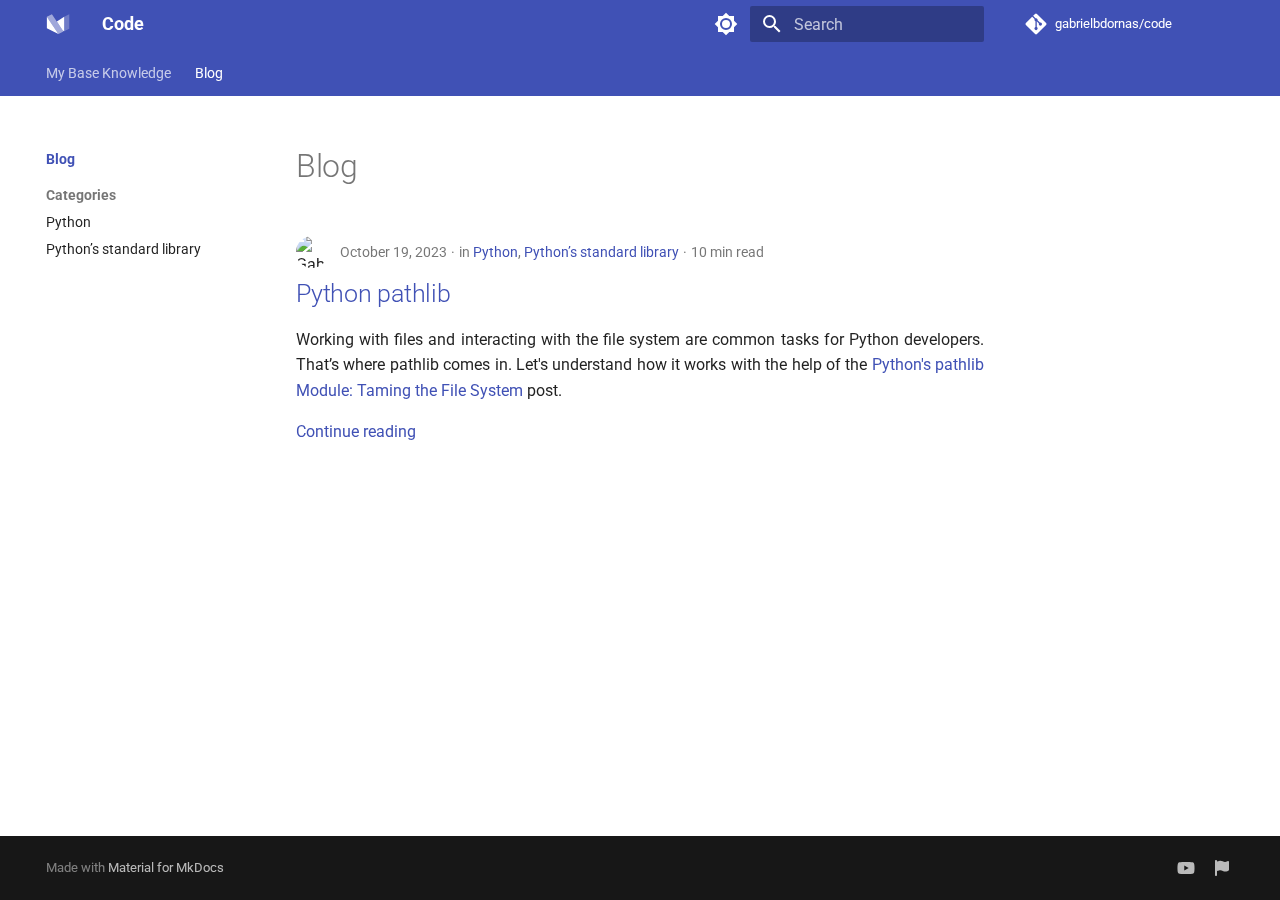
==== commit ccff8cad: "Deployed ad1515b with MkDocs version: 1.6.0" ====
--- a/blog/index.html
+++ b/blog/index.html
@@ -20,7 +20,7 @@
     
     
       
-        <title>Blog - My Base Knowledge</title>
+        <title>Blog - Code</title>
       
     
     
@@ -90,9 +90,15 @@
 
 <header class="md-header" data-md-component="header">
   <nav class="md-header__inner md-grid" aria-label="Header">
-    <a href=".." title="My Base Knowledge" class="md-header__button md-logo" aria-label="My Base Knowledge" data-md-component="logo">
-      
-  <img src="../assets/images/logo-no-background.png" alt="logo">
+    <a href=".." title="Code" class="md-header__button md-logo" aria-label="Code" data-md-component="logo">
+      
+  
+  <svg xmlns="http://www.w3.org/2000/svg" viewBox="0 0 89 89">
+  <path d="M3.136,17.387l0,42.932l42.932,21.467l-42.932,-64.399Z" />
+  <path d="M21.91,8l42.933,64.398l-18.775,9.388l-42.932,-64.399l18.774,-9.387Z" style="fill-opacity: 0.5" />
+  <path d="M67.535,17.387l-27.262,18.156l21.878,32.818l5.384,2.691l0,-53.665Z" />
+  <path d="M67.535,17.387l0,53.666l18.774,-9.388l0,-53.665l-18.774,9.387Z" style="fill-opacity: 0.25" />
+</svg>
 
     </a>
     <label class="md-header__button md-icon" for="__drawer">
@@ -103,7 +109,7 @@
       <div class="md-header__ellipsis">
         <div class="md-header__topic">
           <span class="md-ellipsis">
-            My Base Knowledge
+            Code
           </span>
         </div>
         <div class="md-header__topic" data-md-component="header-topic">
@@ -193,13 +199,13 @@
     
     
       <div class="md-header__source">
-        <a href="https://github.com/gabrielbdornas/my-base-knowledge" title="Go to repository" class="md-source" data-md-component="source">
+        <a href="https://github.com/gabrielbdornas/code" title="Go to repository" class="md-source" data-md-component="source">
   <div class="md-source__icon md-icon">
     
     <svg xmlns="http://www.w3.org/2000/svg" viewBox="0 0 448 512"><!--! Font Awesome Free 6.5.2 by @fontawesome - https://fontawesome.com License - https://fontawesome.com/license/free (Icons: CC BY 4.0, Fonts: SIL OFL 1.1, Code: MIT License) Copyright 2024 Fonticons, Inc.--><path d="M439.55 236.05 244 40.45a28.87 28.87 0 0 0-40.81 0l-40.66 40.63 51.52 51.52c27.06-9.14 52.68 16.77 43.39 43.68l49.66 49.66c34.23-11.8 61.18 31 35.47 56.69-26.49 26.49-70.21-2.87-56-37.34L240.22 199v121.85c25.3 12.54 22.26 41.85 9.08 55a34.34 34.34 0 0 1-48.55 0c-17.57-17.6-11.07-46.91 11.25-56v-123c-20.8-8.51-24.6-30.74-18.64-45L142.57 101 8.45 235.14a28.86 28.86 0 0 0 0 40.81l195.61 195.6a28.86 28.86 0 0 0 40.8 0l194.69-194.69a28.86 28.86 0 0 0 0-40.81z"/></svg>
   </div>
   <div class="md-source__repository">
-    gabrielbdornas/my-base-knowledge
+    gabrielbdornas/code
   </div>
 </a>
       </div>
@@ -279,22 +285,28 @@
 
 <nav class="md-nav md-nav--primary md-nav--lifted" aria-label="Navigation" data-md-level="0">
   <label class="md-nav__title" for="__drawer">
-    <a href=".." title="My Base Knowledge" class="md-nav__button md-logo" aria-label="My Base Knowledge" data-md-component="logo">
-      
-  <img src="../assets/images/logo-no-background.png" alt="logo">
+    <a href=".." title="Code" class="md-nav__button md-logo" aria-label="Code" data-md-component="logo">
+      
+  
+  <svg xmlns="http://www.w3.org/2000/svg" viewBox="0 0 89 89">
+  <path d="M3.136,17.387l0,42.932l42.932,21.467l-42.932,-64.399Z" />
+  <path d="M21.91,8l42.933,64.398l-18.775,9.388l-42.932,-64.399l18.774,-9.387Z" style="fill-opacity: 0.5" />
+  <path d="M67.535,17.387l-27.262,18.156l21.878,32.818l5.384,2.691l0,-53.665Z" />
+  <path d="M67.535,17.387l0,53.666l18.774,-9.388l0,-53.665l-18.774,9.387Z" style="fill-opacity: 0.25" />
+</svg>
 
     </a>
-    My Base Knowledge
+    Code
   </label>
   
     <div class="md-nav__source">
-      <a href="https://github.com/gabrielbdornas/my-base-knowledge" title="Go to repository" class="md-source" data-md-component="source">
+      <a href="https://github.com/gabrielbdornas/code" title="Go to repository" class="md-source" data-md-component="source">
   <div class="md-source__icon md-icon">
     
     <svg xmlns="http://www.w3.org/2000/svg" viewBox="0 0 448 512"><!--! Font Awesome Free 6.5.2 by @fontawesome - https://fontawesome.com License - https://fontawesome.com/license/free (Icons: CC BY 4.0, Fonts: SIL OFL 1.1, Code: MIT License) Copyright 2024 Fonticons, Inc.--><path d="M439.55 236.05 244 40.45a28.87 28.87 0 0 0-40.81 0l-40.66 40.63 51.52 51.52c27.06-9.14 52.68 16.77 43.39 43.68l49.66 49.66c34.23-11.8 61.18 31 35.47 56.69-26.49 26.49-70.21-2.87-56-37.34L240.22 199v121.85c25.3 12.54 22.26 41.85 9.08 55a34.34 34.34 0 0 1-48.55 0c-17.57-17.6-11.07-46.91 11.25-56v-123c-20.8-8.51-24.6-30.74-18.64-45L142.57 101 8.45 235.14a28.86 28.86 0 0 0 0 40.81l195.61 195.6a28.86 28.86 0 0 0 40.8 0l194.69-194.69a28.86 28.86 0 0 0 0-40.81z"/></svg>
   </div>
   <div class="md-source__repository">
-    gabrielbdornas/my-base-knowledge
+    gabrielbdornas/code
   </div>
 </a>
     </div>
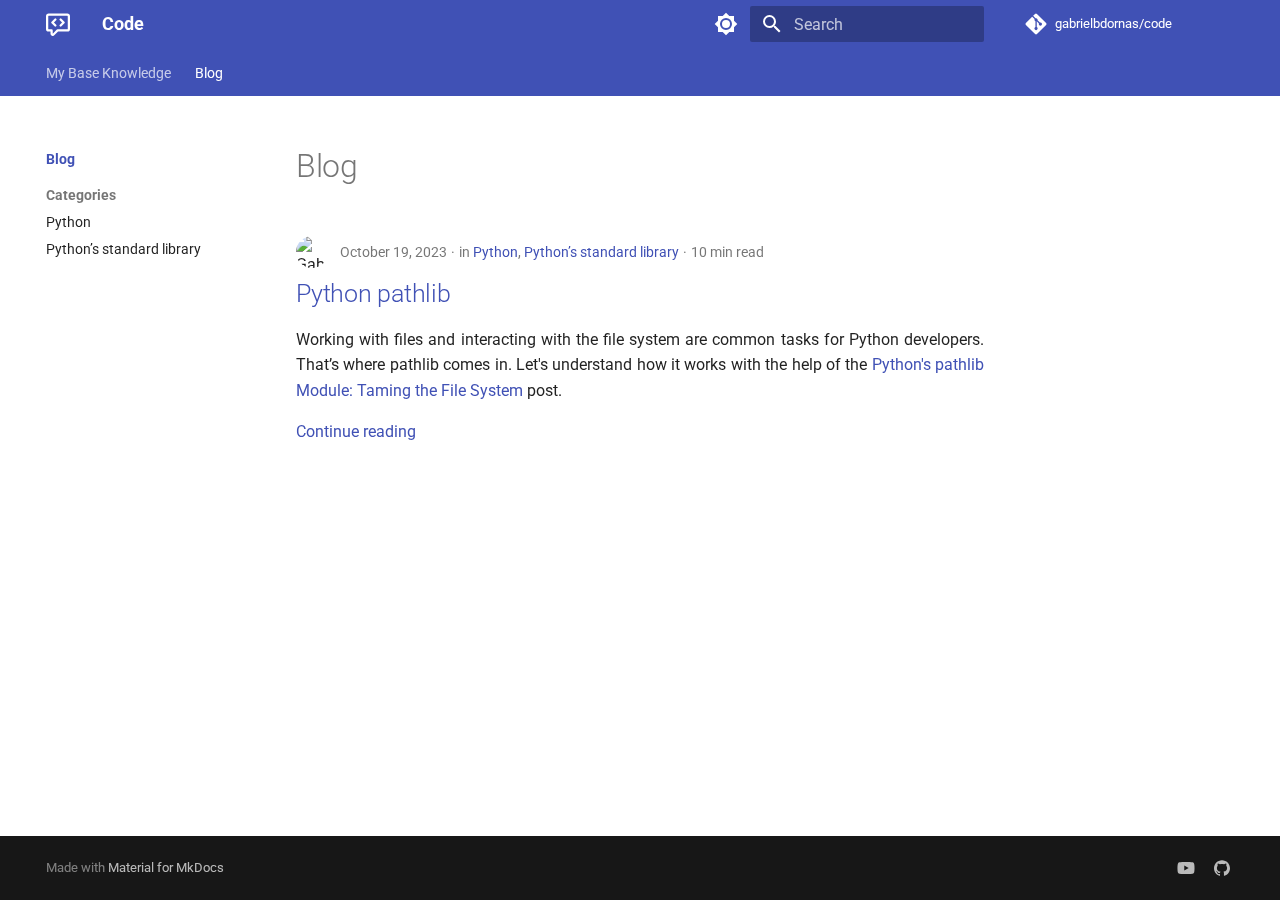
==== commit 87871e96: "Deployed 32f428f with MkDocs version: 1.6.0" ====
--- a/blog/index.html
+++ b/blog/index.html
@@ -93,12 +93,7 @@
     <a href=".." title="Code" class="md-header__button md-logo" aria-label="Code" data-md-component="logo">
       
   
-  <svg xmlns="http://www.w3.org/2000/svg" viewBox="0 0 89 89">
-  <path d="M3.136,17.387l0,42.932l42.932,21.467l-42.932,-64.399Z" />
-  <path d="M21.91,8l42.933,64.398l-18.775,9.388l-42.932,-64.399l18.774,-9.387Z" style="fill-opacity: 0.5" />
-  <path d="M67.535,17.387l-27.262,18.156l21.878,32.818l5.384,2.691l0,-53.665Z" />
-  <path d="M67.535,17.387l0,53.666l18.774,-9.388l0,-53.665l-18.774,9.387Z" style="fill-opacity: 0.25" />
-</svg>
+  <svg xmlns="http://www.w3.org/2000/svg" viewBox="0 0 16 16"><path d="M1.75 1h12.5c.966 0 1.75.784 1.75 1.75v8.5A1.75 1.75 0 0 1 14.25 13H8.061l-2.574 2.573A1.458 1.458 0 0 1 3 14.543V13H1.75A1.75 1.75 0 0 1 0 11.25v-8.5C0 1.784.784 1 1.75 1ZM1.5 2.75v8.5c0 .138.112.25.25.25h2a.75.75 0 0 1 .75.75v2.19l2.72-2.72a.749.749 0 0 1 .53-.22h6.5a.25.25 0 0 0 .25-.25v-8.5a.25.25 0 0 0-.25-.25H1.75a.25.25 0 0 0-.25.25Zm5.28 1.72a.75.75 0 0 1 0 1.06L5.31 7l1.47 1.47a.751.751 0 0 1-.018 1.042.751.751 0 0 1-1.042.018l-2-2a.75.75 0 0 1 0-1.06l2-2a.75.75 0 0 1 1.06 0Zm2.44 0a.75.75 0 0 1 1.06 0l2 2a.75.75 0 0 1 0 1.06l-2 2a.751.751 0 0 1-1.042-.018.751.751 0 0 1-.018-1.042L10.69 7 9.22 5.53a.75.75 0 0 1 0-1.06Z"/></svg>
 
     </a>
     <label class="md-header__button md-icon" for="__drawer">
@@ -288,12 +283,7 @@
     <a href=".." title="Code" class="md-nav__button md-logo" aria-label="Code" data-md-component="logo">
       
   
-  <svg xmlns="http://www.w3.org/2000/svg" viewBox="0 0 89 89">
-  <path d="M3.136,17.387l0,42.932l42.932,21.467l-42.932,-64.399Z" />
-  <path d="M21.91,8l42.933,64.398l-18.775,9.388l-42.932,-64.399l18.774,-9.387Z" style="fill-opacity: 0.5" />
-  <path d="M67.535,17.387l-27.262,18.156l21.878,32.818l5.384,2.691l0,-53.665Z" />
-  <path d="M67.535,17.387l0,53.666l18.774,-9.388l0,-53.665l-18.774,9.387Z" style="fill-opacity: 0.25" />
-</svg>
+  <svg xmlns="http://www.w3.org/2000/svg" viewBox="0 0 16 16"><path d="M1.75 1h12.5c.966 0 1.75.784 1.75 1.75v8.5A1.75 1.75 0 0 1 14.25 13H8.061l-2.574 2.573A1.458 1.458 0 0 1 3 14.543V13H1.75A1.75 1.75 0 0 1 0 11.25v-8.5C0 1.784.784 1 1.75 1ZM1.5 2.75v8.5c0 .138.112.25.25.25h2a.75.75 0 0 1 .75.75v2.19l2.72-2.72a.749.749 0 0 1 .53-.22h6.5a.25.25 0 0 0 .25-.25v-8.5a.25.25 0 0 0-.25-.25H1.75a.25.25 0 0 0-.25.25Zm5.28 1.72a.75.75 0 0 1 0 1.06L5.31 7l1.47 1.47a.751.751 0 0 1-.018 1.042.751.751 0 0 1-1.042.018l-2-2a.75.75 0 0 1 0-1.06l2-2a.75.75 0 0 1 1.06 0Zm2.44 0a.75.75 0 0 1 1.06 0l2 2a.75.75 0 0 1 0 1.06l-2 2a.751.751 0 0 1-1.042-.018.751.751 0 0 1-.018-1.042L10.69 7 9.22 5.53a.75.75 0 0 1 0-1.06Z"/></svg>
 
     </a>
     Code
@@ -643,8 +633,8 @@
     
     
     
-    <a href="https://squidfunk.github.io/mkdocs-material/reference/icons-emojis/#search" target="_blank" rel="noopener" title="Material for MkDocs Icons, Emojis." class="md-social__link">
-      <svg xmlns="http://www.w3.org/2000/svg" viewBox="0 0 448 512"><!--! Font Awesome Free 6.5.2 by @fontawesome - https://fontawesome.com License - https://fontawesome.com/license/free (Icons: CC BY 4.0, Fonts: SIL OFL 1.1, Code: MIT License) Copyright 2024 Fonticons, Inc.--><path d="M64 32C64 14.3 49.7 0 32 0S0 14.3 0 32v448c0 17.7 14.3 32 32 32s32-14.3 32-32V352l64.3-16.1c41.1-10.3 84.6-5.5 122.5 13.4 44.2 22.1 95.5 24.8 141.7 7.4l34.7-13c12.5-4.7 20.8-16.6 20.8-30V66.1c0-23-24.2-38-44.8-27.7l-9.6 4.8c-46.3 23.2-100.8 23.2-147.1 0-35.1-17.6-75.4-22-113.5-12.5L64 48V32z"/></svg>
+    <a href="http://github.com/gabrielbdornas" target="_blank" rel="noopener" title="My GitHub Account." class="md-social__link">
+      <svg xmlns="http://www.w3.org/2000/svg" viewBox="0 0 24 24"><path d="M12 .297c-6.63 0-12 5.373-12 12 0 5.303 3.438 9.8 8.205 11.385.6.113.82-.258.82-.577 0-.285-.01-1.04-.015-2.04-3.338.724-4.042-1.61-4.042-1.61C4.422 18.07 3.633 17.7 3.633 17.7c-1.087-.744.084-.729.084-.729 1.205.084 1.838 1.236 1.838 1.236 1.07 1.835 2.809 1.305 3.495.998.108-.776.417-1.305.76-1.605-2.665-.3-5.466-1.332-5.466-5.93 0-1.31.465-2.38 1.235-3.22-.135-.303-.54-1.523.105-3.176 0 0 1.005-.322 3.3 1.23.96-.267 1.98-.399 3-.405 1.02.006 2.04.138 3 .405 2.28-1.552 3.285-1.23 3.285-1.23.645 1.653.24 2.873.12 3.176.765.84 1.23 1.91 1.23 3.22 0 4.61-2.805 5.625-5.475 5.92.42.36.81 1.096.81 2.22 0 1.606-.015 2.896-.015 3.286 0 .315.21.69.825.57C20.565 22.092 24 17.592 24 12.297c0-6.627-5.373-12-12-12"/></svg>
     </a>
   
 </div>
@@ -659,7 +649,7 @@
     </div>
     
     
-    <script id="__config" type="application/json">{"base": "..", "features": ["content.code.annotate", "content.tooltips", "navigation.indexes", "navigation.sections", "navigation.tabs", "navigation.top", "navigation.tracking", "search.highlight", "search.share", "search.suggest", "toc.follow", "content.action.edit"], "search": "../assets/javascripts/workers/search.b8dbb3d2.min.js", "translations": {"clipboard.copied": "Copied to clipboard", "clipboard.copy": "Copy to clipboard", "search.result.more.one": "1 more on this page", "search.result.more.other": "# more on this page", "search.result.none": "No matching documents", "search.result.one": "1 matching document", "search.result.other": "# matching documents", "search.result.placeholder": "Type to start searching", "search.result.term.missing": "Missing", "select.version": "Select version"}}</script>
+    <script id="__config" type="application/json">{"base": "..", "features": ["content.code.annotate", "content.tooltips", "navigation.indexes", "navigation.sections", "navigation.tabs", "navigation.top", "navigation.tracking", "search.highlight", "search.share", "search.suggest", "toc.follow", "content.action.edit", "content.action.view"], "search": "../assets/javascripts/workers/search.b8dbb3d2.min.js", "translations": {"clipboard.copied": "Copied to clipboard", "clipboard.copy": "Copy to clipboard", "search.result.more.one": "1 more on this page", "search.result.more.other": "# more on this page", "search.result.none": "No matching documents", "search.result.one": "1 matching document", "search.result.other": "# matching documents", "search.result.placeholder": "Type to start searching", "search.result.term.missing": "Missing", "select.version": "Select version"}}</script>
     
     
       <script src="../assets/javascripts/bundle.ad660dcc.min.js"></script>
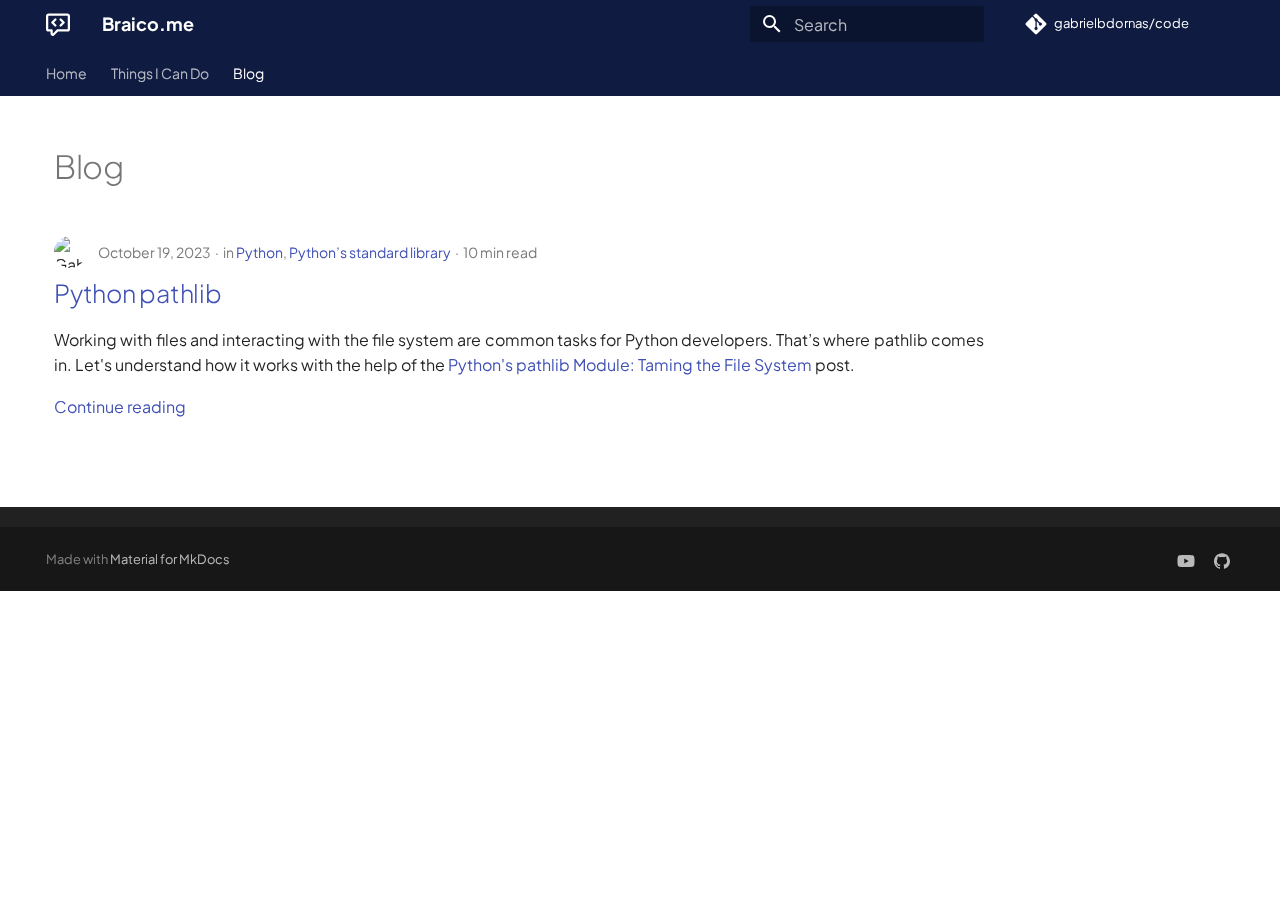
==== commit dbdbabd6: "Deployed debfc94 with MkDocs version: 1.6.0" ====
--- a/blog/index.html
+++ b/blog/index.html
@@ -12,15 +12,13 @@
         <link rel="prev" href="..">
       
       
-        <link rel="next" href="category/python/">
-      
-      
-      <link rel="icon" href="../assets/favicon.png">
+      
+      <link rel="icon" href="../assets/favicon.svg">
       <meta name="generator" content="mkdocs-1.6.0, mkdocs-material-9.5.26">
     
     
       
-        <title>Blog - Code</title>
+        <title>Blog - Braico.me</title>
       
     
     
@@ -41,8 +39,8 @@
         
         
         <link rel="preconnect" href="https://fonts.gstatic.com" crossorigin>
-        <link rel="stylesheet" href="https://fonts.googleapis.com/css?family=Roboto:300,300i,400,400i,700,700i%7CRoboto+Mono:400,400i,700,700i&display=fallback">
-        <style>:root{--md-text-font:"Roboto";--md-code-font:"Roboto Mono"}</style>
+        <link rel="stylesheet" href="https://fonts.googleapis.com/css?family=Plus+Jakarta+Sans:300,300i,400,400i,700,700i%7CRoboto+Mono:400,400i,700,700i&display=fallback">
+        <style>:root{--md-text-font:"Plus Jakarta Sans";--md-code-font:"Roboto Mono"}</style>
       
     
     
@@ -67,7 +65,7 @@
     
     
     
-    <body dir="ltr" data-md-color-scheme="default" data-md-color-primary="indigo" data-md-color-accent="indigo">
+    <body dir="ltr" data-md-color-scheme="dark-blue" data-md-color-primary="indigo" data-md-color-accent="indigo">
   
     
     <input class="md-toggle" data-md-toggle="drawer" type="checkbox" id="__drawer" autocomplete="off">
@@ -90,7 +88,7 @@
 
 <header class="md-header" data-md-component="header">
   <nav class="md-header__inner md-grid" aria-label="Header">
-    <a href=".." title="Code" class="md-header__button md-logo" aria-label="Code" data-md-component="logo">
+    <a href=".." title="Braico.me" class="md-header__button md-logo" aria-label="Braico.me" data-md-component="logo">
       
   
   <svg xmlns="http://www.w3.org/2000/svg" viewBox="0 0 16 16"><path d="M1.75 1h12.5c.966 0 1.75.784 1.75 1.75v8.5A1.75 1.75 0 0 1 14.25 13H8.061l-2.574 2.573A1.458 1.458 0 0 1 3 14.543V13H1.75A1.75 1.75 0 0 1 0 11.25v-8.5C0 1.784.784 1 1.75 1ZM1.5 2.75v8.5c0 .138.112.25.25.25h2a.75.75 0 0 1 .75.75v2.19l2.72-2.72a.749.749 0 0 1 .53-.22h6.5a.25.25 0 0 0 .25-.25v-8.5a.25.25 0 0 0-.25-.25H1.75a.25.25 0 0 0-.25.25Zm5.28 1.72a.75.75 0 0 1 0 1.06L5.31 7l1.47 1.47a.751.751 0 0 1-.018 1.042.751.751 0 0 1-1.042.018l-2-2a.75.75 0 0 1 0-1.06l2-2a.75.75 0 0 1 1.06 0Zm2.44 0a.75.75 0 0 1 1.06 0l2 2a.75.75 0 0 1 0 1.06l-2 2a.751.751 0 0 1-1.042-.018.751.751 0 0 1-.018-1.042L10.69 7 9.22 5.53a.75.75 0 0 1 0-1.06Z"/></svg>
@@ -104,7 +102,7 @@
       <div class="md-header__ellipsis">
         <div class="md-header__topic">
           <span class="md-ellipsis">
-            Code
+            Braico.me
           </span>
         </div>
         <div class="md-header__topic" data-md-component="header-topic">
@@ -123,21 +121,7 @@
     
     
     
-    <input class="md-option" data-md-color-media="" data-md-color-scheme="default" data-md-color-primary="indigo" data-md-color-accent="indigo"  aria-label="Switch to dark mode"  type="radio" name="__palette" id="__palette_0">
-    
-      <label class="md-header__button md-icon" title="Switch to dark mode" for="__palette_1" hidden>
-        <svg xmlns="http://www.w3.org/2000/svg" viewBox="0 0 24 24"><path d="M12 8a4 4 0 0 0-4 4 4 4 0 0 0 4 4 4 4 0 0 0 4-4 4 4 0 0 0-4-4m0 10a6 6 0 0 1-6-6 6 6 0 0 1 6-6 6 6 0 0 1 6 6 6 6 0 0 1-6 6m8-9.31V4h-4.69L12 .69 8.69 4H4v4.69L.69 12 4 15.31V20h4.69L12 23.31 15.31 20H20v-4.69L23.31 12 20 8.69Z"/></svg>
-      </label>
-    
-  
-    
-    
-    
-    <input class="md-option" data-md-color-media="" data-md-color-scheme="slate" data-md-color-primary="indigo" data-md-color-accent="indigo"  aria-label="Switch to light mode"  type="radio" name="__palette" id="__palette_1">
-    
-      <label class="md-header__button md-icon" title="Switch to light mode" for="__palette_0" hidden>
-        <svg xmlns="http://www.w3.org/2000/svg" viewBox="0 0 24 24"><path d="M12 18c-.89 0-1.74-.2-2.5-.55C11.56 16.5 13 14.42 13 12c0-2.42-1.44-4.5-3.5-5.45C10.26 6.2 11.11 6 12 6a6 6 0 0 1 6 6 6 6 0 0 1-6 6m8-9.31V4h-4.69L12 .69 8.69 4H4v4.69L.69 12 4 15.31V20h4.69L12 23.31 15.31 20H20v-4.69L23.31 12 20 8.69Z"/></svg>
-      </label>
+    <input class="md-option" data-md-color-media="" data-md-color-scheme="dark-blue" data-md-color-primary="indigo" data-md-color-accent="indigo"  aria-hidden="true"  type="radio" name="__palette" id="__palette_0">
     
   
 </form>
@@ -229,7 +213,7 @@
   
     
   
-  My Base Knowledge
+  Home
 
       </a>
     </li>
@@ -239,22 +223,36 @@
         
   
   
-    
-  
-  
-    
-    
-      <li class="md-tabs__item md-tabs__item--active">
-        <a href="./" class="md-tabs__link">
-          
+  
+    <li class="md-tabs__item">
+      <a href="/#things-i-can-do" class="md-tabs__link">
+        
+  
+    
+  
+  Things I Can Do
+
+      </a>
+    </li>
+  
+
+      
+        
+  
+  
+    
+  
+  
+    <li class="md-tabs__item md-tabs__item--active">
+      <a href="./" class="md-tabs__link">
+        
   
     
   
   Blog
 
-        </a>
-      </li>
-    
+      </a>
+    </li>
   
 
       
@@ -280,13 +278,13 @@
 
 <nav class="md-nav md-nav--primary md-nav--lifted" aria-label="Navigation" data-md-level="0">
   <label class="md-nav__title" for="__drawer">
-    <a href=".." title="Code" class="md-nav__button md-logo" aria-label="Code" data-md-component="logo">
+    <a href=".." title="Braico.me" class="md-nav__button md-logo" aria-label="Braico.me" data-md-component="logo">
       
   
   <svg xmlns="http://www.w3.org/2000/svg" viewBox="0 0 16 16"><path d="M1.75 1h12.5c.966 0 1.75.784 1.75 1.75v8.5A1.75 1.75 0 0 1 14.25 13H8.061l-2.574 2.573A1.458 1.458 0 0 1 3 14.543V13H1.75A1.75 1.75 0 0 1 0 11.25v-8.5C0 1.784.784 1 1.75 1ZM1.5 2.75v8.5c0 .138.112.25.25.25h2a.75.75 0 0 1 .75.75v2.19l2.72-2.72a.749.749 0 0 1 .53-.22h6.5a.25.25 0 0 0 .25-.25v-8.5a.25.25 0 0 0-.25-.25H1.75a.25.25 0 0 0-.25.25Zm5.28 1.72a.75.75 0 0 1 0 1.06L5.31 7l1.47 1.47a.751.751 0 0 1-.018 1.042.751.751 0 0 1-1.042.018l-2-2a.75.75 0 0 1 0-1.06l2-2a.75.75 0 0 1 1.06 0Zm2.44 0a.75.75 0 0 1 1.06 0l2 2a.75.75 0 0 1 0 1.06l-2 2a.751.751 0 0 1-1.042-.018.751.751 0 0 1-.018-1.042L10.69 7 9.22 5.53a.75.75 0 0 1 0-1.06Z"/></svg>
 
     </a>
-    Code
+    Braico.me
   </label>
   
     <div class="md-nav__source">
@@ -314,7 +312,7 @@
         
   
   <span class="md-ellipsis">
-    My Base Knowledge
+    Home
   </span>
   
 
@@ -327,170 +325,51 @@
       
   
   
-    
-  
-  
-  
-    
-    
-      
-        
-          
-        
-      
-        
-      
-    
-    
-      
-        
-        
-      
-      
-        
-      
-    
-    
-    <li class="md-nav__item md-nav__item--active md-nav__item--section md-nav__item--nested">
-      
-        
-        
-        <input class="md-nav__toggle md-toggle " type="checkbox" id="__nav_2" checked>
-        
-          
-          
-          <div class="md-nav__link md-nav__container">
-            <a href="./" class="md-nav__link md-nav__link--active">
-              
+  
+  
+    <li class="md-nav__item">
+      <a href="/#things-i-can-do" class="md-nav__link">
+        
+  
+  <span class="md-ellipsis">
+    Things I Can Do
+  </span>
+  
+
+      </a>
+    </li>
+  
+
+    
+      
+      
+  
+  
+    
+  
+  
+    
+      
+    
+  
+  
+    <li class="md-nav__item md-nav__item--active">
+      
+      <input class="md-nav__toggle md-toggle" type="checkbox" id="__toc">
+      
+      
+        
+      
+      
+      <a href="./" class="md-nav__link md-nav__link--active">
+        
   
   <span class="md-ellipsis">
     Blog
   </span>
   
 
-            </a>
-            
-              
-              <label class="md-nav__link md-nav__link--active" for="__nav_2" id="__nav_2_label" tabindex="">
-                <span class="md-nav__icon md-icon"></span>
-              </label>
-            
-          </div>
-        
-        <nav class="md-nav" data-md-level="1" aria-labelledby="__nav_2_label" aria-expanded="true">
-          <label class="md-nav__title" for="__nav_2">
-            <span class="md-nav__icon md-icon"></span>
-            Blog
-          </label>
-          <ul class="md-nav__list" data-md-scrollfix>
-            
-              
-            
-              
-                
-  
-  
-  
-  
-    
-    
-      
-        
-      
-        
-      
-    
-    
-      
-      
-        
-          
-          
-        
-      
-    
-    
-    <li class="md-nav__item md-nav__item--section md-nav__item--nested">
-      
-        
-        
-        <input class="md-nav__toggle md-toggle " type="checkbox" id="__nav_2_2" >
-        
-          
-          <label class="md-nav__link" for="__nav_2_2" id="__nav_2_2_label" tabindex="">
-            
-  
-  <span class="md-ellipsis">
-    Categories
-  </span>
-  
-
-            <span class="md-nav__icon md-icon"></span>
-          </label>
-        
-        <nav class="md-nav" data-md-level="2" aria-labelledby="__nav_2_2_label" aria-expanded="false">
-          <label class="md-nav__title" for="__nav_2_2">
-            <span class="md-nav__icon md-icon"></span>
-            Categories
-          </label>
-          <ul class="md-nav__list" data-md-scrollfix>
-            
-              
-                
-  
-  
-  
-    
-  
-  
-    <li class="md-nav__item">
-      <a href="category/python/" class="md-nav__link">
-        
-  
-  <span class="md-ellipsis">
-    Python
-  </span>
-  
-
       </a>
-    </li>
-  
-
-              
-            
-              
-                
-  
-  
-  
-    
-  
-  
-    <li class="md-nav__item">
-      <a href="category/pythons-standard-library/" class="md-nav__link">
-        
-  
-  <span class="md-ellipsis">
-    Python’s standard library
-  </span>
-  
-
-      </a>
-    </li>
-  
-
-              
-            
-          </ul>
-        </nav>
-      
-    </li>
-  
-
-              
-            
-          </ul>
-        </nav>
       
     </li>
   
--- a/assets/style.css
+++ b/assets/style.css
@@ -1,3 +1,403 @@
-body {
+[data-md-color-scheme="dark-blue"] {
+  --md-primary-fg-color:        #0f1b40;
+  --md-primary-fg-color--light: #0a65c1;
+  --md-primary-fg-color--dark:  #181919;
+}
+
+body p {
   text-align: justify;
-}+}
+
+.p-center {
+  text-indent: 0px;
+  text-align: center;
+}
+.p-right {
+  text-align: right;
+  margin-bottom: 0px;
+  margin-top: 0px;
+}
+
+.admonition p {
+  text-indent: 0px
+}
+
+.content-wrapper {
+  position: relative;
+  display: block;
+  height: 0;
+  padding: 0;
+  overflow: hidden;
+  padding-bottom: 56.25%;
+}
+
+.content-wrapper > iframe {
+  position: absolute;
+  top: 0;
+  bottom: 0;
+  left: 0;
+  width: 100%;
+  height: 100%;
+  border: 0;
+}
+
+.md-main {
+  flex-grow: 0
+}
+
+.md-main__inner {
+  display: flex;
+  height: 100%;
+}
+
+.tx-container {
+  padding-top: .0rem;
+  background: linear-gradient(to bottom, var(--md-primary-fg-color), hsl(271, 39%, 43%) 99%,#fff 99%);
+  background-repeat:no-repeat;
+  background-size:cover;
+}
+
+.tx-hero {
+  margin: 32px 2.8rem;
+  color: var(--md-primary-bg-color);
+  justify-content: center;
+}
+
+.tx-hero h1 {
+  margin-bottom: 1rem;
+  color: currentColor;
+  font-weight: 700
+}
+
+.tx-hero__content {
+  padding-bottom: 1rem;
+  margin: 0 auto;
+}
+
+.tx-hero__image{
+  width:12rem;
+  height:17rem;
+  order:1;
+  /* padding-right: 1.5rem; */
+}
+
+.tx-hero__image img{
+  padding-top: 25%;
+}
+
+.tx-hero .md-button {
+  margin-top: .5rem;
+  margin-right: .5rem;
+  color: var(--md-primary-bg-color)
+}
+
+.tx-hero .md-button--primary {
+  background-color: var(--md-primary-bg-color);
+  color: hsl(271, 39%, 43%);
+  border-color: var(--md-primary-bg-color)
+}
+
+.tx-hero .md-button:focus,
+.tx-hero .md-button:hover {
+  background-color: var(--md-accent-fg-color);
+  color: var(--md-default-bg-color);
+  border-color: var(--md-accent-fg-color)
+}
+
+.feature-item h2 svg {
+  height: 30px;
+  float: left;
+  margin-right: 10px;
+  transform: translateY(10%);
+}
+
+.top-hr {
+  margin-top: 42px;
+}
+
+.feature-item {
+  font-family: 'Lato', sans-serif;
+  font-weight: 300;
+  box-sizing: border-box;
+  padding: 0 15px;
+  word-break: break-word
+}
+
+.feature-item h2 {
+  color: #333;
+  font-weight: 300;
+  font-size: 25px;
+  white-space: nowrap;
+  overflow: hidden;
+  text-overflow: ellipsis;
+  line-height: normal;
+  margin-top: 20px;
+  margin-bottom: 10px;
+  font-family: inherit;
+}
+
+.feature-item p {
+  font-size: 16px;
+  line-height: 1.8em;
+  text-rendering: optimizeLegibility;
+  -webkit-font-smoothing: antialiased;
+  color: #111;
+  margin: 0 0 10px;
+  display: block;
+}
+
+@media screen and (max-width:30em) {
+  .tx-hero h1 {
+      font-size: 1.4rem
+  }
+  .side-menu {
+    display: none;
+  }
+
+  #iframe-youtube {
+    width: 100%!important;
+  }
+
+  #logo-mg {
+    width: 23em!Important;
+  }
+
+}
+
+@media screen and (min-width:60em) {
+  .md-sidebar--secondary {
+      display: none
+  }
+
+  .tx-hero {
+      display: flex;
+      align-items: center;
+      justify-content: center;
+  }
+
+  .tx-hero__content {
+      max-width: 22rem;
+      margin-top: 3.5rem;
+      margin-bottom: 3.5rem;
+      margin-left: 1.0rem;
+      margin-right: 4.0rem;
+      align-items: center;
+  }
+
+}
+
+@media screen and (min-width:76.25em) {
+  .md-sidebar--primary {
+      display: none
+  }
+
+  .top-hr {
+      width: 100%;
+      display: flex;
+      max-width: 61rem;
+      margin-right: auto;
+      margin-left: auto;
+      padding: 0 .2rem;
+  }
+
+  .bottom-hr {
+      margin-top: 10px;
+      width: 100%;
+      display: flex;
+      max-width: 61rem;
+      margin-right: auto;
+      margin-left: auto;
+      padding: 0 .2rem;
+  }
+
+  .feature-item {
+      flex: 1;
+      min-width: 0;
+  }
+
+  /* .feature-item:hover {
+      background-color: #526cfe47;
+      border-radius: 3px;
+  } */
+}
+
+#logo-mg {
+  padding: 1em;
+  width: 25em;
+}
+
+.hr {
+  border-bottom: 1px solid #eee;
+  width: 100%;
+  margin: 20px 0;
+}
+
+.text-center {
+  text-align: center;
+  padding-right: 15px;
+  padding-left: 15px;
+  margin-right: auto;
+  margin-left: auto;
+  margin-top: 15px;
+  font-family: 'Lato', sans-serif;
+  font-size: 23px;
+  font-weight: 300;
+  padding-bottom: 10px;
+}
+
+.logos {
+  display: flex;
+  align-items: center;
+  justify-content: center;
+  flex-flow: row wrap;
+  margin: 0 auto;
+}
+
+.logos img {
+  flex: 1 1 auto;
+  padding: 25px;
+  max-height: 130px;
+  vertical-align: middle;
+}
+
+.hr-logos {
+  margin-top: 0;
+  margin-bottom: 30px;
+}
+
+.md-footer-meta__inner {
+  display: flex;
+  flex-wrap: wrap;
+  justify-content: space-between;
+  margin-top: 1.0rem;
+}
+
+.md-footer-social {
+  padding-top: 20px;
+}
+
+/* My configurations to home page */
+
+.video-container {
+  display: flex;
+  justify-content: center;
+}
+
+#iframe-youtube {
+  width: 60%;
+  border-radius:20px';
+}
+
+.card-border-radius li {
+  border-radius: 10px!important;
+}
+
+.light-blue {
+  color: #4051B5;
+}
+
+.text-larger {
+  font-size: larger;
+}
+
+.p-center {
+  text-align: center;
+}
+
+.p-black {
+  color: #60a3be;
+  font-weight: bold;
+}
+
+.h2-center {
+  text-align: center;
+  font-weight: bold!Important;
+  margin-top: 0!Important;
+}
+
+.avatar {
+  width: 10em;
+  height: 10em!important;
+  border-radius: 50%;
+}
+
+.blue-banner {
+  border: none;
+  padding: 40px;
+  background-color: #0f1b40;
+  max-height: 10%;
+  border-radius: 20px;
+  color: white;
+  font-size: 1.5em;
+  text-align: center;
+}
+
+.blue-banner li p {
+  margin: 0!Important;
+  text-align: center;
+}
+
+.blue-banner li {
+  margin: 8px!Important;
+  border: none!Important;
+  padding: 0!Important;
+  pointer-events: none;
+}
+
+/* ------------------
+	Navigation
+------------------ */
+.side-menu {
+	position: fixed;
+	right: 2%;
+	top: 30%;
+    transform: translateY(-73px);
+    z-index: 99;
+}
+.side-menu ul {
+  padding-left: 0px!Important;
+}
+.side-menu ul li {
+    text-align: right;
+    margin: 10px 0;
+    list-style: none;
+}
+.side-menu ul li a span {
+	display: inline-block;
+}
+.side-menu ul li a span.menu-title {
+	color: #fff;
+    position: relative;
+    margin-right: 10px;
+    text-transform: uppercase;
+    font-size: 12px;
+    background-color: #60a3be;
+    padding: 3px 10px;
+    font-weight: 600;
+    border-radius: 3px;
+    -webkit-transition: -webkit-transform 0.2s, opacity 0.2s;
+    -moz-transition: -moz-transform 0.2s, opacity 0.2s;
+    transition: transform 0.2s, opacity 0.2s;
+    -webkit-transform-origin: 100% 50%;
+    -moz-transform-origin: 100% 50%;
+    -ms-transform-origin: 100% 50%;
+    -o-transform-origin: 100% 50%;
+    transform-origin: 100% 50%;
+    opacity: 0;
+}
+.side-menu ul li a:hover span.menu-title {
+    opacity: 1;
+}
+.side-menu ul li a span.dot {
+    position: relative;
+    background-color: #60a3be;
+    border-radius: 2em;
+    height: 10px;
+    width: 10px;
+    -webkit-transition: all 0.3s;
+  	-moz-transition: all 0.3s;
+  	transition: all 0.3s;
+}
+.side-menu ul li a:hover span.dot {
+	transform: scale(1.8);
+}
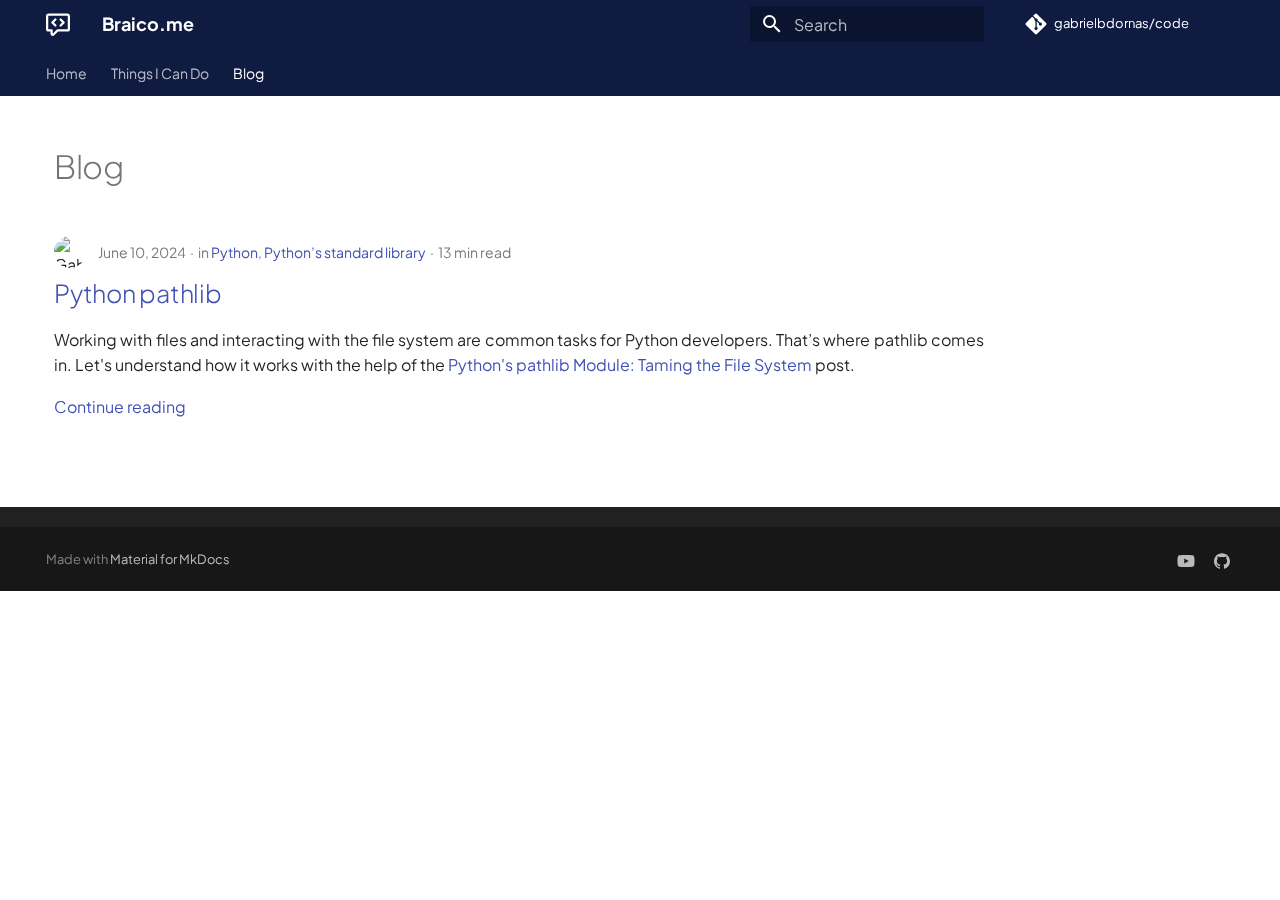
==== commit 0ad15a7c: "Deployed a08f1b7 with MkDocs version: 1.6.0" ====
--- a/blog/index.html
+++ b/blog/index.html
@@ -422,7 +422,7 @@
     <div class="md-post__meta md-meta">
       <ul class="md-meta__list">
         <li class="md-meta__item">
-          <time datetime="2023-10-19 00:00:00">October 19, 2023</time></li>
+          <time datetime="2024-06-10 00:00:00">June 10, 2024</time></li>
         
           <li class="md-meta__item">
             in
@@ -434,7 +434,7 @@
           
           <li class="md-meta__item">
             
-              10 min read
+              13 min read
             
           </li>
         
@@ -528,7 +528,7 @@
     </div>
     
     
-    <script id="__config" type="application/json">{"base": "..", "features": ["content.code.annotate", "content.tooltips", "navigation.indexes", "navigation.sections", "navigation.tabs", "navigation.top", "navigation.tracking", "search.highlight", "search.share", "search.suggest", "toc.follow", "content.action.edit", "content.action.view"], "search": "../assets/javascripts/workers/search.b8dbb3d2.min.js", "translations": {"clipboard.copied": "Copied to clipboard", "clipboard.copy": "Copy to clipboard", "search.result.more.one": "1 more on this page", "search.result.more.other": "# more on this page", "search.result.none": "No matching documents", "search.result.one": "1 matching document", "search.result.other": "# matching documents", "search.result.placeholder": "Type to start searching", "search.result.term.missing": "Missing", "select.version": "Select version"}}</script>
+    <script id="__config" type="application/json">{"base": "..", "features": ["content.code.annotate", "content.code.copy", "content.tooltips", "navigation.indexes", "navigation.sections", "navigation.tabs", "navigation.top", "navigation.tracking", "search.highlight", "search.share", "search.suggest", "toc.follow", "content.action.edit", "content.action.view"], "search": "../assets/javascripts/workers/search.b8dbb3d2.min.js", "translations": {"clipboard.copied": "Copied to clipboard", "clipboard.copy": "Copy to clipboard", "search.result.more.one": "1 more on this page", "search.result.more.other": "# more on this page", "search.result.none": "No matching documents", "search.result.one": "1 matching document", "search.result.other": "# matching documents", "search.result.placeholder": "Type to start searching", "search.result.term.missing": "Missing", "select.version": "Select version"}}</script>
     
     
       <script src="../assets/javascripts/bundle.ad660dcc.min.js"></script>
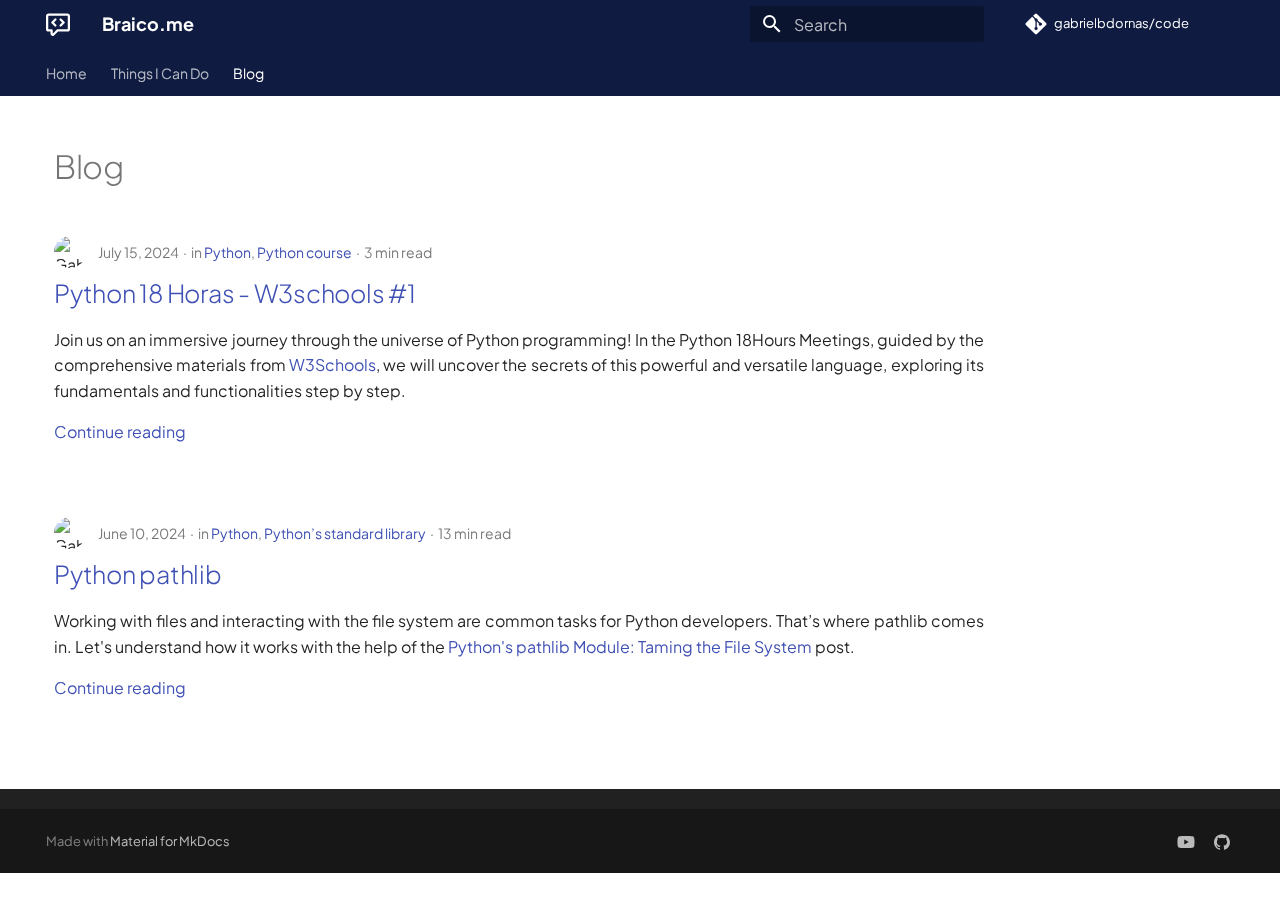
==== commit 11f2d69e: "Deployed 03c7b4c with MkDocs version: 1.6.0" ====
--- a/blog/index.html
+++ b/blog/index.html
@@ -422,6 +422,54 @@
     <div class="md-post__meta md-meta">
       <ul class="md-meta__list">
         <li class="md-meta__item">
+          <time datetime="2024-07-15 00:00:00">July 15, 2024</time></li>
+        
+          <li class="md-meta__item">
+            in
+            
+              <a href="category/python/" class="md-meta__link">Python</a>, 
+              <a href="category/python-course/" class="md-meta__link">Python course</a></li>
+        
+        
+          
+          <li class="md-meta__item">
+            
+              3 min read
+            
+          </li>
+        
+      </ul>
+      
+    </div>
+  </header>
+  <div class="md-post__content md-typeset">
+    <h2 id="python-18-horas-w3schools-1"><a class="toclink" href="python-18-horas---w3schools-1/">Python 18 Horas - W3schools #1</a></h2>
+<p>Join us on an immersive journey through the universe of Python programming! In the Python 18Hours Meetings, guided by the comprehensive materials from <a href="https://www.w3schools.com/python/default.asp">W3Schools</a>, we will uncover the secrets of this powerful and versatile language, exploring its fundamentals and functionalities step by step.</p>
+
+    
+      <nav class="md-post__action">
+        <a href="python-18-horas---w3schools-1/">
+          Continue reading
+        </a>
+      </nav>
+    
+  </div>
+</article>
+      
+        <article class="md-post md-post--excerpt">
+  <header class="md-post__header">
+    
+      <nav class="md-post__authors md-typeset">
+        
+          <span class="md-author">
+            <img src="https://avatars.githubusercontent.com/u/49699290" alt="Gabriel Braico Dornas">
+          </span>
+        
+      </nav>
+    
+    <div class="md-post__meta md-meta">
+      <ul class="md-meta__list">
+        <li class="md-meta__item">
           <time datetime="2024-06-10 00:00:00">June 10, 2024</time></li>
         
           <li class="md-meta__item">
